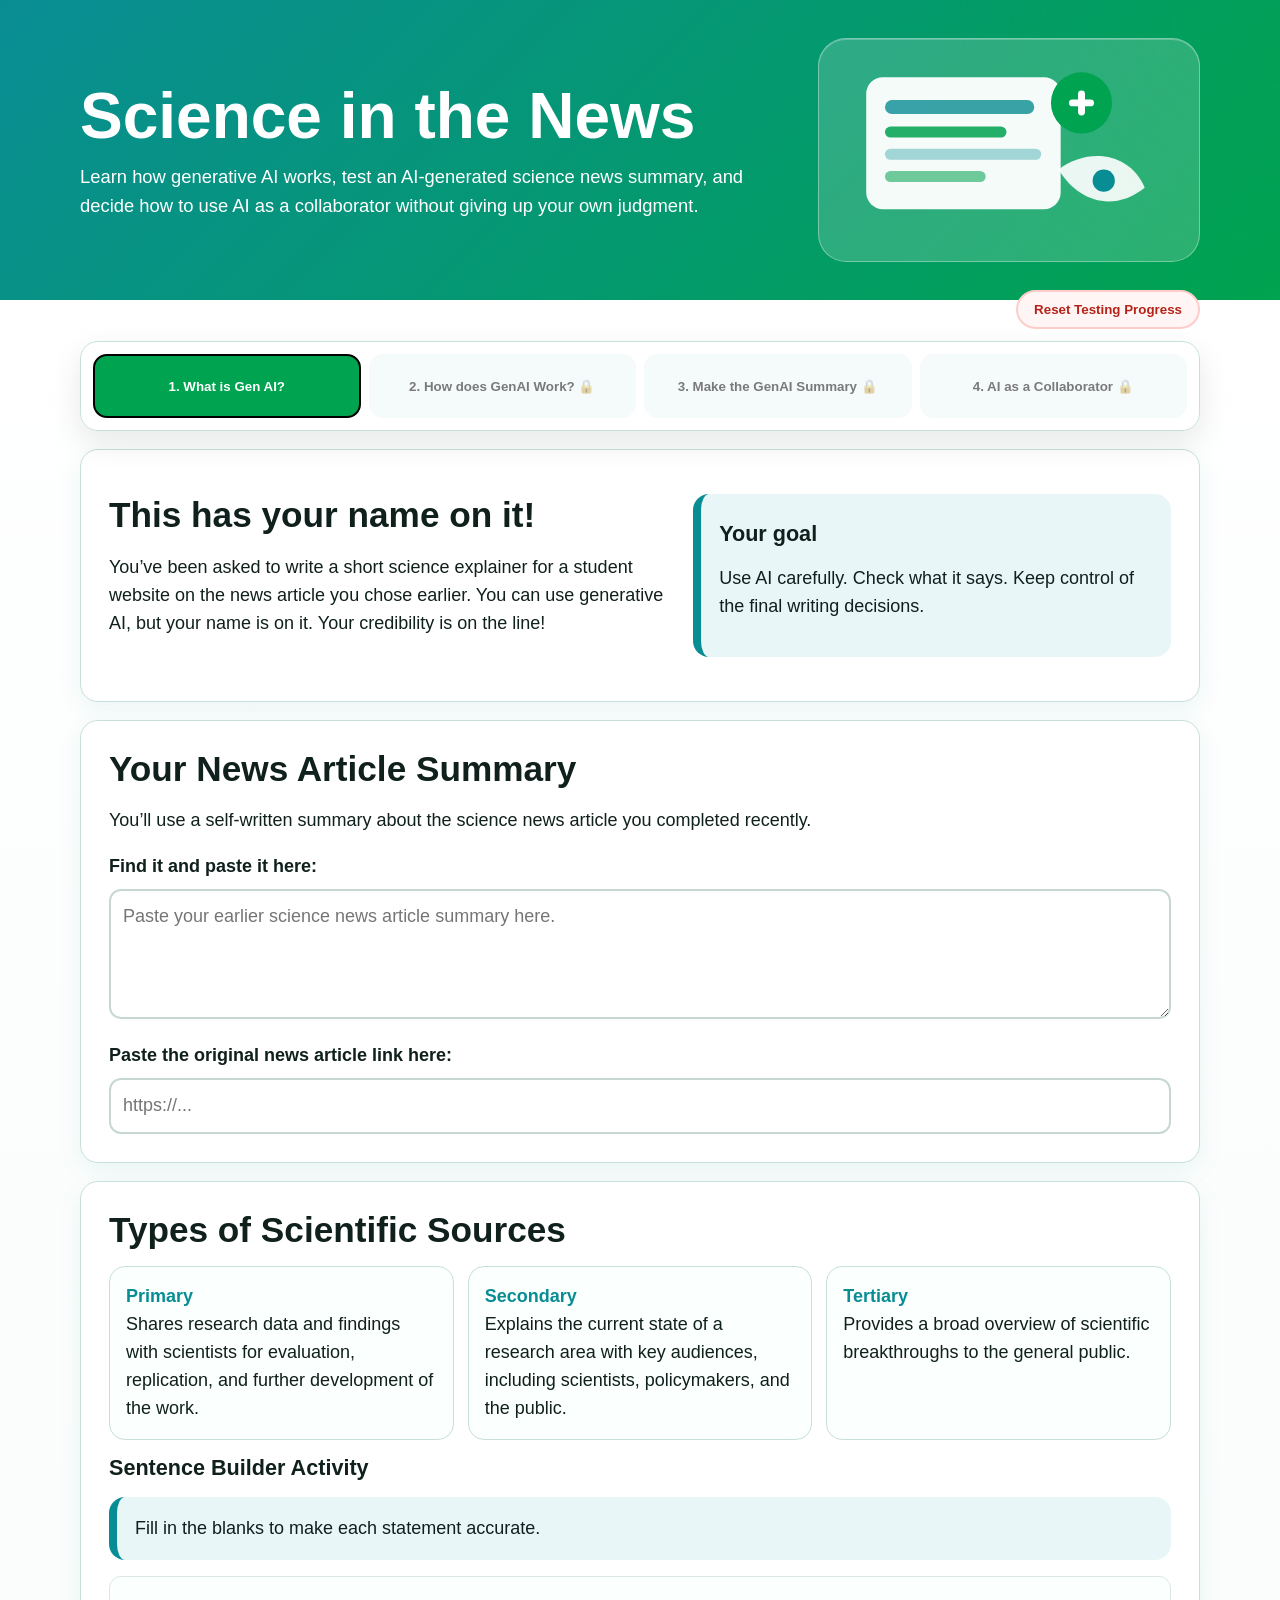
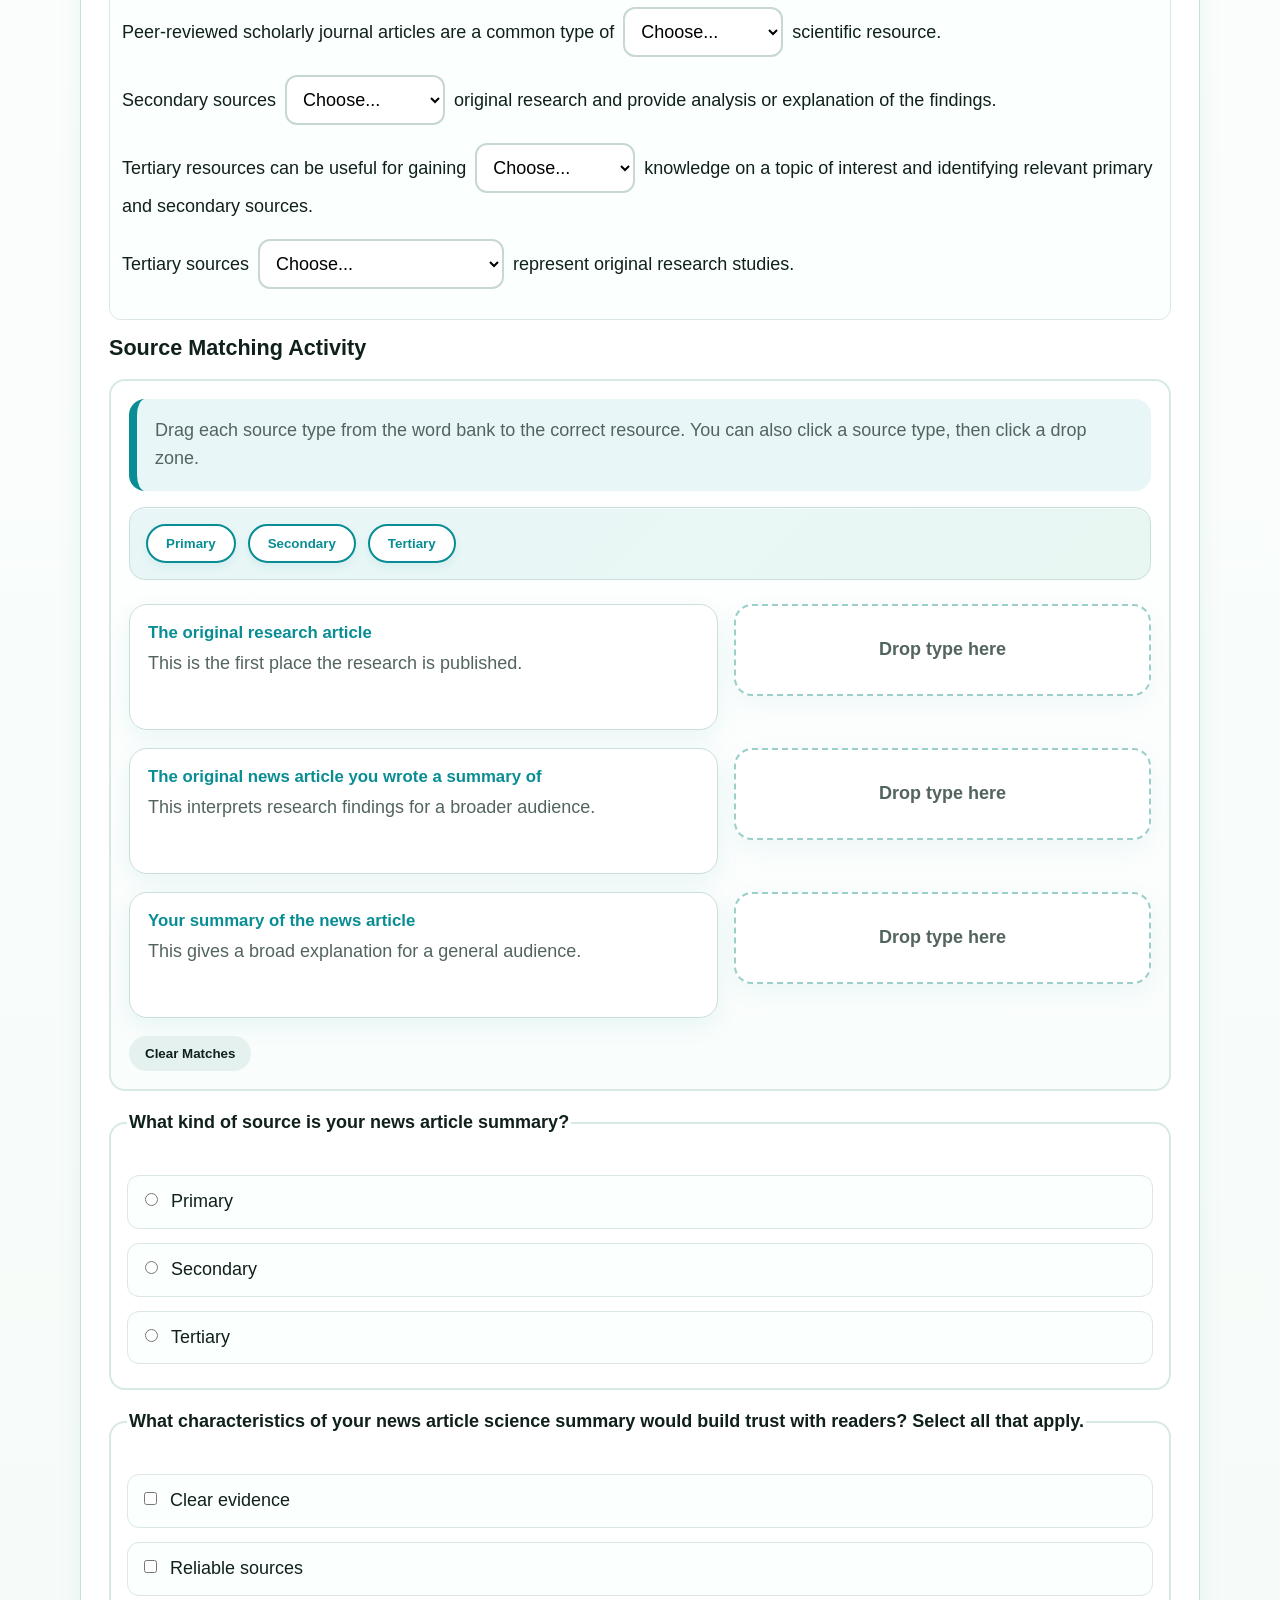
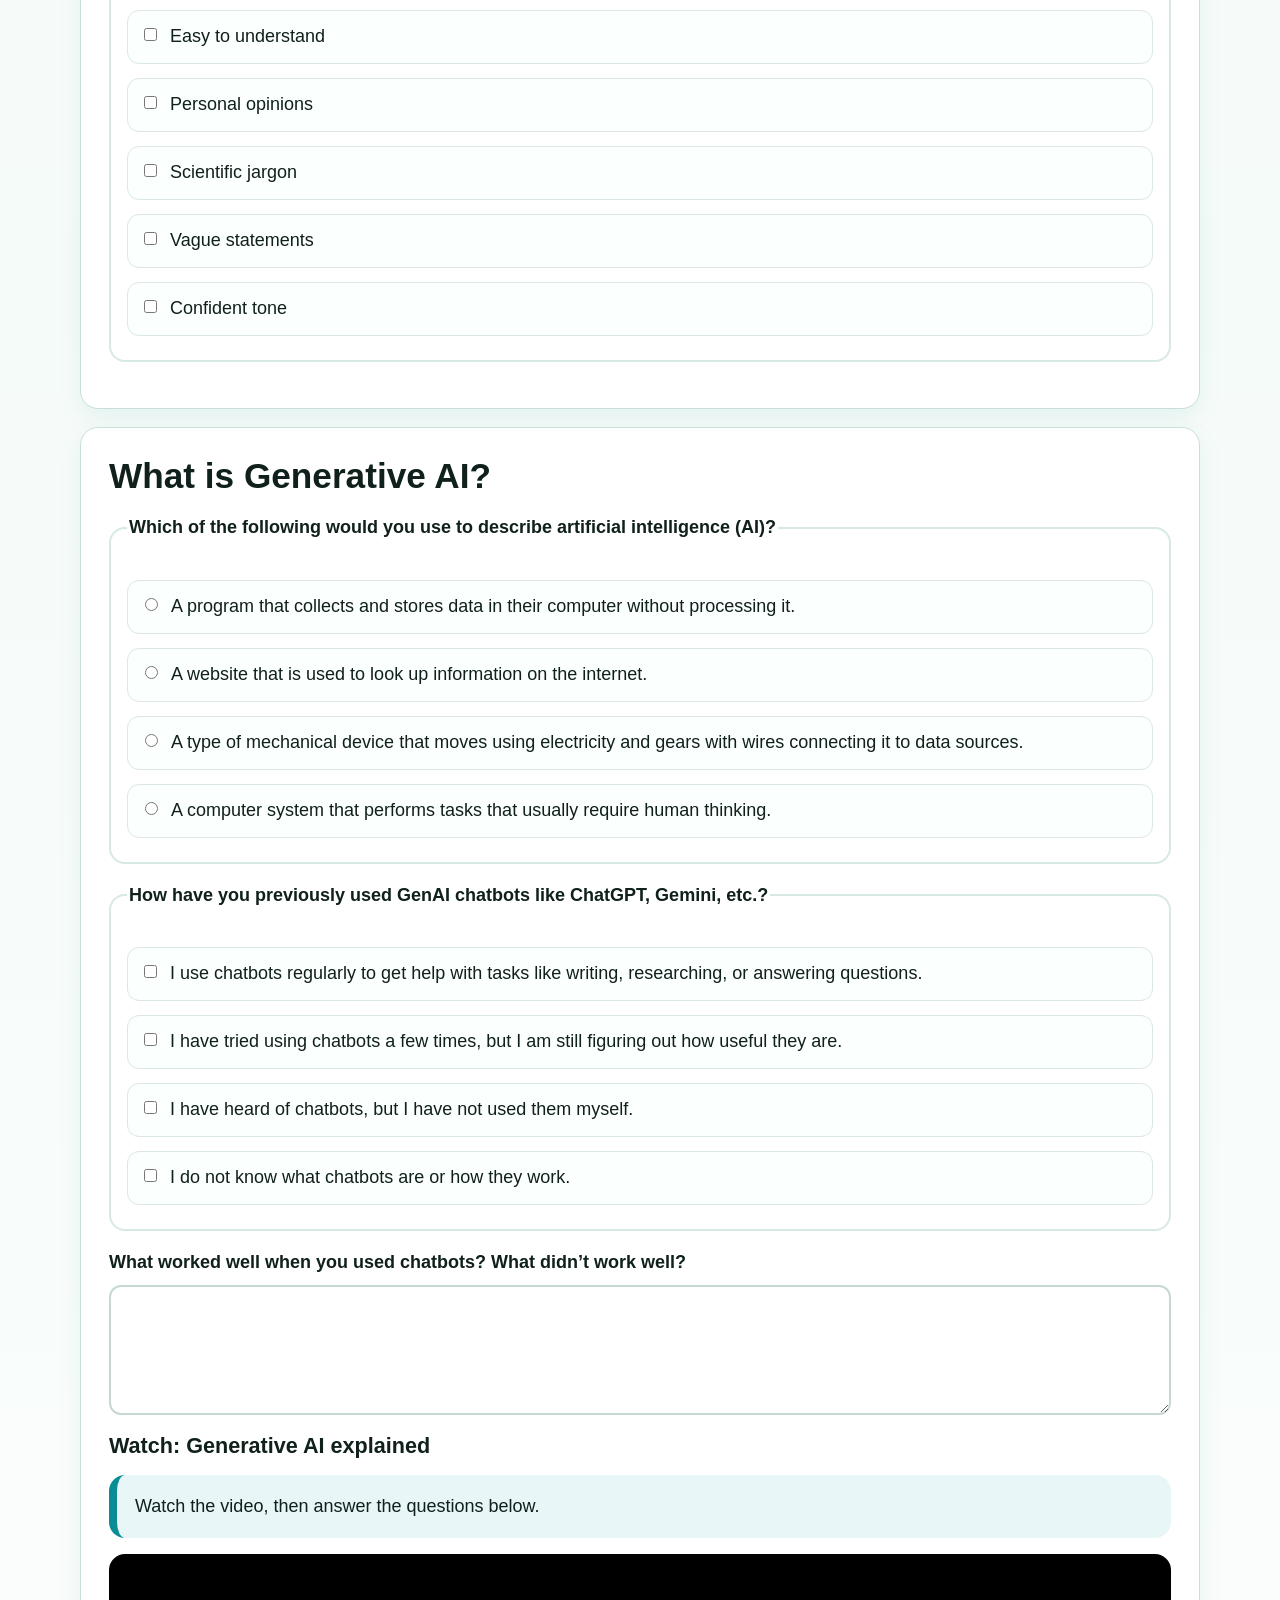
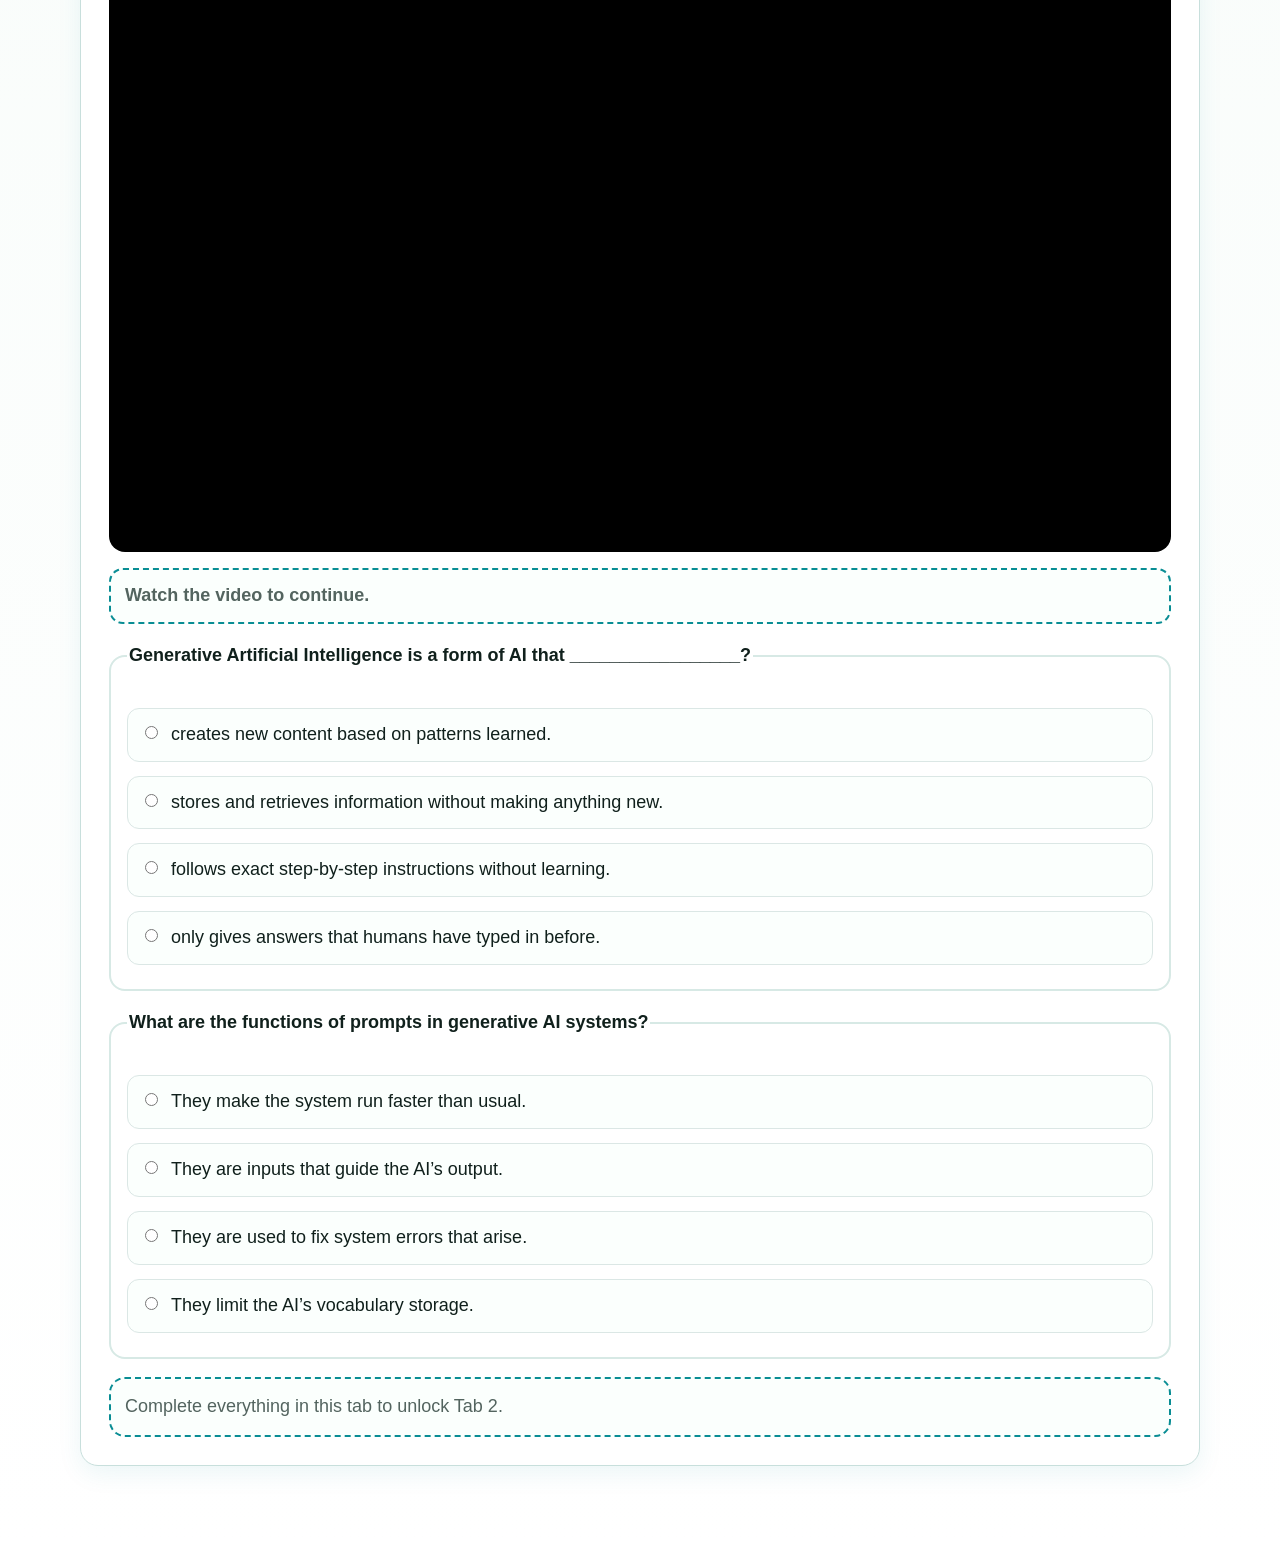
==== Science in the New Project/index.html @ 7a6dee2b "Add Science in the News lesson files Add a new interactive lesson “Science in the News” including in" ====
<!DOCTYPE html>
<html lang="en">

<head>
    <meta charset="UTF-8" />
    <meta name="viewport" content="width=device-width, initial-scale=1.0" />
    <meta name="author" content="Created by SonoranByte for ETX at ASU" />
    <meta name="description"
        content="Learn how generative AI works, test an AI-generated science news summary, and decide how to use AI as a collaborator without giving up your own judgment." />
    <link rel="stylesheet" href="styles.css" />
    <script src="script.js" defer></script>
    <title>Science in the News</title>
</head>

<body>
    <header class="hero">
        <div class="wrap hero-grid">
            <div>
                <h1>Science in the News</h1>
                <p>Learn how generative AI works, test an AI-generated science news summary, and decide how to use AI as
                    a collaborator without giving up your own judgment.</p>
            </div>
            <div class="hero-art" aria-hidden="true">
                <svg viewBox="0 0 520 320" role="img">
                    <rect x="55" y="55" width="280" height="190" rx="24" fill="white" opacity="0.95" />
                    <rect x="82" y="88" width="215" height="20" rx="10" fill="#098D94" opacity="0.8" />
                    <rect x="82" y="126" width="175" height="16" rx="8" fill="#00A34F" opacity="0.85" />
                    <rect x="82" y="158" width="225" height="16" rx="8" fill="#098D94" opacity="0.35" />
                    <rect x="82" y="190" width="145" height="16" rx="8" fill="#00A34F" opacity="0.55" />
                    <circle cx="365" cy="92" r="44" fill="#00A34F" />
                    <path d="M352 92 h26 M365 79 v26" stroke="white" stroke-width="10" stroke-linecap="round" />
                    <path d="M332 188 C375 155, 435 164, 456 214 C412 249, 361 236, 332 188Z" fill="white"
                        opacity="0.9" />
                    <circle cx="397" cy="204" r="16" fill="#098D94" />
                </svg>
            </div>
        </div>
    </header>

    <main class="wrap">
        <div class="testing-tools">
            <button type="button" class="testing-reset-button" id="resetTestingProgress">
                Reset Testing Progress
            </button>
        </div>
        <nav class="tabs" aria-label="Lesson tabs">
            <button class="tab-button active" data-tab-button="0">1. What is Gen AI?</button>
            <button class="tab-button locked" data-tab-button="1">2. How does GenAI Work?</button>
            <button class="tab-button locked" data-tab-button="2">3. Make the GenAI Summary</button>
            <button class="tab-button locked" data-tab-button="3">4. AI as a Collaborator</button>
        </nav>

        <form id="lessonForm">
            <div class="print-only">
                <h1>Science in the News: Student Responses</h1>
                <p>This printout includes the student’s completed responses and selected answers.</p>
            </div>

            <article class="tab-panel active" data-tab="0">
                <section class="card two-col">
                    <div>
                        <h2>This has your name on it!</h2>
                        <p>You’ve been asked to write a short science explainer for a student website on the news
                            article you chose earlier. You can use generative AI, but your name is on it. Your
                            credibility is on the line!</p>
                    </div>
                    <div class="callout teal">
                        <h3>Your goal</h3>
                        <p>Use AI carefully. Check what it says. Keep control of the final writing decisions.</p>
                    </div>
                </section>

                <section class="card">
                    <h2>Your News Article Summary</h2>
                    <p>You’ll use a self-written summary about the science news article you completed recently.</p>
                    <label for="studentSummary">Find it and paste it here:</label>
                    <textarea id="studentSummary" name="studentSummary" data-required
                        placeholder="Paste your earlier science news article summary here."></textarea>
                    <label for="articleLink">Paste the original news article link here:</label>
                    <input id="articleLink" name="articleLink" type="url" placeholder="https://..." data-required />
                </section>

                <section class="card">
                    <h2>Types of Scientific Sources</h2>
                    <div class="source-grid">
                        <div class="info-tile"><strong>Primary</strong><br />Shares research data and findings with
                            scientists for evaluation, replication, and further development of the work.</div>
                        <div class="info-tile"><strong>Secondary</strong><br />Explains the current state of a research
                            area with key audiences, including scientists, policymakers, and the public.</div>
                        <div class="info-tile"><strong>Tertiary</strong><br />Provides a broad overview of scientific
                            breakthroughs to the general public.</div>
                    </div>

                    <div class="sentence-builder" data-required-group="sentenceBuilder">
                        <h3>Sentence Builder Activity</h3>
                        <p class="callout teal">Fill in the blanks to make each statement accurate.</p>
                        <div class="sentences">
                            <p>Peer-reviewed scholarly journal articles are a common type of
                                <select class="inline-select" name="sourceSentence1" data-required>
                                    <option value="">Choose...</option>
                                    <option>primary</option>
                                    <option>secondary</option>
                                    <option>tertiary</option>
                                </select> scientific resource.
                            </p>
                            <p>Secondary sources
                                <select class="inline-select" name="sourceSentence2" data-required>
                                    <option value="">Choose...</option>
                                    <option>interpret</option>
                                    <option>replicate</option>
                                    <option>ignore</option>
                                </select> original research and provide analysis or explanation of the findings.
                            </p>
                            <p>Tertiary resources can be useful for gaining
                                <select class="inline-select" name="sourceSentence3" data-required>
                                    <option value="">Choose...</option>
                                    <option>detailed</option>
                                    <option>background</option>
                                    <option>experimental</option>
                                </select> knowledge on a topic of interest and identifying relevant primary and
                                secondary
                                sources.
                            </p>
                            <p>Tertiary sources
                                <select class="inline-select" name="sourceSentence4" data-required>
                                    <option value="">Choose...</option>
                                    <option>accurately</option>
                                    <option>do not always accurately</option>
                                </select> represent original research studies.
                            </p>
                        </div>
                    </div>

                    <div class="matching-activity">
                        <h3>Source Matching Activity</h3>
                        <fieldset class="drag-match-activity">
                            <p class="drag-instructions callout teal">
                                Drag each source type from the word bank to the correct resource. You can also click a
                                source type,
                                then click a drop zone.
                            </p>

                            <div class="word-bank" aria-label="Word bank">
                                <button type="button" class="drag-token" draggable="true"
                                    data-value="Primary">Primary</button>
                                <button type="button" class="drag-token" draggable="true"
                                    data-value="Secondary">Secondary</button>
                                <button type="button" class="drag-token" draggable="true"
                                    data-value="Tertiary">Tertiary</button>
                            </div>

                            <div class="drag-match-list">
                                <div class="drag-match-row">
                                    <div class="definition-card">
                                        <h4>The original research article</h4>
                                        <p>This is the first place the research is published.</p>
                                    </div>

                                    <div class="drop-zone-card">
                                        <div class="drop-zone" data-target="matchResearch" data-correct="Primary"
                                            tabindex="0"
                                            aria-label="Drop source type for the original research article">
                                            <span class="drop-zone-text">Drop type here</span>
                                            <input type="hidden" id="matchResearch" name="matchResearch"
                                                data-required />
                                        </div>
                                        <div class="match-feedback" aria-live="polite"></div>
                                    </div>
                                </div>

                                <div class="drag-match-row">
                                    <div class="definition-card">
                                        <h4>The original news article you wrote a summary of</h4>
                                        <p>This interprets research findings for a broader audience.</p>
                                    </div>

                                    <div class="drop-zone-card">
                                        <div class="drop-zone" data-target="matchNewsArticle" data-correct="Secondary"
                                            tabindex="0" aria-label="Drop source type for the original news article">
                                            <span class="drop-zone-text">Drop type here</span>
                                            <input type="hidden" id="matchNewsArticle" name="matchNewsArticle"
                                                data-required />
                                        </div>
                                        <div class="match-feedback" aria-live="polite"></div>
                                    </div>
                                </div>

                                <div class="drag-match-row">
                                    <div class="definition-card">
                                        <h4>Your summary of the news article</h4>
                                        <p>This gives a broad explanation for a general audience.</p>
                                    </div>

                                    <div class="drop-zone-card">
                                        <div class="drop-zone" data-target="matchStudentSummary" data-correct="Tertiary"
                                            tabindex="0" aria-label="Drop source type for your summary">
                                            <span class="drop-zone-text">Drop type here</span>
                                            <input type="hidden" id="matchStudentSummary" name="matchStudentSummary"
                                                data-required />
                                        </div>
                                        <div class="match-feedback" aria-live="polite"></div>
                                    </div>
                                </div>
                            </div>

                            <button type="button" class="secondary-button" id="clearSourceMatches">Clear
                                Matches</button>
                        </fieldset>
                    </div>

                    <fieldset data-required-group="summarySourceType">
                        <legend>What kind of source is your news article summary?</legend>
                        <label class="option"><input type="radio" name="summarySourceType" value="Primary" />
                            Primary</label>
                        <label class="option"><input type="radio" name="summarySourceType" value="Secondary" />
                            Secondary</label>
                        <label class="option"><input type="radio" name="summarySourceType" value="Tertiary" />
                            Tertiary</label>
                    </fieldset>

                    <fieldset data-required-group="credibilityTraits">
                        <legend>What characteristics of your news article science summary would build trust with
                            readers? Select all that apply.</legend>
                        <label class="option"><input type="checkbox" name="credibilityTraits" value="Clear evidence" />
                            Clear evidence</label>
                        <label class="option"><input type="checkbox" name="credibilityTraits"
                                value="Reliable sources" /> Reliable sources</label>
                        <label class="option"><input type="checkbox" name="credibilityTraits"
                                value="Easy to understand" /> Easy to understand</label>
                        <label class="option"><input type="checkbox" name="credibilityTraits"
                                value="Personal opinions" /> Personal opinions</label>
                        <label class="option"><input type="checkbox" name="credibilityTraits"
                                value="Scientific jargon" /> Scientific jargon</label>
                        <label class="option"><input type="checkbox" name="credibilityTraits"
                                value="Vague statements" /> Vague statements</label>
                        <label class="option"><input type="checkbox" name="credibilityTraits" value="Confident tone" />
                            Confident tone</label>
                    </fieldset>
                </section>

                <section class="card">
                    <h2>What is Generative AI?</h2>
                    <fieldset data-required-group="aiDefinition">
                        <legend>Which of the following would you use to describe artificial intelligence (AI)?</legend>
                        <label class="option"><input type="radio" name="aiDefinition" value="storage" /> A program that
                            collects and stores data in their computer without processing it.</label>
                        <label class="option"><input type="radio" name="aiDefinition" value="website" /> A website that
                            is used to look up information on the internet.</label>
                        <label class="option"><input type="radio" name="aiDefinition" value="machine" /> A type of
                            mechanical device that moves using electricity and gears with wires connecting it to data
                            sources.</label>
                        <label class="option"><input type="radio" name="aiDefinition" value="thinkingTasks" /> A
                            computer system that performs tasks that usually require human thinking.</label>
                    </fieldset>

                    <fieldset data-required-group="chatbotUse">
                        <legend>How have you previously used GenAI chatbots like ChatGPT, Gemini, etc.?</legend>
                        <label class="option"><input type="checkbox" name="chatbotUse" value="regularly" /> I use
                            chatbots regularly to get help with tasks like writing, researching, or answering
                            questions.</label>
                        <label class="option"><input type="checkbox" name="chatbotUse" value="tried" /> I have tried
                            using chatbots a few times, but I am still figuring out how useful they are.</label>
                        <label class="option"><input type="checkbox" name="chatbotUse" value="heard" /> I have heard of
                            chatbots, but I have not used them myself.</label>
                        <label class="option"><input type="checkbox" name="chatbotUse" value="unknown" /> I do not know
                            what chatbots are or how they work.</label>
                    </fieldset>

                    <label for="chatbotObservations">What worked well when you used chatbots? What didn’t work
                        well?</label>
                    <textarea id="chatbotObservations" name="chatbotObservations" data-required></textarea>

                    <h3>Watch: Generative AI explained</h3>
                    <p class="callout teal">Watch the video, then answer the questions below.</p>
                    <div class="video-embed">
                        <div id="genaiVideo"></div>
                    </div>

                    <div class="video-status" id="videoStatus">
                        Watch the video to continue.
                    </div>

                    <input type="hidden" id="watchedVideo" name="watchedVideo" data-required value="" />
                    <input type="hidden" id="videoTimerComplete" name="videoTimerComplete" data-required value="" />

                    <fieldset data-required-group="genaiDefinition">
                        <legend>Generative Artificial Intelligence is a form of AI that _________________?</legend>
                        <label class="option"><input type="radio" name="genaiDefinition" value="creates" /> creates new
                            content based on patterns learned.</label>
                        <label class="option"><input type="radio" name="genaiDefinition" value="stores" /> stores and
                            retrieves information without making anything new.</label>
                        <label class="option"><input type="radio" name="genaiDefinition" value="steps" /> follows exact
                            step-by-step instructions without learning.</label>
                        <label class="option"><input type="radio" name="genaiDefinition" value="typed" /> only gives
                            answers that humans have typed in before.</label>
                    </fieldset>

                    <fieldset data-required-group="promptFunction">
                        <legend>What are the functions of prompts in generative AI systems?</legend>
                        <label class="option"><input type="radio" name="promptFunction" value="faster" /> They make the
                            system run faster than usual.</label>
                        <label class="option"><input type="radio" name="promptFunction" value="guide" /> They are inputs
                            that guide the AI’s output.</label>
                        <label class="option"><input type="radio" name="promptFunction" value="errors" /> They are used
                            to fix system errors that arise.</label>
                        <label class="option"><input type="radio" name="promptFunction" value="vocab" /> They limit the
                            AI’s vocabulary storage.</label>
                    </fieldset>

                    <div class="completion-status" data-status="0">Complete everything in this tab to unlock Tab 2.
                    </div>
                </section>
            </article>

            <article class="tab-panel" data-tab="1">
                <section class="card">
                    <h2>Open your Chatbot</h2>
                    <p>When you wrote your news article summary, you made choices about words, tone, and meaning. AI
                        does something similar, but in a very different way. Let’s see how AI would build the first
                        sentence about your topic.</p>
                    <div class="callout teal"><strong>For the rest of this lesson, you’ll need your chatbot
                            open.</strong> Split your screen with this lesson and your chatbot.</div>

                    <div class="workspace-widget">
                        <h3>Choose Your AI Workspace</h3>
                        <p>Drag your chosen AI tile to the far right edge of your browser window, or open it in a new
                            tab and arrange your screen.</p>
                        <button class="toggle-button" type="button" data-toggle="helpPanel" aria-expanded="false">Show
                            me how</button>
                        <button class="toggle-button" type="button" data-toggle="keyboardPanel"
                            aria-expanded="false">Keyboard instructions</button>
                        <div class="toggle-panel" id="helpPanel">
                            <p>Watch this short demo. It loops automatically, and you can pause or scrub it with the
                                built-in controls.</p>
                            <div class="video-wrap">
                                <video id="howToVideo" controls loop muted playsinline preload="metadata">
                                    <source src="./assets/drag_example.mov" type="video/mp4" />
                                    Your browser does not support the video tag.
                                </video>
                            </div>
                            <p><small>Replace <code>drag example.mov</code> with your actual demo video
                                    filename.</small></p>
                        </div>
                        <div class="toggle-panel" id="keyboardPanel">
                            <ol>
                                <li>Press <kbd>Tab</kbd> until your chosen AI option is highlighted.</li>
                                <li>Press <kbd>Enter</kbd> to open it in a new tab.</li>
                                <li>Switch between tabs with <kbd>Ctrl</kbd> + <kbd>Tab</kbd> on Windows or
                                    <kbd>Control</kbd> + <kbd>Tab</kbd> on Mac.
                                </li>
                                <li>Use your browser or operating system split-screen controls to place the chatbot next
                                    to this lesson.</li>
                            </ol>
                        </div>
                        <div class="ai-grid">
                            <a href="https://gemini.google.com" target="_blank" rel="noopener noreferrer"
                                class="ai-tile">Google Gemini</a>
                            <a href="https://chatgpt.com" target="_blank" rel="noopener noreferrer"
                                class="ai-tile">ChatGPT</a>
                            <a href="https://claude.ai" target="_blank" rel="noopener noreferrer"
                                class="ai-tile">Claude</a>
                            <a href="https://copilot.microsoft.com/" target="_blank" rel="noopener noreferrer"
                                class="ai-tile">Copilot</a>
                            <a href="https://www.google.com/" target="_blank" rel="noopener noreferrer"
                                class="ai-tile">Other</a>
                        </div>
                    </div>
                    <label class="option"><input type="checkbox" name="openedChatbot" data-required-check /> I opened my
                        chatbot and arranged my workspace.</label>
                </section>

                <section class="card">
                    <h2>How Does it Write?</h2>
                    <p>To learn about how GenAI works, have a conversation with it.</p>
                    <div class="prompt-box" id="promptHowItWrites">I’m learning how AI chatbots generate sentences. I
                        already wrote a summary about this science news article: [link to article]

                        Here's the first sentence of my summary: [the first sentence of your summary]

                        I do NOT want help improving my sentence. Instead, I want to understand how YOU generate
                        sentences. Ask me short, interactive questions one at a time that help me figure out:
                        - how I wrote my sentence
                        - how you would write the sentence (spend the most time here!)
                        - how your process is different from mine

                        Keep the focus on how GenAI works. Do not rewrite my sentence unless I ask. End by writing your
                        own one-sentence summary so I can compare. This should be about a 10 minute conversation.</div>
                    <button type="button" class="copy-button" id="copyHowItWritesPrompt" data-copy="promptHowItWrites">
                        Copy prompt
                    </button>
                    <div class="activity-timer-card">
                        <p>
                            Copy the prompt above using the Copy Prompt button above and paste it into your chatbot and
                            begin
                            the conversation. Continue the conversation until the timer is complete.
                        </p>
                    </div>
                    <div class="activity-timer-status" id="chatTimerStatus" aria-live="polite">
                        Timer has not started yet.
                    </div>

                    <input type="hidden" id="chatConversationDone" name="chatConversationDone" data-required value="" />
                </section>

                <section class="card">
                    <h2>Compare the Sentences</h2>
                    <label for="aiSentence">What is the sentence AI came up with?</label>
                    <textarea id="aiSentence" name="aiSentence" class="short-textarea" data-required></textarea>
                    <label for="studentFirstSentence">What is your first full sentence from your earlier news article
                        summary?</label>
                    <textarea id="studentFirstSentence" name="studentFirstSentence" class="short-textarea"
                        data-required></textarea>

                    <fieldset data-required-group="sentenceDirection">
                        <legend>Compare the sentences. What direction did the AI sentence take in relation to your
                            sentence? Select all that apply.</legend>
                        <label class="option"><input type="checkbox" name="sentenceDirection" value="more accurate" />
                            Became more accurate</label>
                        <label class="option"><input type="checkbox" name="sentenceDirection" value="simplified" />
                            Became simplified</label>
                        <label class="option"><input type="checkbox" name="sentenceDirection" value="exaggerated" />
                            Became exaggerated</label>
                        <label class="option"><input type="checkbox" name="sentenceDirection" value="unclear" /> Became
                            unclear</label>
                    </fieldset>

                    <fieldset data-required-group="wholeArticlePrediction">
                        <legend>If AI builds one sentence this way, what do you think happens when it summarizes an
                            entire article? Select all that apply.</legend>
                        <label class="option"><input type="checkbox" name="wholeArticlePrediction"
                                value="Mostly accurate" /> Mostly accurate</label>
                        <label class="option"><input type="checkbox" name="wholeArticlePrediction"
                                value="Sometimes misleading" /> Sometimes misleading</label>
                        <label class="option"><input type="checkbox" name="wholeArticlePrediction"
                                value="Completely reliable" /> Completely reliable</label>
                        <label class="option"><input type="checkbox" name="wholeArticlePrediction"
                                value="Completely inaccurate" /> Completely inaccurate</label>
                        <label class="option"><input type="checkbox" name="wholeArticlePrediction"
                                value="Mostly unreliable" /> Mostly unreliable</label>
                    </fieldset>

                    <div class="callout">Now that you are more familiar with how GenAI works, let’s use it to write a
                        summary of a science news article.</div>
                    <div class="completion-status" data-status="1">Complete everything in this tab to unlock Tab 3.
                    </div>
                </section>
            </article>

            <article class="tab-panel" data-tab="2">
                <section class="card">
                    <h2>AI Writes the Summary</h2>
                    <p>Copy the prompt below and replace the bracketed text with the information for the original news
                        article.</p>
                    <div class="prompt-box" id="promptAISummary">In my science class, I am exploring the different types
                        of scientific sources of information. Summarize this “[copy and paste the link of the original
                        news article]” news article. The text should be aimed at the general public. In the reference
                        section, include at least five (5) resources with links, from a mixture of tertiary and other
                        scientific sources, such as primary research and review articles. The article should be
                        summarized in 350 words or fewer. Do not include identifying information about the source type
                        in the body of the text.</div>
                    <button type="button" class="copy-button" data-copy="promptAISummary">Copy prompt</button>
                    <label for="aiSummary">Paste the summary GenAI created below:</label>
                    <textarea id="aiSummary" name="aiSummary" class="large-textarea" data-required></textarea>
                </section>

                <section class="card">
                    <h2>Analyze the Chatbot Summary</h2>
                    <div class="callout teal">
                        <p><strong>Use lateral reading</strong> to check the references in the chatbot-generated summary
                            article to verify whether they exist.</p>
                        <ol>
                            <li>Open each link. Copy the title and search for it in Google or Google Scholar.</li>
                            <li>Confirm the source: Does the link lead to a real, relevant page? What information does
                                it provide?</li>
                            <li>Evaluate credibility: Who is the author? Do they have expertise? Any clear bias or
                                conflicts of interest?</li>
                            <li>Check sourcing: Is the original primary source included?</li>
                        </ol>
                    </div>
                    <label for="lateralNotes">Take notes on what you discovered for each link.</label>
                    <textarea id="lateralNotes" name="lateralNotes" class="large-textarea" data-required></textarea>

                    <h3>Grade the AI Summary</h3>
                    <div class="rubric-wrap">
                        <table class="rubric" aria-label="AI summary grading rubric">
                            <thead>
                                <tr>
                                    <th>Criteria</th>
                                    <th>4 - Excellent</th>
                                    <th>3 - Good</th>
                                    <th>2 - Some Issues</th>
                                    <th>1 - Needs Work</th>
                                </tr>
                            </thead>
                            <tbody>
                                <tr>
                                    <td class="criteria">Covers the main ideas</td>
                                    <td><label><input type="radio" name="rubric1" value="4" />All big ideas are included
                                            and clear.</label></td>
                                    <td><label><input type="radio" name="rubric1" value="3" />Most big ideas are
                                            there.</label></td>
                                    <td><label><input type="radio" name="rubric1" value="2" />Only a few ideas are
                                            included.</label></td>
                                    <td><label><input type="radio" name="rubric1" value="1" />Misses most big
                                            ideas.</label></td>
                                </tr>
                                <tr>
                                    <td class="criteria">Clear and easy to read</td>
                                    <td><label><input type="radio" name="rubric2" value="4" />Well written and easy to
                                            understand.</label></td>
                                    <td><label><input type="radio" name="rubric2" value="3" />Mostly clear, some awkward
                                            parts.</label></td>
                                    <td><label><input type="radio" name="rubric2" value="2" />Some parts are confusing
                                            or vague.</label></td>
                                    <td><label><input type="radio" name="rubric2" value="1" />Hard to follow or
                                            unclear.</label></td>
                                </tr>
                                <tr>
                                    <td class="criteria">Missing information</td>
                                    <td><label><input type="radio" name="rubric3" value="4" />No important information
                                            is left out.</label></td>
                                    <td><label><input type="radio" name="rubric3" value="3" />One thing is
                                            missing.</label></td>
                                    <td><label><input type="radio" name="rubric3" value="2" />Some important stuff is
                                            left out or off.</label></td>
                                    <td><label><input type="radio" name="rubric3" value="1" />Major info is
                                            missing.</label></td>
                                </tr>
                                <tr>
                                    <td class="criteria">Use of evidence</td>
                                    <td><label><input type="radio" name="rubric4" value="4" />Mentions studies, data, or
                                            experts.</label></td>
                                    <td><label><input type="radio" name="rubric4" value="3" />Mentions some evidence of
                                            studies/data.</label></td>
                                    <td><label><input type="radio" name="rubric4" value="2" />Vague or weak reference to
                                            studies/data.</label></td>
                                    <td><label><input type="radio" name="rubric4" value="1" />No evidence of
                                            studies/data included.</label></td>
                                </tr>
                                <tr>
                                    <td class="criteria">Source Credibility</td>
                                    <td><label><input type="radio" name="rubric5" value="4" />Uses reliable sources and
                                            cites the original news article.</label></td>
                                    <td><label><input type="radio" name="rubric5" value="3" />Sources are reliable, but
                                            do not include the original news article.</label></td>
                                    <td><label><input type="radio" name="rubric5" value="2" />At least two sources are
                                            not reliable.</label></td>
                                    <td><label><input type="radio" name="rubric5" value="1" />All sources are
                                            questionable or unknown.</label></td>
                                </tr>
                            </tbody>
                        </table>
                    </div>
                    <div class="score-box">
                        <div class="score-card">Total score: <span id="rubricScore">0</span> / 20</div>
                        <div class="score-card">Overall: <span id="rubricOverall">Not complete yet</span></div>
                    </div>

                    <h3>Improve one AI sentence</h3>
                    <p>Remember, you are the editor and your name will be on it. Think about how the GenAI summary could
                        be improved.</p>
                    <label for="weakAISentence">Pick a sentence that you think could be improved. Paste that original AI
                        sentence:</label>
                    <textarea id="weakAISentence" name="weakAISentence" class="short-textarea" data-required></textarea>
                    <fieldset data-required-group="sentenceWeakness">
                        <legend>Why could it be improved? Select all that apply.</legend>
                        <label class="option"><input type="checkbox" name="sentenceWeakness"
                                value="Misses most big ideas" /> Misses most big ideas.</label>
                        <label class="option"><input type="checkbox" name="sentenceWeakness"
                                value="Hard to follow or unclear" /> Hard to follow or unclear.</label>
                        <label class="option"><input type="checkbox" name="sentenceWeakness"
                                value="Major info is missing" /> Major info is missing.</label>
                        <label class="option"><input type="checkbox" name="sentenceWeakness" value="No evidence" /> No
                            evidence of studies/data included.</label>
                        <label class="option"><input type="checkbox" name="sentenceWeakness"
                                value="Questionable sources" /> All sources are questionable or unknown.</label>
                    </fieldset>
                    <div class="prompt-box" id="promptReviseSentence">Revise this sentence: [Paste the GenAI sentence
                        that could be improved]

                        The issue is: [What is wrong or weak? Be specific: unclear wording, missing detail, too complex,
                        slightly inaccurate, etc.]

                        Improve it by: [What should change? e.g., simplify wording, make it more accurate, add key
                        detail, remove exaggeration, etc.]

                        Keep the meaning accurate to the original article.</div>
                    <button type="button" class="copy-button" data-copy="promptReviseSentence">Copy prompt</button>
                    <label for="newAISentence">Paste the new AI sentence:</label>
                    <textarea id="newAISentence" name="newAISentence" class="short-textarea" data-required></textarea>
                    <div class="completion-status" data-status="2">Complete everything in this tab to unlock Tab 4.
                    </div>
                </section>
            </article>

            <article class="tab-panel" data-tab="3">
                <section class="card">
                    <h2>A Powerful Tool</h2>
                    <p>One of the most powerful uses of AI is as a tool to help you grow your skills. Instead of copying
                        what it writes, you can use it to test your ideas, get feedback, and refine your thinking.</p>
                    <p>In this activity, you’ll use AI to improve your own summary by making it clearer, more accurate,
                        and more effective.</p>
                </section>

                <section class="card">
                    <h2>Revising Your News Article Summary</h2>
                    <p>Paste this into your chatbot.</p>
                    <div class="prompt-box" id="promptImproveOwnSummary">Here is my summary of the science news article
                        mentioned earlier: [Paste your summary]

                        Do NOT rewrite this for me. Instead, ask me 2–3 questions that will help me improve it.</div>
                    <button type="button" class="copy-button" data-copy="promptImproveOwnSummary">Copy prompt</button>
                    <div class="callout">Notice GenAI isn’t here to replace your thinking. It’s there to push it
                        further. If it gives you a full rewrite, don’t use it. Bring it back to questions.</div>
                    <label for="aiSuggestions">Copy and paste the suggestions or questions the chatbot gave you.</label>
                    <textarea id="aiSuggestions" name="aiSuggestions" data-required></textarea>
                    <label for="updatedSummary">Now update your summary with these suggestions in mind.</label>
                    <textarea id="updatedSummary" name="updatedSummary" class="large-textarea" data-required></textarea>
                </section>

                <section class="card">
                    <h2>Final Thoughts</h2>
                    <p>If you want to close the split screen, feel free to do so. Now that you’ve worked with AI, it’s
                        time to reflect.</p>
                    <p>Think about how the AI supported your writing and where you had to rely on your own judgment.</p>

                    <fieldset data-required-group="noticedSummaries">
                        <legend>What did you notice about AI-generated summaries? Select all that apply.</legend>
                        <label class="option"><input type="checkbox" name="noticedSummaries" value="always accurate" />
                            AI summaries are always accurate</label>
                        <label class="option"><input type="checkbox" name="noticedSummaries" value="sound correct" /> AI
                            summaries can sound correct even when they are slightly wrong</label>
                        <label class="option"><input type="checkbox" name="noticedSummaries" value="simplify" /> AI
                            summaries can simplify complex ideas</label>
                        <label class="option"><input type="checkbox" name="noticedSummaries"
                                value="leave out details" /> AI summaries may leave out important details</label>
                        <label class="option"><input type="checkbox" name="noticedSummaries" value="always trusted" />
                            AI summaries should always be trusted without checking</label>
                    </fieldset>

                    <fieldset data-required-group="feedbackChanged">
                        <legend>When you gave feedback to the AI, what changed? Select all that apply.</legend>
                        <label class="option"><input type="checkbox" name="feedbackChanged" value="clearer" /> The
                            summary became clearer</label>
                        <label class="option"><input type="checkbox" name="feedbackChanged" value="accurate" /> The
                            summary became more accurate</label>
                        <label class="option"><input type="checkbox" name="feedbackChanged" value="directions" /> The
                            summary followed your directions more closely</label>
                        <label class="option"><input type="checkbox" name="feedbackChanged" value="ignored" /> The AI
                            ignored your input</label>
                        <label class="option"><input type="checkbox" name="feedbackChanged" value="perfect" /> The
                            summary automatically became perfect</label>
                    </fieldset>

                    <fieldset data-required-group="feedbackTells">
                        <legend>What does giving feedback to a chatbot tell you about how AI works? Select all that
                            apply.</legend>
                        <label class="option"><input type="checkbox" name="feedbackTells" value="clear instructions" />
                            AI improves when given clear instructions</label>
                        <label class="option"><input type="checkbox" name="feedbackTells"
                                value="perfect understanding" /> AI understands the article perfectly on its own</label>
                        <label class="option"><input type="checkbox" name="feedbackTells" value="guided" /> AI responds
                            to how you guide it</label>
                        <label class="option"><input type="checkbox" name="feedbackTells" value="no human" /> AI does
                            not need human input</label>
                        <label class="option"><input type="checkbox" name="feedbackTells" value="different results" />
                            AI can produce different results from the same task</label>
                    </fieldset>

                    <h3>Advantages and Disadvantages of AI</h3>
                    <p>Sort each item as an advantage or disadvantage.</p>
                    <div class="advantages-grid">
                        <div class="info-tile"><strong>Accessibility</strong><select name="sort_accessibility"
                                data-required>
                                <option value="">Choose...</option>
                                <option>Advantage</option>
                                <option>Disadvantage</option>
                            </select></div>
                        <div class="info-tile"><strong>Simplify complex topics</strong><select name="sort_simplify"
                                data-required>
                                <option value="">Choose...</option>
                                <option>Advantage</option>
                                <option>Disadvantage</option>
                            </select></div>
                        <div class="info-tile"><strong>Quick exchange</strong><select name="sort_quick" data-required>
                                <option value="">Choose...</option>
                                <option>Advantage</option>
                                <option>Disadvantage</option>
                            </select></div>
                        <div class="info-tile"><strong>Clear communication</strong><select name="sort_clear"
                                data-required>
                                <option value="">Choose...</option>
                                <option>Advantage</option>
                                <option>Disadvantage</option>
                            </select></div>
                        <div class="info-tile"><strong>Enhanced creativity</strong><select name="sort_creativity"
                                data-required>
                                <option value="">Choose...</option>
                                <option>Advantage</option>
                                <option>Disadvantage</option>
                            </select></div>
                        <div class="info-tile"><strong>Various communication formats</strong><select name="sort_formats"
                                data-required>
                                <option value="">Choose...</option>
                                <option>Advantage</option>
                                <option>Disadvantage</option>
                            </select></div>
                        <div class="info-tile"><strong>Inaccurate information / hallucinations</strong><select
                                name="sort_hallucinations" data-required>
                                <option value="">Choose...</option>
                                <option>Advantage</option>
                                <option>Disadvantage</option>
                            </select></div>
                        <div class="info-tile"><strong>Biased outputs</strong><select name="sort_bias" data-required>
                                <option value="">Choose...</option>
                                <option>Advantage</option>
                                <option>Disadvantage</option>
                            </select></div>
                        <div class="info-tile"><strong>Unclear sources</strong><select name="sort_sources"
                                data-required>
                                <option value="">Choose...</option>
                                <option>Advantage</option>
                                <option>Disadvantage</option>
                            </select></div>
                        <div class="info-tile"><strong>Copyright concerns</strong><select name="sort_copyright"
                                data-required>
                                <option value="">Choose...</option>
                                <option>Advantage</option>
                                <option>Disadvantage</option>
                            </select></div>
                        <div class="info-tile"><strong>Spread of misinformation</strong><select
                                name="sort_misinformation" data-required>
                                <option value="">Choose...</option>
                                <option>Advantage</option>
                                <option>Disadvantage</option>
                            </select></div>
                        <div class="info-tile"><strong>Overreliance on AI</strong><select name="sort_overreliance"
                                data-required>
                                <option value="">Choose...</option>
                                <option>Advantage</option>
                                <option>Disadvantage</option>
                            </select></div>
                        <div class="info-tile"><strong>Loss of summarizing skills</strong><select name="sort_skills"
                                data-required>
                                <option value="">Choose...</option>
                                <option>Advantage</option>
                                <option>Disadvantage</option>
                            </select></div>
                    </div>

                    <fieldset data-required-group="studentRole">
                        <legend>When you used AI to improve your own summary, what should be your role? Select all that
                            apply.</legend>
                        <label class="option"><input type="checkbox" name="studentRole" value="final decisions" /> I
                            make the final decisions about what to change</label>
                        <label class="option"><input type="checkbox" name="studentRole" value="copy" /> I copy what the
                            AI wrote without thinking</label>
                        <label class="option"><input type="checkbox" name="studentRole" value="rethink" /> I use AI
                            feedback to rethink my ideas</label>
                        <label class="option"><input type="checkbox" name="studentRole" value="check" /> I check whether
                            the suggestions were accurate</label>
                        <label class="option"><input type="checkbox" name="studentRole" value="all work" /> I let the AI
                            do all the work</label>
                    </fieldset>

                    <fieldset data-required-group="aiToolStatement">
                        <legend>Which statement best describes AI as a tool?</legend>
                        <label class="option"><input type="radio" name="aiToolStatement" value="do work" /> AI should do
                            the hard work so I don’t have to think</label>
                        <label class="option"><input type="radio" name="aiToolStatement" value="always accurate" /> AI
                            is always accurate, so I can trust it completely</label>
                        <label class="option"><input type="radio" name="aiToolStatement" value="helps thinking" /> AI is
                            a tool that helps me improve my thinking and writing</label>
                        <label class="option"><input type="radio" name="aiToolStatement" value="replaces" /> AI replaces
                            the need to understand the topic</label>
                    </fieldset>

                    <fieldset data-required-group="strongUses">
                        <legend>Which of the following are strong ways to use AI for writing? Select all that apply.
                        </legend>
                        <label class="option"><input type="checkbox" name="strongUses" value="feedback" /> Asking for
                            feedback on your ideas</label>
                        <label class="option"><input type="checkbox" name="strongUses" value="copy paste" /> Copying and
                            pasting the AI’s response as your final answer</label>
                        <label class="option"><input type="checkbox" name="strongUses" value="explain" /> Asking the AI
                            to explain confusing parts</label>
                        <label class="option"><input type="checkbox" name="strongUses" value="revising" /> Revising your
                            work based on AI suggestions</label>
                        <label class="option"><input type="checkbox" name="strongUses" value="replace thinking" />
                            Letting AI replace your thinking</label>
                    </fieldset>
                </section>

                <section class="card footer-actions">
                    <h2>You stayed in control.</h2>
                    <p>Throughout this activity, you guided AI, evaluated its accuracy, and used it to strengthen your
                        own thinking and writing. AI can be a helpful tool, but it works best when you stay in control.
                        Because it builds sentences based on patterns and probabilities, it can sound confident while
                        still missing details or making small mistakes. That’s why it’s important to read AI-generated
                        summaries critically, checking for accuracy, clarity, and completeness.</p>
                    <p>The real strength of AI isn’t just how powerful it is, but how you use it. When used well, AI can
                        help sharpen your ideas, not replace them.</p>
                    <button class="print-button" type="button" onclick="window.print()">Print to PDF</button>
                    <div class="completion-status" data-status="3">Complete everything in this tab, then print or save
                        your work.</div>
                </section>
            </article>
        </form>
    </main>
</body>

</html>
---- Science in the New Project/styles.css ----
:root {
    --green: #00A34F;
    --teal: #098D94;
    --white: #FFFFFF;
    --black: #000000;
    --bg: #f5fbf8;
    --soft: #e9f7f3;
    --soft-teal: #e8f6f7;
    --border: #c8dfdc;
    --text: #10201c;
    --muted: #53645f;
    --danger: #b42318;
    --warning: #b54708;
    --shadow: 0 12px 30px rgba(0, 0, 0, 0.09);
    --radius: 18px;
}

* {
    box-sizing: border-box;
}

body {
    margin: 0;
    font-family: Arial, Helvetica, sans-serif;
    font-size: 18px;
    background: linear-gradient(180deg, #ffffff 0%, var(--bg) 55%, #ffffff 100%);
    color: var(--text);
    line-height: 1.55;
}

header.hero {
    background: radial-gradient(circle at top right, rgba(0, 163, 79, 0.2), transparent 28%),
        linear-gradient(135deg, var(--teal), var(--green));
    color: var(--white);
    padding: 38px 20px;
}

.wrap {
    width: min(1120px, calc(100% - 32px));
    margin: 0 auto;
}

.hero-grid {
    display: grid;
    grid-template-columns: 1.3fr 0.7fr;
    gap: 28px;
    align-items: center;
}

h1,
h2,
h3,
h4 {
    line-height: 1.15;
}

h1 {
    font-size: clamp(2.2rem, 5vw, 4.3rem);
    margin: 0 0 10px;
}

h2 {
    font-size: clamp(1.6rem, 3vw, 2.2rem);
    margin: 0 0 14px;
}

h3 {
    font-size: 1.35rem;
    margin: 10px 0 10px;
}

h4 {
    font-size: 1.1rem;
    margin: 0 0 8px;
}

.hero p {
    font-size: 1.15rem;
    max-width: 780px;
    margin: 0;
}

.hero-art {
    min-height: 220px;
    border-radius: 28px;
    background: rgba(255, 255, 255, 0.17);
    border: 1px solid rgba(255, 255, 255, 0.35);
    display: grid;
    place-items: center;
    overflow: hidden;
    box-shadow: inset 0 1px 0 rgba(255, 255, 255, .25);
}

.hero-art svg {
    width: 95%;
    height: auto;
}

main.wrap {
    margin-top: -22px;
    padding-bottom: 60px;
}

.tabs {
    position: sticky;
    top: 0;
    z-index: 10;
    display: grid;
    grid-template-columns: repeat(4, 1fr);
    gap: 8px;
    background: rgba(255, 255, 255, 0.95);
    backdrop-filter: blur(12px);
    padding: 12px;
    border-radius: var(--radius);
    box-shadow: var(--shadow);
    border: 1px solid var(--border);
    margin-bottom: 18px;
}

.tab-button {
    border: 2px solid transparent;
    background: var(--soft-teal);
    color: var(--black);
    padding: 14px 12px;
    border-radius: 14px;
    font-weight: 800;
    cursor: pointer;
    min-height: 64px;
}

.tab-button.active {
    background: var(--green);
    color: var(--white);
    border-color: var(--black);
}

.tab-button.locked {
    opacity: 0.52;
    cursor: not-allowed;
    filter: grayscale(0.4);
}

.tab-button.locked::after {
    content: " 🔒";
}

.tab-panel {
    display: none;
}

.tab-panel.active {
    display: block;
}

section.card,
.card {
    background: var(--white);
    border: 1px solid var(--border);
    border-radius: var(--radius);
    padding: clamp(18px, 3vw, 28px);
    margin: 18px 0;
    box-shadow: 0 8px 24px rgba(9, 141, 148, 0.08);
}

.callout {
    background: var(--soft);
    border-left: 8px solid var(--green);
    border-radius: 16px;
    padding: 18px;
    margin: 16px 0;
}

.callout.teal {
    background: var(--soft-teal);
    border-left-color: var(--teal);
}

.two-col {
    display: grid;
    grid-template-columns: 1fr 0.85fr;
    gap: 22px;
    align-items: center;
}

label,
legend {
    font-weight: 800;
    display: block;
    margin: 14px 0 8px;
}

input[type="text"],
input[type="url"],
textarea,
select {
    width: 100%;
    border: 2px solid #c7d8d4;
    border-radius: 12px;
    padding: 12px;
    font: inherit;
    background: #fff;
}

textarea {
    min-height: 130px;
    resize: vertical;
}

.short-textarea {
    min-height: 78px;
}

.large-textarea {
    min-height: 210px;
}

fieldset {
    border: 2px solid #d7e9e5;
    border-radius: 16px;
    padding: 16px;
    margin: 18px 0;
}

.options {
    display: grid;
    gap: 10px;
    margin-top: 8px;
}

.option {
    display: flex;
    gap: 10px;
    align-items: flex-start;
    padding: 12px;
    border: 1px solid #dbe7e5;
    border-radius: 12px;
    background: #fbfffd;
    font-weight: 500;
}

.option input {
    margin-top: 5px;
}

.source-grid,
.match-grid,
.advantages-grid,
.ai-grid {
    display: grid;
    grid-template-columns: repeat(auto-fit, minmax(230px, 1fr));
    gap: 14px;
    margin: 16px 0;
}

.info-tile {
    padding: 16px;
    border-radius: 16px;
    border: 1px solid var(--border);
    background: #fbfffd;
}

.info-tile strong {
    color: var(--teal);
}

.sentence-builder {
    margin-top: 16px;
    margin-bottom: 16px;
}

.sentence-builder .sentences {
    padding: 12px;
    border-radius: 12px;
    background: #fbfffd;
    border: 1px solid #dbe7e5;
}

.drag-match-activity {
    border: 2px solid #d7e9e5;
    border-radius: 16px;
    padding: 18px;
    margin: 18px 0;
    background: linear-gradient(180deg, #ffffff 0%, #f9fdfc 100%);
}

.drag-instructions {
    margin: 0 0 14px;
    color: var(--muted);
}

.word-bank {
    display: flex;
    flex-wrap: wrap;
    gap: 12px;
    margin: 16px 0 24px;
    padding: 16px;
    border-radius: 16px;
    border: 1px solid var(--border);
    background: linear-gradient(135deg, var(--soft-teal), var(--soft));
    box-shadow: inset 0 1px 0 rgba(255, 255, 255, 0.65);
}

.drag-token {
    border: 2px solid var(--teal);
    background: var(--white);
    color: var(--teal);
    border-radius: 999px;
    padding: 10px 18px;
    font-weight: 800;
    cursor: grab;
    transition: transform 0.15s ease, background 0.2s ease, color 0.2s ease, border-color 0.2s ease;
    box-shadow: 0 4px 10px rgba(9, 141, 148, 0.08);
}

.drag-token:hover,
.drag-token:focus {
    background: var(--teal);
    color: var(--white);
    outline: none;
    transform: translateY(-1px);
}

.drag-token.selected {
    background: var(--green);
    color: var(--white);
    border-color: var(--green);
}

.drag-match-list {
    display: grid;
    gap: 18px;
}

.drag-match-row {
    display: grid;
    grid-template-columns: 1.2fr 0.85fr;
    gap: 16px;
    align-items: stretch;
}

.definition-card {
    background: var(--white);
    border: 1px solid var(--border);
    border-radius: 18px;
    padding: 18px;
    box-shadow: 0 8px 24px rgba(9, 141, 148, 0.08);
}

.definition-card h4 {
    margin: 0 0 8px;
    color: var(--teal);
    font-size: 1.05rem;
}

.definition-card p {
    margin: 0;
    color: var(--muted);
}

.drop-zone-card {
    display: flex;
    flex-direction: column;
    gap: 10px;
}

.drop-zone {
    min-height: 92px;
    border: 2px dashed #9bcfc9;
    border-radius: 18px;
    background: #ffffff;
    display: flex;
    align-items: center;
    justify-content: center;
    text-align: center;
    padding: 16px;
    font-weight: 800;
    color: var(--muted);
    transition: border-color 0.2s ease, background 0.2s ease, transform 0.15s ease;
    cursor: pointer;
    box-shadow: 0 8px 24px rgba(9, 141, 148, 0.06);
}

.drop-zone:hover,
.drop-zone:focus {
    outline: none;
    border-color: var(--teal);
    background: #f9ffff;
}

.drop-zone.over {
    border-color: var(--green);
    background: #effaf3;
    transform: scale(1.01);
}

.drop-zone.filled {
    border-style: solid;
    border-color: var(--teal);
    color: var(--text);
    background: linear-gradient(180deg, #ffffff 0%, #f5fbf8 100%);
}

.drop-zone.correct {
    border-color: var(--green);
    background: #effaf3;
}

.drop-zone.incorrect {
    border-color: #d92d20;
    background: #fff5f5;
}

.match-feedback {
    min-height: 24px;
    font-weight: 800;
    padding-left: 4px;
}

.match-feedback.correct {
    color: var(--green);
}

.match-feedback.incorrect {
    color: #b42318;
}

.secondary-button {
    border: 0;
    border-radius: 999px;
    padding: 10px 16px;
    font-weight: 800;
    cursor: pointer;
    margin-top: 18px;
    background: #e5f1ef;
    color: var(--text);
    transition: background 0.2s ease;
}

.secondary-button:hover {
    background: #d5e8e5;
}

.inline-select {
    width: auto;
    min-width: 160px;
    margin: 0 4px;
}

.match-row {
    display: grid;
    grid-template-columns: 160px 1fr;
    gap: 12px;
    align-items: center;
    padding: 12px;
    border-radius: 14px;
    background: #fbfffd;
    border: 1px solid #dbe7e5;
}

.prompt-box {
    background: #0b1f1d;
    color: #ffffff;
    border-radius: 16px;
    padding: 18px;
    white-space: pre-wrap;
    font-family: Georgia, 'Times New Roman', serif;
    border-left: 8px solid var(--green);
}

.copy-button,
.primary-button,
.print-button {
    border: 0;
    border-radius: 999px;
    padding: 11px 16px;
    font-weight: 900;
    cursor: pointer;
    margin: 10px 8px 6px 0;
}

.copy-button,
.primary-button {
    background: var(--teal);
    color: #fff;
}

.copy-button:hover,
.primary-button:hover {
    background: #076f75;
}

.print-button {
    background: var(--green);
    color: #fff;
    font-size: 1rem;
}

.video-embed {
    position: relative;
    padding-bottom: 56.25%;
    height: 0;
    overflow: hidden;
    border-radius: 16px;
    background: #000;
    margin: 16px 0;
}

.video-embed iframe {
    position: absolute;
    inset: 0;
    width: 100%;
    height: 100%;
    border: 0;
}

.workspace-widget {
    background: #f4f4f9;
    padding: 20px;
    border-radius: 16px;
    border: 1px solid #d9e2e1;
}

.toggle-button {
    display: inline-flex;
    align-items: center;
    gap: 8px;
    margin: 10px 8px 0 0;
    padding: 10px 14px;
    border: none;
    border-radius: 999px;
    background: var(--teal);
    color: #fff;
    font-weight: 800;
    cursor: pointer;
}

.toggle-panel {
    display: none;
    margin-top: 14px;
    padding: 14px;
    background: #f8fbff;
    border: 1px solid #d8e8f6;
    border-radius: 12px;
}

.toggle-panel.open {
    display: block;
}

.video-wrap {
    max-width: 560px;
    background: #000;
    border-radius: 12px;
    overflow: hidden;
}

video {
    display: block;
    width: 100%;
    height: auto;
    background: #000;
}

.video-status {
    margin: 12px 0;
    padding: 12px 14px;
    border-radius: 14px;
    border: 2px dashed var(--teal);
    background: #fbfffd;
    color: var(--muted);
    font-weight: 800;
}

.video-status.complete {
    border-color: var(--green);
    background: #effaf3;
    color: #0f5132;
}

kbd {
    background: #eee;
    border: 1px solid #bbb;
    padding: 2px 5px;
    border-radius: 4px;
    font-weight: 800;
}

.ai-tile {
    display: block;
    text-align: center;
    padding: 18px;
    background: var(--teal);
    color: white;
    text-decoration: none;
    border-radius: 14px;
    font-weight: 900;
    border: 2px dashed rgba(255, 255, 255, 0.55);
    cursor: grab;
}

.activity-timer-card {
    margin: 18px 0;
    padding: 18px;
    border-radius: 18px;
    border: 1px solid var(--border);
    background: linear-gradient(135deg, var(--soft-teal), var(--soft));
}

.activity-timer-card p {
    margin-top: 0;
}

.activity-timer-status {
    margin-top: 12px;
    padding: 12px 14px;
    border-radius: 14px;
    border: 2px dashed var(--teal);
    background: #fbfffd;
    color: var(--muted);
    font-weight: 800;
}

.activity-timer-status.complete {
    border-color: var(--green);
    background: #effaf3;
    color: #0f5132;
}

.rubric-wrap {
    overflow-x: auto;
}

table.rubric {
    width: 100%;
    min-width: 980px;
    border-collapse: collapse;
    background: #fff;
}

.rubric th,
.rubric td {
    border: 1.5px solid #111;
    padding: 12px;
    vertical-align: middle;
    text-align: left;
}

.rubric th {
    background: #f7faf9;
    font-size: 1.05rem;
}

.rubric .criteria {
    font-weight: 900;
    width: 170px;
}

.rubric label {
    margin: 0;
    font-weight: 500;
    cursor: pointer;
}

.rubric input {
    margin-right: 8px;
}

.score-box {
    display: grid;
    grid-template-columns: repeat(auto-fit, minmax(200px, 1fr));
    gap: 12px;
    margin-top: 16px;
}

.score-card {
    padding: 16px;
    border-radius: 16px;
    background: var(--soft-teal);
    border: 2px solid var(--teal);
    font-weight: 900;
}

.completion-status {
    border: 2px dashed var(--teal);
    border-radius: 16px;
    padding: 14px;
    background: #fbfffd;
    margin-top: 16px;
    color: var(--muted);
}

.completion-status.complete {
    color: #0f5132;
    border-color: var(--green);
    background: #effaf3;
}

.footer-actions {
    text-align: center;
    padding: 24px;
    border-radius: var(--radius);
    background: linear-gradient(135deg, var(--soft), var(--soft-teal));
    border: 1px solid var(--border);
}

.print-only {
    display: none;
}

/* replace ALL .testing css below with this when finished testing 

.testing-tools {
    display: none;  
}
    
*/
.testing-tools {
    display: flex;
    justify-content: flex-end;
    margin: 12px 0;
}

.testing-reset-button {
    border: 0;
    border-radius: 999px;
    padding: 10px 16px;
    font-weight: 800;
    cursor: pointer;
    background: #fff5f5;
    color: #b42318;
    border: 2px solid #fecdca;
}

.testing-reset-button:hover {
    background: #fee4e2;
}

@media (max-width: 820px) {

    .hero-grid,
    .two-col {
        grid-template-columns: 1fr;
    }

    .tabs {
        grid-template-columns: 1fr;
        position: static;
    }

    .match-row {
        grid-template-columns: 1fr;
    }
}

@media print {
    body {
        background: #fff;
        color: #000;
    }

    header.hero,
    .tabs,
    .copy-button,
    .primary-button,
    .print-button,
    .toggle-button,
    .video-embed,
    .hero-art {
        display: none !important;
    }

    main.wrap {
        margin: 0;
        width: 100%;
    }

    .tab-panel {
        display: block !important;
        page-break-before: always;
    }

    .tab-panel:first-of-type {
        page-break-before: auto;
    }

    section.card,
    .card {
        box-shadow: none;
        border: 1px solid #000;
    }

    textarea,
    input[type="text"],
    input[type="url"] {
        border: 1px solid #000;
        min-height: 80px;
    }

    .print-only {
        display: block;
    }

    a::after {
        content: "";
    }
}
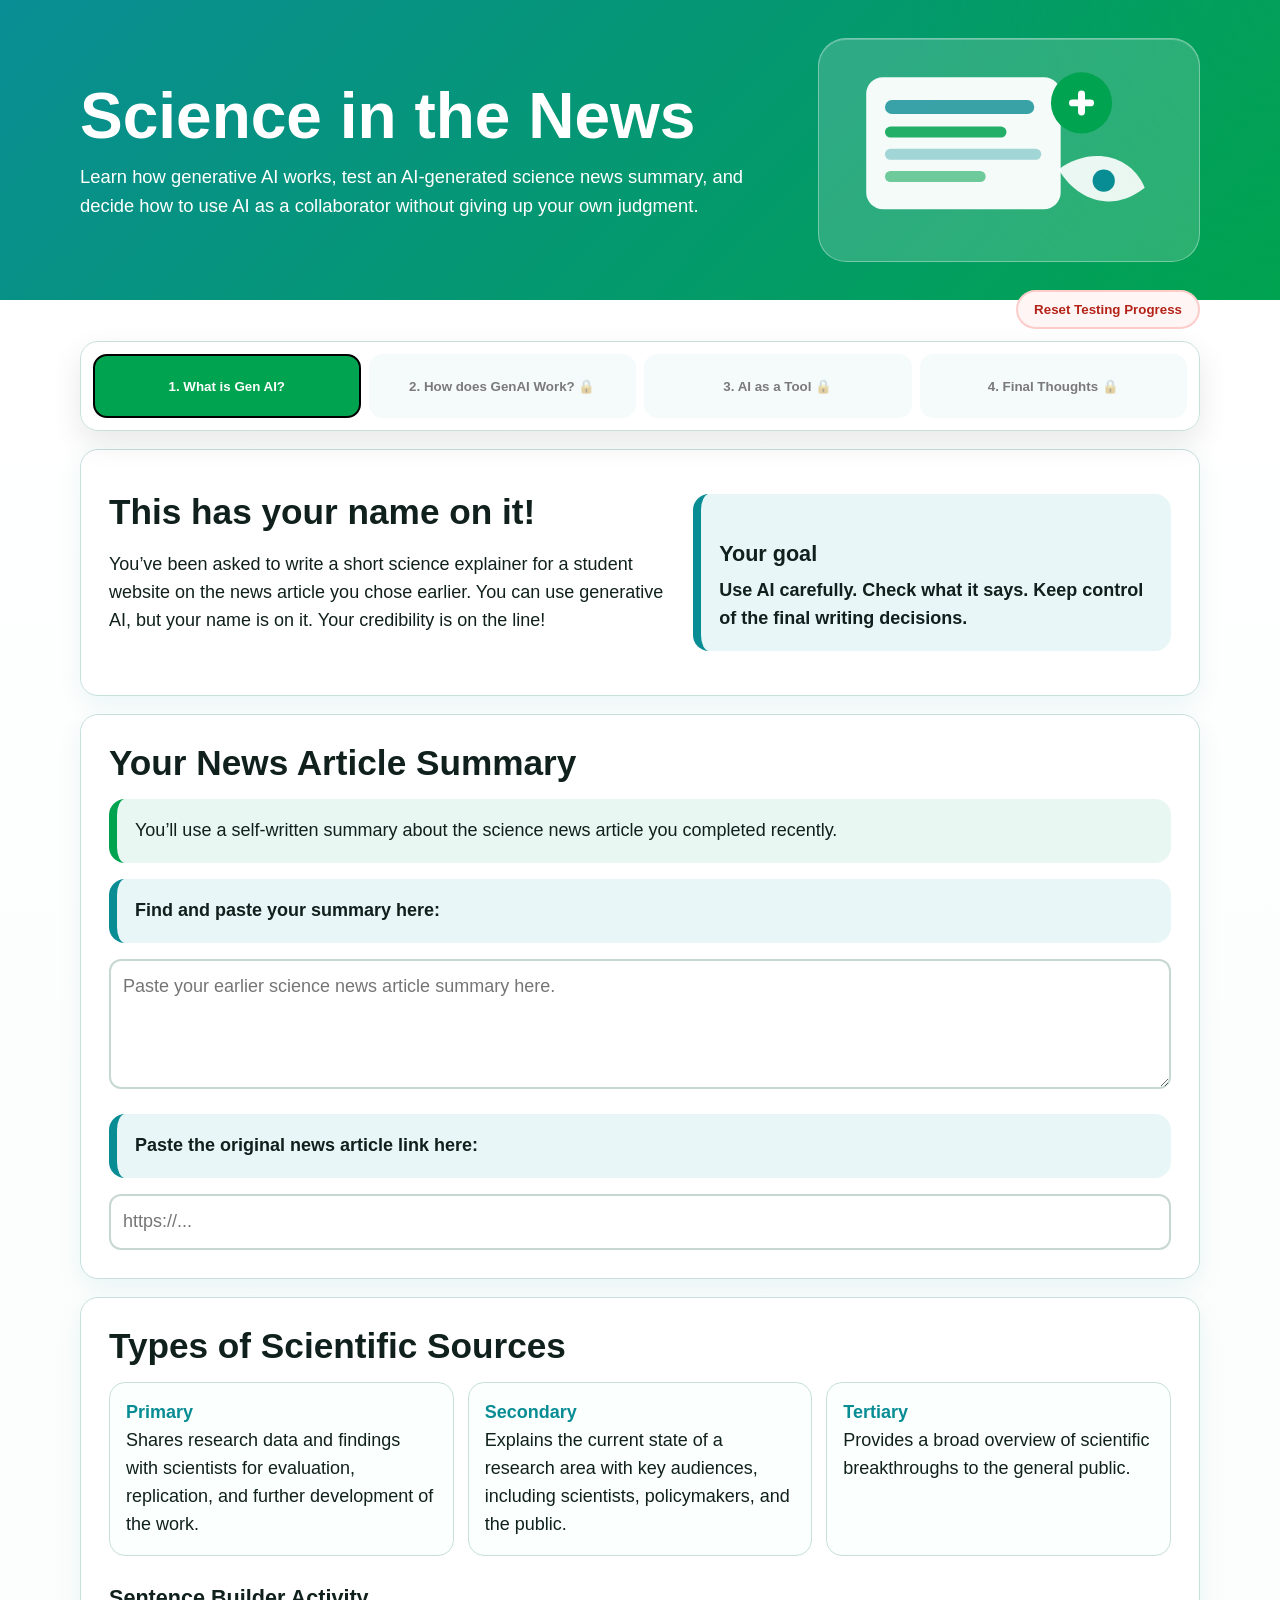
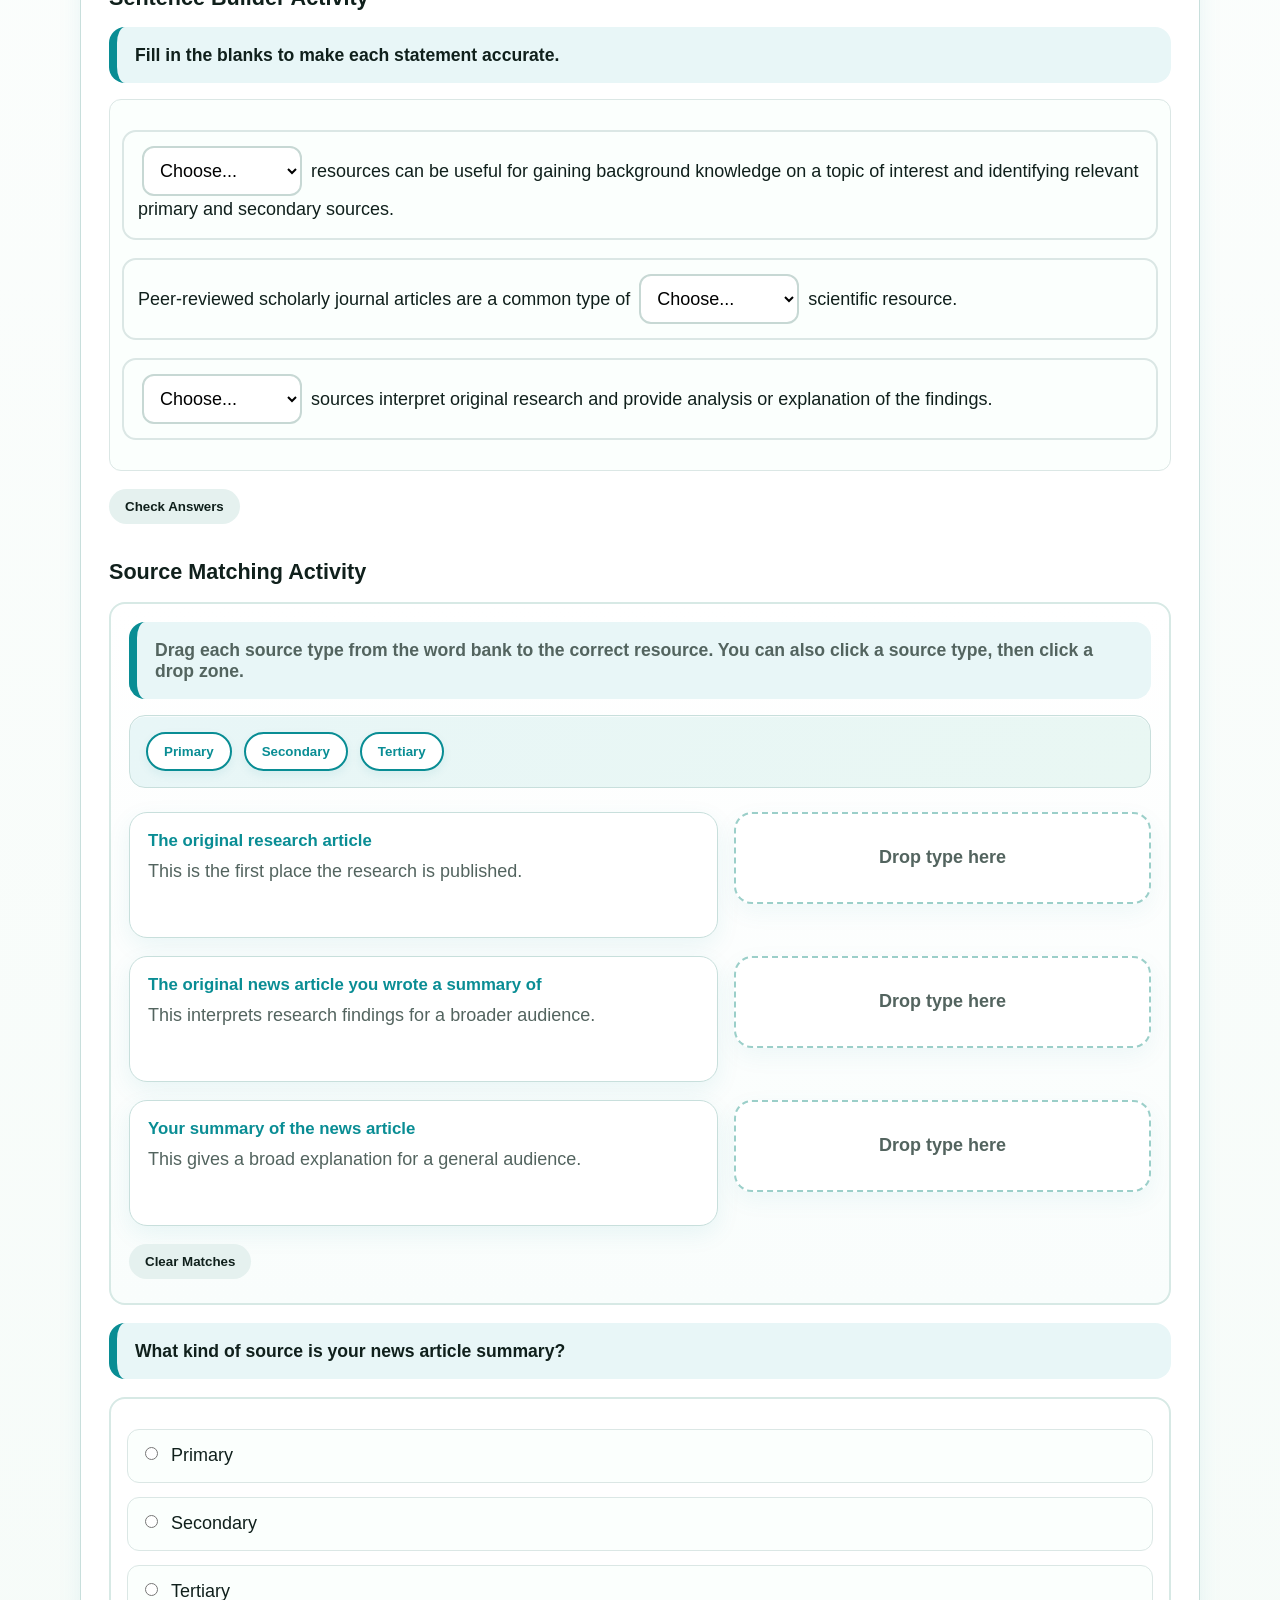
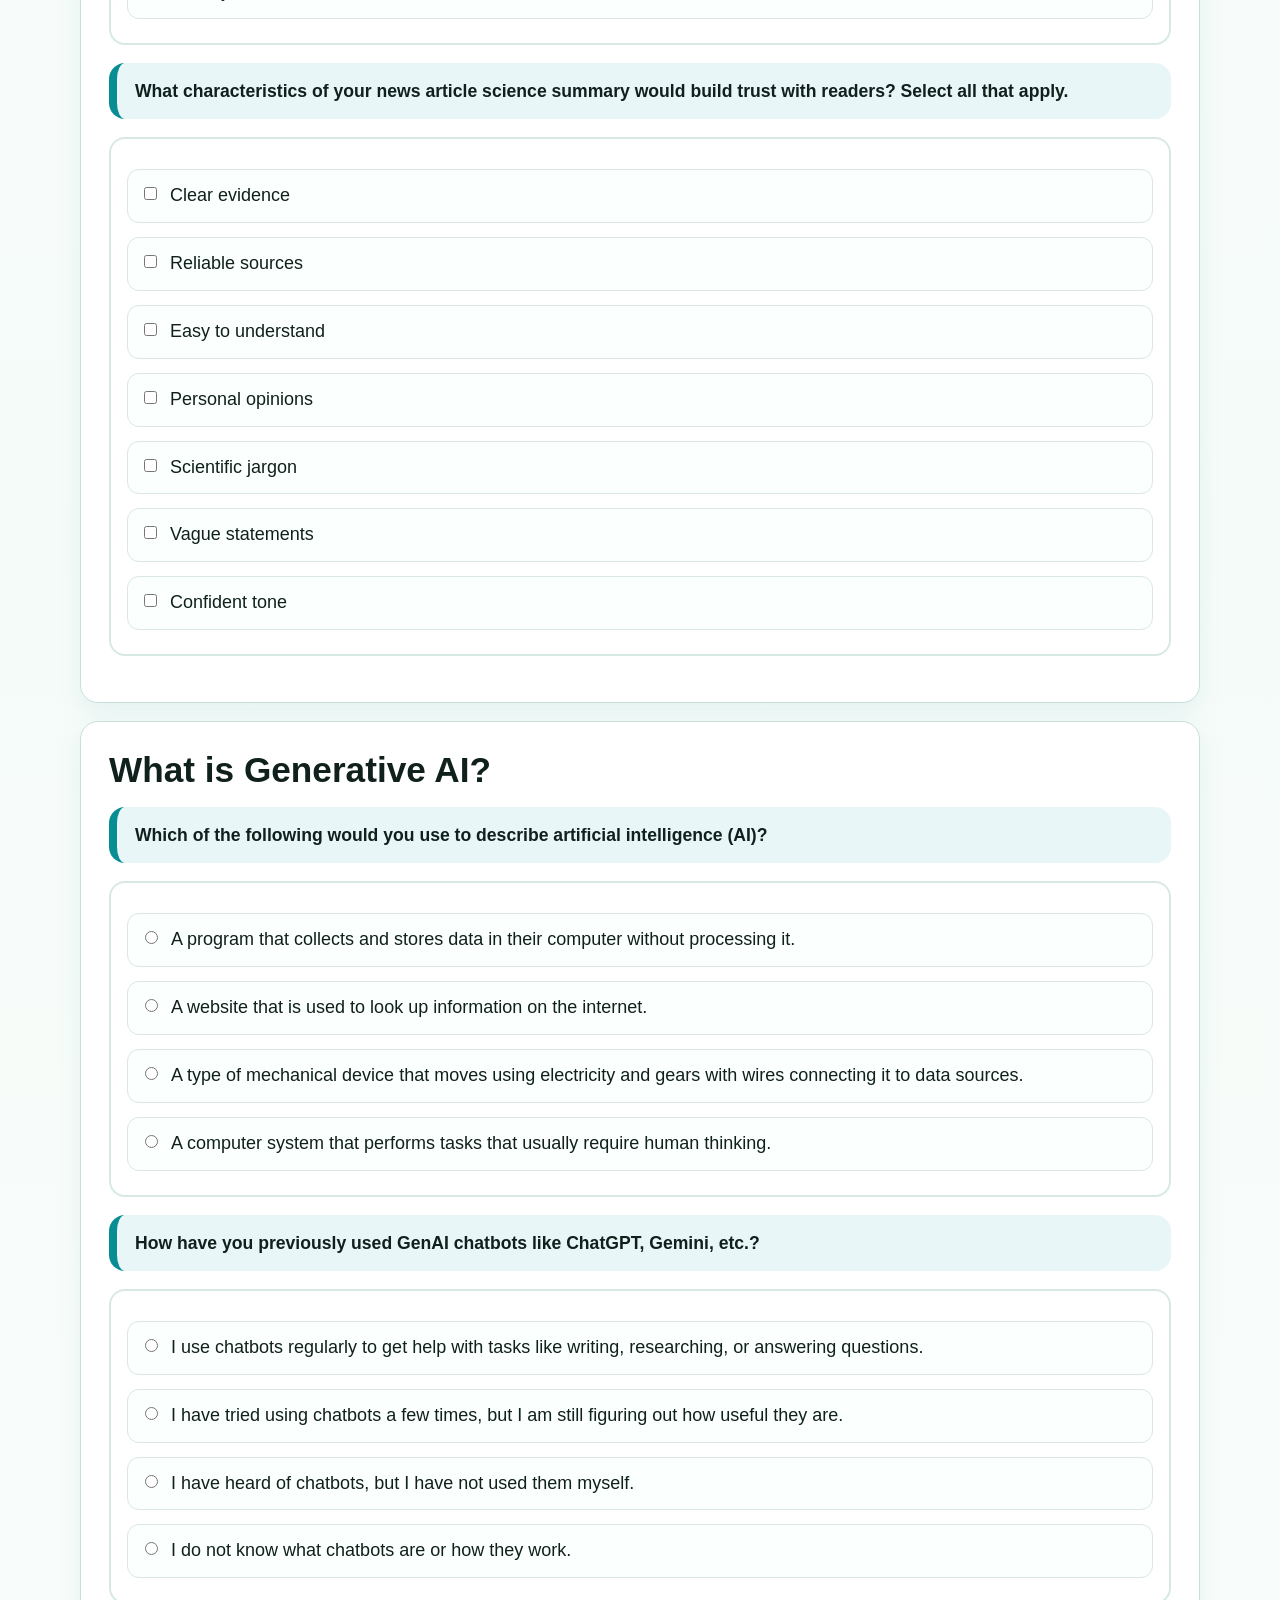
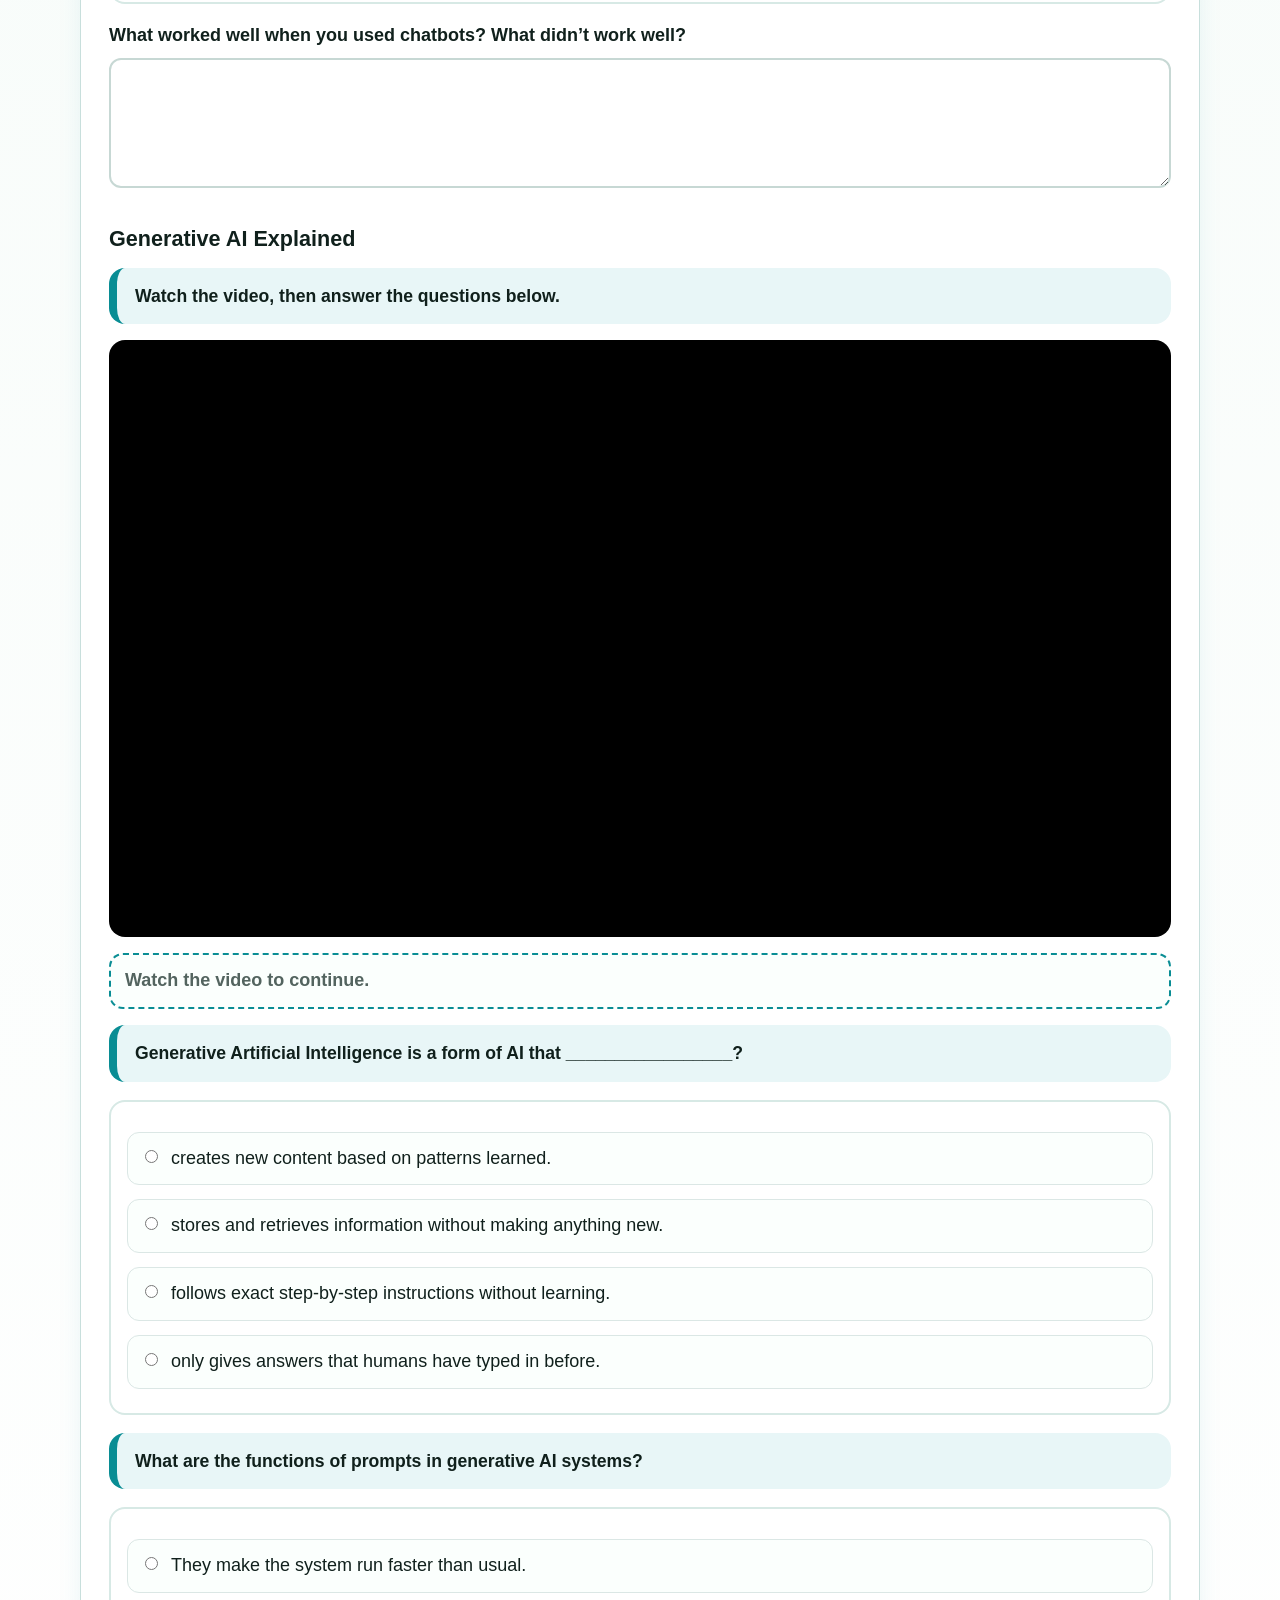
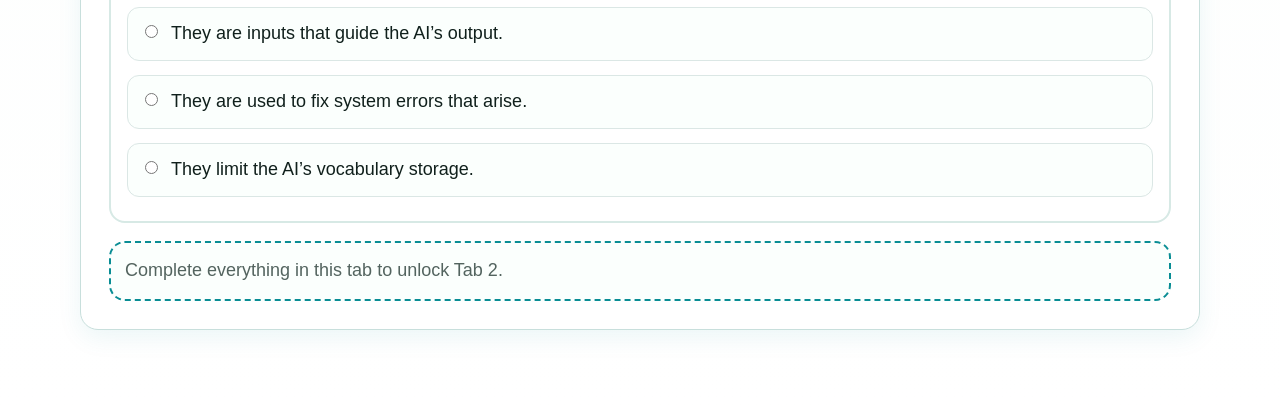
==== commit 5c7f8d25: "Revamp lesson HTML: content, layout, and tools Restructure and expand the lesson HTML with content, " ====
--- a/Science in the New Project/index.html
+++ b/Science in the New Project/index.html
@@ -2,24 +2,35 @@
 <html lang="en">
 
 <head>
+    <!-- ======================================================
+        Basic Page Setup
+        ===================================================== -->
     <meta charset="UTF-8" />
     <meta name="viewport" content="width=device-width, initial-scale=1.0" />
     <meta name="author" content="Created by SonoranByte for ETX at ASU" />
     <meta name="description"
         content="Learn how generative AI works, test an AI-generated science news summary, and decide how to use AI as a collaborator without giving up your own judgment." />
+
     <link rel="stylesheet" href="styles.css" />
     <script src="script.js" defer></script>
+
     <title>Science in the News</title>
 </head>
 
 <body>
+    <!-- ======================================================
+        Hero Header
+        ====================================================== -->
     <header class="hero">
         <div class="wrap hero-grid">
             <div>
                 <h1>Science in the News</h1>
-                <p>Learn how generative AI works, test an AI-generated science news summary, and decide how to use AI as
-                    a collaborator without giving up your own judgment.</p>
+                <p>
+                    Learn how generative AI works, test an AI-generated science news summary,
+                    and decide how to use AI as a collaborator without giving up your own judgment.
+                </p>
             </div>
+
             <div class="hero-art" aria-hidden="true">
                 <svg viewBox="0 0 520 320" role="img">
                     <rect x="55" y="55" width="280" height="190" rx="24" fill="white" opacity="0.95" />
@@ -38,16 +49,32 @@
     </header>
 
     <main class="wrap">
+        <!-- ======================================================
+            Testing Tool
+            Remove or hide before launch.
+            ====================================================== -->
         <div class="testing-tools">
             <button type="button" class="testing-reset-button" id="resetTestingProgress">
                 Reset Testing Progress
             </button>
         </div>
+
+        <!-- ======================================================
+            Locked Lesson Tabs
+            ====================================================== -->
         <nav class="tabs" aria-label="Lesson tabs">
-            <button class="tab-button active" data-tab-button="0">1. What is Gen AI?</button>
-            <button class="tab-button locked" data-tab-button="1">2. How does GenAI Work?</button>
-            <button class="tab-button locked" data-tab-button="2">3. Make the GenAI Summary</button>
-            <button class="tab-button locked" data-tab-button="3">4. AI as a Collaborator</button>
+            <button type="button" class="tab-button active" data-tab-button="0">
+                1. What is Gen AI?
+            </button>
+            <button type="button" class="tab-button locked" data-tab-button="1">
+                2. How does GenAI Work?
+            </button>
+            <button type="button" class="tab-button locked" data-tab-button="2">
+                3. AI as a Tool
+            </button>
+            <button type="button" class="tab-button locked" data-tab-button="3">
+                4. Final Thoughts
+            </button>
         </nav>
 
         <form id="lessonForm">
@@ -56,97 +83,158 @@
                 <p>This printout includes the student’s completed responses and selected answers.</p>
             </div>
 
+            <!-- ==================================================
+                TAB 1: What is Gen AI?
+                ================================================== -->
             <article class="tab-panel active" data-tab="0">
+                <!-- Introduction -->
                 <section class="card two-col">
                     <div>
                         <h2>This has your name on it!</h2>
-                        <p>You’ve been asked to write a short science explainer for a student website on the news
-                            article you chose earlier. You can use generative AI, but your name is on it. Your
-                            credibility is on the line!</p>
-                    </div>
+                        <p>
+                            You’ve been asked to write a short science explainer for a student website
+                            on the news article you chose earlier. You can use generative AI, but your
+                            name is on it. Your credibility is on the line!
+                        </p>
+                    </div>
+
                     <div class="callout teal">
                         <h3>Your goal</h3>
                         <p>Use AI carefully. Check what it says. Keep control of the final writing decisions.</p>
                     </div>
                 </section>
 
+                <!-- Student Article Summary -->
                 <section class="card">
                     <h2>Your News Article Summary</h2>
-                    <p>You’ll use a self-written summary about the science news article you completed recently.</p>
-                    <label for="studentSummary">Find it and paste it here:</label>
+
+                    <p class="callout">
+                        You’ll use a self-written summary about the science news article you completed recently.
+                    </p>
+
+                    <label for="studentSummary" class="callout teal">
+                        Find and paste your summary here:
+                    </label>
                     <textarea id="studentSummary" name="studentSummary" data-required
                         placeholder="Paste your earlier science news article summary here."></textarea>
-                    <label for="articleLink">Paste the original news article link here:</label>
+
+                    <label for="articleLink" class="callout teal">
+                        Paste the original news article link here:
+                    </label>
                     <input id="articleLink" name="articleLink" type="url" placeholder="https://..." data-required />
                 </section>
 
+                <!-- Source Types -->
                 <section class="card">
                     <h2>Types of Scientific Sources</h2>
+
                     <div class="source-grid">
-                        <div class="info-tile"><strong>Primary</strong><br />Shares research data and findings with
-                            scientists for evaluation, replication, and further development of the work.</div>
-                        <div class="info-tile"><strong>Secondary</strong><br />Explains the current state of a research
-                            area with key audiences, including scientists, policymakers, and the public.</div>
-                        <div class="info-tile"><strong>Tertiary</strong><br />Provides a broad overview of scientific
-                            breakthroughs to the general public.</div>
-                    </div>
-
+                        <div class="info-tile">
+                            <strong>Primary</strong><br />
+                            Shares research data and findings with scientists for evaluation, replication,
+                            and further development of the work.
+                        </div>
+
+                        <div class="info-tile">
+                            <strong>Secondary</strong><br />
+                            Explains the current state of a research area with key audiences, including
+                            scientists, policymakers, and the public.
+                        </div>
+
+                        <div class="info-tile">
+                            <strong>Tertiary</strong><br />
+                            Provides a broad overview of scientific breakthroughs to the general public.
+                        </div>
+                    </div>
+
+                    <!-- Sentence Builder Activity -->
                     <div class="sentence-builder" data-required-group="sentenceBuilder">
                         <h3>Sentence Builder Activity</h3>
-                        <p class="callout teal">Fill in the blanks to make each statement accurate.</p>
+                        <h4 class="callout teal">Fill in the blanks to make each statement accurate.</h4>
+
                         <div class="sentences">
-                            <p>Peer-reviewed scholarly journal articles are a common type of
-                                <select class="inline-select" name="sourceSentence1" data-required>
+                            <p class="sentence-item">
+                                <select class="inline-select sentence-select" name="sourceSentence1" data-required>
                                     <option value="">Choose...</option>
-                                    <option>primary</option>
-                                    <option>secondary</option>
-                                    <option>tertiary</option>
-                                </select> scientific resource.
+                                    <option value="Primary"
+                                        data-feedback="Primary sources usually present original research, data, or findings. This sentence is asking about resources that give broad background knowledge.">
+                                        Primary
+                                    </option>
+                                    <option value="Secondary"
+                                        data-feedback="Secondary sources explain or analyze original research. They can be helpful, but this sentence is specifically describing broad background resources.">
+                                        Secondary
+                                    </option>
+                                    <option value="Tertiary" data-correct="true">
+                                        Tertiary
+                                    </option>
+                                </select>
+                                resources can be useful for gaining background knowledge on a topic of interest and
+                                identifying relevant primary and secondary sources.
                             </p>
-                            <p>Secondary sources
-                                <select class="inline-select" name="sourceSentence2" data-required>
+
+                            <p class="sentence-item">
+                                Peer-reviewed scholarly journal articles are a common type of
+                                <select class="inline-select sentence-select" name="sourceSentence2" data-required>
                                     <option value="">Choose...</option>
-                                    <option>interpret</option>
-                                    <option>replicate</option>
-                                    <option>ignore</option>
-                                </select> original research and provide analysis or explanation of the findings.
+                                    <option value="primary" data-correct="true">
+                                        primary
+                                    </option>
+                                    <option value="secondary"
+                                        data-feedback="Secondary sources interpret, explain, or analyze original research. Peer-reviewed scholarly journal articles often report the original study itself.">
+                                        secondary
+                                    </option>
+                                    <option value="tertiary"
+                                        data-feedback="Tertiary sources provide broad overviews or background information. Peer-reviewed scholarly journal articles are usually more detailed and original than tertiary sources.">
+                                        tertiary
+                                    </option>
+                                </select>
+                                scientific resource.
                             </p>
-                            <p>Tertiary resources can be useful for gaining
-                                <select class="inline-select" name="sourceSentence3" data-required>
+
+                            <p class="sentence-item">
+                                <select class="inline-select sentence-select" name="sourceSentence3" data-required>
                                     <option value="">Choose...</option>
-                                    <option>detailed</option>
-                                    <option>background</option>
-                                    <option>experimental</option>
-                                </select> knowledge on a topic of interest and identifying relevant primary and
-                                secondary
-                                sources.
+                                    <option value="Primary"
+                                        data-feedback="Primary sources present original research. This sentence is describing sources that interpret original research, not sources that first report it.">
+                                        Primary
+                                    </option>
+                                    <option value="Secondary" data-correct="true">
+                                        Secondary
+                                    </option>
+                                    <option value="Tertiary"
+                                        data-feedback="Tertiary sources provide broad background summaries. This sentence is about sources that analyze or explain original research, which is different.">
+                                        Tertiary
+                                    </option>
+                                </select>
+                                sources interpret original research and provide analysis or explanation of the findings.
                             </p>
-                            <p>Tertiary sources
-                                <select class="inline-select" name="sourceSentence4" data-required>
-                                    <option value="">Choose...</option>
-                                    <option>accurately</option>
-                                    <option>do not always accurately</option>
-                                </select> represent original research studies.
-                            </p>
-                        </div>
-                    </div>
-
+                        </div>
+
+                        <button type="button" class="secondary-button" id="checkSentenceBuilder">
+                            Check Answers
+                        </button>
+                    </div>
+
+                    <!-- Source Matching Activity -->
                     <div class="matching-activity">
                         <h3>Source Matching Activity</h3>
+
                         <fieldset class="drag-match-activity">
-                            <p class="drag-instructions callout teal">
-                                Drag each source type from the word bank to the correct resource. You can also click a
-                                source type,
-                                then click a drop zone.
-                            </p>
+                            <h4 class="drag-instructions callout teal">
+                                Drag each source type from the word bank to the correct resource.
+                                You can also click a source type, then click a drop zone.
+                            </h4>
 
                             <div class="word-bank" aria-label="Word bank">
-                                <button type="button" class="drag-token" draggable="true"
-                                    data-value="Primary">Primary</button>
-                                <button type="button" class="drag-token" draggable="true"
-                                    data-value="Secondary">Secondary</button>
-                                <button type="button" class="drag-token" draggable="true"
-                                    data-value="Tertiary">Tertiary</button>
+                                <button type="button" class="drag-token" draggable="true" data-value="Primary">
+                                    Primary
+                                </button>
+                                <button type="button" class="drag-token" draggable="true" data-value="Secondary">
+                                    Secondary
+                                </button>
+                                <button type="button" class="drag-token" draggable="true" data-value="Tertiary">
+                                    Tertiary
+                                </button>
                             </div>
 
                             <div class="drag-match-list">
@@ -203,75 +291,126 @@
                                 </div>
                             </div>
 
-                            <button type="button" class="secondary-button" id="clearSourceMatches">Clear
-                                Matches</button>
+                            <button type="button" class="secondary-button" id="clearSourceMatches">
+                                Clear Matches
+                            </button>
                         </fieldset>
                     </div>
 
+                    <!-- Summary Source Type -->
+                    <h4 class="callout teal">What kind of source is your news article summary?</h4>
                     <fieldset data-required-group="summarySourceType">
-                        <legend>What kind of source is your news article summary?</legend>
-                        <label class="option"><input type="radio" name="summarySourceType" value="Primary" />
-                            Primary</label>
-                        <label class="option"><input type="radio" name="summarySourceType" value="Secondary" />
-                            Secondary</label>
-                        <label class="option"><input type="radio" name="summarySourceType" value="Tertiary" />
-                            Tertiary</label>
+                        <label class="option">
+                            <input type="radio" name="summarySourceType" value="Primary" />
+                            Primary
+                        </label>
+                        <label class="option">
+                            <input type="radio" name="summarySourceType" value="Secondary" />
+                            Secondary
+                        </label>
+                        <label class="option">
+                            <input type="radio" name="summarySourceType" value="Tertiary" />
+                            Tertiary
+                        </label>
                     </fieldset>
 
+                    <!-- Credibility Traits -->
+                    <h4 class="callout teal">
+                        What characteristics of your news article science summary would build trust with readers?
+                        Select all that apply.
+                    </h4>
                     <fieldset data-required-group="credibilityTraits">
-                        <legend>What characteristics of your news article science summary would build trust with
-                            readers? Select all that apply.</legend>
-                        <label class="option"><input type="checkbox" name="credibilityTraits" value="Clear evidence" />
-                            Clear evidence</label>
-                        <label class="option"><input type="checkbox" name="credibilityTraits"
-                                value="Reliable sources" /> Reliable sources</label>
-                        <label class="option"><input type="checkbox" name="credibilityTraits"
-                                value="Easy to understand" /> Easy to understand</label>
-                        <label class="option"><input type="checkbox" name="credibilityTraits"
-                                value="Personal opinions" /> Personal opinions</label>
-                        <label class="option"><input type="checkbox" name="credibilityTraits"
-                                value="Scientific jargon" /> Scientific jargon</label>
-                        <label class="option"><input type="checkbox" name="credibilityTraits"
-                                value="Vague statements" /> Vague statements</label>
-                        <label class="option"><input type="checkbox" name="credibilityTraits" value="Confident tone" />
-                            Confident tone</label>
+                        <label class="option">
+                            <input type="checkbox" name="credibilityTraits" value="Clear evidence" />
+                            Clear evidence
+                        </label>
+                        <label class="option">
+                            <input type="checkbox" name="credibilityTraits" value="Reliable sources" />
+                            Reliable sources
+                        </label>
+                        <label class="option">
+                            <input type="checkbox" name="credibilityTraits" value="Easy to understand" />
+                            Easy to understand
+                        </label>
+                        <label class="option">
+                            <input type="checkbox" name="credibilityTraits" value="Personal opinions" />
+                            Personal opinions
+                        </label>
+                        <label class="option">
+                            <input type="checkbox" name="credibilityTraits" value="Scientific jargon" />
+                            Scientific jargon
+                        </label>
+                        <label class="option">
+                            <input type="checkbox" name="credibilityTraits" value="Vague statements" />
+                            Vague statements
+                        </label>
+                        <label class="option">
+                            <input type="checkbox" name="credibilityTraits" value="Confident tone" />
+                            Confident tone
+                        </label>
                     </fieldset>
                 </section>
 
+                <!-- What is Generative AI? -->
                 <section class="card">
                     <h2>What is Generative AI?</h2>
+
+                    <h4 class="callout teal">
+                        Which of the following would you use to describe artificial intelligence (AI)?
+                    </h4>
                     <fieldset data-required-group="aiDefinition">
-                        <legend>Which of the following would you use to describe artificial intelligence (AI)?</legend>
-                        <label class="option"><input type="radio" name="aiDefinition" value="storage" /> A program that
-                            collects and stores data in their computer without processing it.</label>
-                        <label class="option"><input type="radio" name="aiDefinition" value="website" /> A website that
-                            is used to look up information on the internet.</label>
-                        <label class="option"><input type="radio" name="aiDefinition" value="machine" /> A type of
-                            mechanical device that moves using electricity and gears with wires connecting it to data
-                            sources.</label>
-                        <label class="option"><input type="radio" name="aiDefinition" value="thinkingTasks" /> A
-                            computer system that performs tasks that usually require human thinking.</label>
+                        <label class="option">
+                            <input type="radio" name="aiDefinition" value="storage" />
+                            A program that collects and stores data in their computer without processing it.
+                        </label>
+                        <label class="option">
+                            <input type="radio" name="aiDefinition" value="website" />
+                            A website that is used to look up information on the internet.
+                        </label>
+                        <label class="option">
+                            <input type="radio" name="aiDefinition" value="machine" />
+                            A type of mechanical device that moves using electricity and gears with wires connecting it
+                            to data sources.
+                        </label>
+                        <label class="option">
+                            <input type="radio" name="aiDefinition" value="thinkingTasks" />
+                            A computer system that performs tasks that usually require human thinking.
+                        </label>
                     </fieldset>
 
+                    <h4 class="callout teal">
+                        How have you previously used GenAI chatbots like ChatGPT, Gemini, etc.?
+                    </h4>
                     <fieldset data-required-group="chatbotUse">
-                        <legend>How have you previously used GenAI chatbots like ChatGPT, Gemini, etc.?</legend>
-                        <label class="option"><input type="checkbox" name="chatbotUse" value="regularly" /> I use
-                            chatbots regularly to get help with tasks like writing, researching, or answering
-                            questions.</label>
-                        <label class="option"><input type="checkbox" name="chatbotUse" value="tried" /> I have tried
-                            using chatbots a few times, but I am still figuring out how useful they are.</label>
-                        <label class="option"><input type="checkbox" name="chatbotUse" value="heard" /> I have heard of
-                            chatbots, but I have not used them myself.</label>
-                        <label class="option"><input type="checkbox" name="chatbotUse" value="unknown" /> I do not know
-                            what chatbots are or how they work.</label>
+                        <label class="option">
+                            <input type="radio" name="chatbotUse" value="regularly" />
+                            I use chatbots regularly to get help with tasks like writing, researching, or answering
+                            questions.
+                        </label>
+                        <label class="option">
+                            <input type="radio" name="chatbotUse" value="tried" />
+                            I have tried using chatbots a few times, but I am still figuring out how useful they are.
+                        </label>
+                        <label class="option">
+                            <input type="radio" name="chatbotUse" value="heard" />
+                            I have heard of chatbots, but I have not used them myself.
+                        </label>
+                        <label class="option">
+                            <input type="radio" name="chatbotUse" value="unknown" />
+                            I do not know what chatbots are or how they work.
+                        </label>
                     </fieldset>
 
-                    <label for="chatbotObservations">What worked well when you used chatbots? What didn’t work
-                        well?</label>
-                    <textarea id="chatbotObservations" name="chatbotObservations" data-required></textarea>
-
-                    <h3>Watch: Generative AI explained</h3>
-                    <p class="callout teal">Watch the video, then answer the questions below.</p>
+                    <div id="chatbotExperienceFollowup">
+                        <label for="chatbotObservations">
+                            What worked well when you used chatbots? What didn’t work well?
+                        </label>
+                        <textarea id="chatbotObservations" name="chatbotObservations" data-required></textarea>
+                    </div>
+
+                    <h3>Generative AI Explained</h3>
+                    <h4 class="callout teal">Watch the video, then answer the questions below.</h4>
+
                     <div class="video-embed">
                         <div id="genaiVideo"></div>
                     </div>
@@ -283,75 +422,120 @@
                     <input type="hidden" id="watchedVideo" name="watchedVideo" data-required value="" />
                     <input type="hidden" id="videoTimerComplete" name="videoTimerComplete" data-required value="" />
 
+                    <h4 class="callout teal">
+                        Generative Artificial Intelligence is a form of AI that _________________?
+                    </h4>
                     <fieldset data-required-group="genaiDefinition">
-                        <legend>Generative Artificial Intelligence is a form of AI that _________________?</legend>
-                        <label class="option"><input type="radio" name="genaiDefinition" value="creates" /> creates new
-                            content based on patterns learned.</label>
-                        <label class="option"><input type="radio" name="genaiDefinition" value="stores" /> stores and
-                            retrieves information without making anything new.</label>
-                        <label class="option"><input type="radio" name="genaiDefinition" value="steps" /> follows exact
-                            step-by-step instructions without learning.</label>
-                        <label class="option"><input type="radio" name="genaiDefinition" value="typed" /> only gives
-                            answers that humans have typed in before.</label>
+                        <label class="option">
+                            <input type="radio" name="genaiDefinition" value="creates" />
+                            creates new content based on patterns learned.
+                        </label>
+                        <label class="option">
+                            <input type="radio" name="genaiDefinition" value="stores" />
+                            stores and retrieves information without making anything new.
+                        </label>
+                        <label class="option">
+                            <input type="radio" name="genaiDefinition" value="steps" />
+                            follows exact step-by-step instructions without learning.
+                        </label>
+                        <label class="option">
+                            <input type="radio" name="genaiDefinition" value="typed" />
+                            only gives answers that humans have typed in before.
+                        </label>
                     </fieldset>
 
+                    <h4 class="callout teal">
+                        What are the functions of prompts in generative AI systems?
+                    </h4>
                     <fieldset data-required-group="promptFunction">
-                        <legend>What are the functions of prompts in generative AI systems?</legend>
-                        <label class="option"><input type="radio" name="promptFunction" value="faster" /> They make the
-                            system run faster than usual.</label>
-                        <label class="option"><input type="radio" name="promptFunction" value="guide" /> They are inputs
-                            that guide the AI’s output.</label>
-                        <label class="option"><input type="radio" name="promptFunction" value="errors" /> They are used
-                            to fix system errors that arise.</label>
-                        <label class="option"><input type="radio" name="promptFunction" value="vocab" /> They limit the
-                            AI’s vocabulary storage.</label>
+                        <label class="option">
+                            <input type="radio" name="promptFunction" value="faster" />
+                            They make the system run faster than usual.
+                        </label>
+                        <label class="option">
+                            <input type="radio" name="promptFunction" value="guide" />
+                            They are inputs that guide the AI’s output.
+                        </label>
+                        <label class="option">
+                            <input type="radio" name="promptFunction" value="errors" />
+                            They are used to fix system errors that arise.
+                        </label>
+                        <label class="option">
+                            <input type="radio" name="promptFunction" value="vocab" />
+                            They limit the AI’s vocabulary storage.
+                        </label>
                     </fieldset>
 
-                    <div class="completion-status" data-status="0">Complete everything in this tab to unlock Tab 2.
+                    <div class="completion-status" data-status="0">
+                        Complete everything in this tab to unlock Tab 2.
                     </div>
                 </section>
             </article>
 
+            <!-- ==================================================
+                TAB 2: How does GenAI Work?
+                ================================================== -->
             <article class="tab-panel" data-tab="1">
+                <!-- Open Chatbot -->
                 <section class="card">
                     <h2>Open your Chatbot</h2>
-                    <p>When you wrote your news article summary, you made choices about words, tone, and meaning. AI
-                        does something similar, but in a very different way. Let’s see how AI would build the first
-                        sentence about your topic.</p>
-                    <div class="callout teal"><strong>For the rest of this lesson, you’ll need your chatbot
-                            open.</strong> Split your screen with this lesson and your chatbot.</div>
+                    <p>
+                        When you wrote your news article summary, you made choices about words, tone, and meaning.
+                        AI does something similar, but in a very different way. Let’s see how AI would generate a
+                        summary of the news article you selected.
+                    </p>
+
+                    <div class="callout teal">
+                        <strong>For the rest of this lesson, you’ll need your chatbot open.</strong>
+                        Split your screen with this lesson and your chatbot.
+                    </div>
 
                     <div class="workspace-widget">
                         <h3>Choose Your AI Workspace</h3>
-                        <p>Drag your chosen AI tile to the far right edge of your browser window, or open it in a new
-                            tab and arrange your screen.</p>
-                        <button class="toggle-button" type="button" data-toggle="helpPanel" aria-expanded="false">Show
-                            me how</button>
-                        <button class="toggle-button" type="button" data-toggle="keyboardPanel"
-                            aria-expanded="false">Keyboard instructions</button>
+                        <p>
+                            Drag your chosen AI tile to the far right edge of your browser window,
+                            or open it in a new tab and arrange your screen.
+                        </p>
+
+                        <button class="toggle-button" type="button" data-toggle="helpPanel" aria-expanded="false">
+                            Show me how
+                        </button>
+                        <button class="toggle-button" type="button" data-toggle="keyboardPanel" aria-expanded="false">
+                            Keyboard instructions
+                        </button>
+
                         <div class="toggle-panel" id="helpPanel">
-                            <p>Watch this short demo. It loops automatically, and you can pause or scrub it with the
-                                built-in controls.</p>
+                            <p>
+                                Watch this short demo. It loops automatically, and you can pause or scrub it with the
+                                built-in controls.
+                            </p>
                             <div class="video-wrap">
                                 <video id="howToVideo" controls loop muted playsinline preload="metadata">
                                     <source src="./assets/drag_example.mov" type="video/mp4" />
                                     Your browser does not support the video tag.
                                 </video>
                             </div>
-                            <p><small>Replace <code>drag example.mov</code> with your actual demo video
-                                    filename.</small></p>
-                        </div>
+                            <p>
+                                <small>Replace <code>drag_example.mov</code> with your actual demo video
+                                    filename.</small>
+                            </p>
+                        </div>
+
                         <div class="toggle-panel" id="keyboardPanel">
                             <ol>
                                 <li>Press <kbd>Tab</kbd> until your chosen AI option is highlighted.</li>
                                 <li>Press <kbd>Enter</kbd> to open it in a new tab.</li>
-                                <li>Switch between tabs with <kbd>Ctrl</kbd> + <kbd>Tab</kbd> on Windows or
+                                <li>
+                                    Switch between tabs with <kbd>Ctrl</kbd> + <kbd>Tab</kbd> on Windows or
                                     <kbd>Control</kbd> + <kbd>Tab</kbd> on Mac.
                                 </li>
-                                <li>Use your browser or operating system split-screen controls to place the chatbot next
-                                    to this lesson.</li>
+                                <li>
+                                    Use your browser or operating system split-screen controls to place the chatbot next
+                                    to this lesson.
+                                </li>
                             </ol>
                         </div>
+
                         <div class="ai-grid">
                             <a href="https://gemini.google.com" target="_blank" rel="noopener noreferrer"
                                 class="ai-tile">Google Gemini</a>
@@ -365,444 +549,925 @@
                                 class="ai-tile">Other</a>
                         </div>
                     </div>
-                    <label class="option"><input type="checkbox" name="openedChatbot" data-required-check /> I opened my
-                        chatbot and arranged my workspace.</label>
+
+                    <label class="option">
+                        <input type="checkbox" name="openedChatbot" data-required-check />
+                        I opened my chatbot and arranged my workspace.
+                    </label>
                 </section>
 
+                <!-- Student-Written Prompt -->
                 <section class="card">
-                    <h2>How Does it Write?</h2>
-                    <p>To learn about how GenAI works, have a conversation with it.</p>
-                    <div class="prompt-box" id="promptHowItWrites">I’m learning how AI chatbots generate sentences. I
-                        already wrote a summary about this science news article: [link to article]
-
-                        Here's the first sentence of my summary: [the first sentence of your summary]
-
-                        I do NOT want help improving my sentence. Instead, I want to understand how YOU generate
-                        sentences. Ask me short, interactive questions one at a time that help me figure out:
-                        - how I wrote my sentence
-                        - how you would write the sentence (spend the most time here!)
-                        - how your process is different from mine
-
-                        Keep the focus on how GenAI works. Do not rewrite my sentence unless I ask. End by writing your
-                        own one-sentence summary so I can compare. This should be about a 10 minute conversation.</div>
-                    <button type="button" class="copy-button" id="copyHowItWritesPrompt" data-copy="promptHowItWrites">
+                    <h2>Request the AI Summary</h2>
+
+                    <p>
+                        Use AI to generate a summary of your original science news article. Instead of copying a prompt,
+                        you’ll write your own. Keep in mind that the quality of the AI’s response depends on how clearly
+                        you communicate your expectations in your prompt.
+                    </p>
+
+                    <div class="callout">
+                        <h3>Here are the goals your prompt should achieve:</h3>
+                        <ul>
+                            <li>Include the link to your original science news article.</li>
+                            <li>Focus on the right content and audience.</li>
+                            <li>Produce a clear and concise summary, 350 words or fewer.</li>
+                            <li>Support the summary with credible scientific resources and their associated links.</li>
+                        </ul>
+                    </div>
+
+                    <div class="callout">
+                        <h3>AI follows your instructions. Before you submit your prompt, check:</h3>
+                        <ul>
+                            <li>Is it clear and specific?</li>
+                            <li>Did I communicate what matters most?</li>
+                            <li>Will it produce the kind of summary I want?</li>
+                        </ul>
+                    </div>
+
+                    <label for="studentAISummaryPrompt" class="callout teal">
+                        Now, write a prompt and ask the AI to summarize your assigned news article.
+                    </label>
+                    <textarea id="studentAISummaryPrompt" name="studentAISummaryPrompt" class="large-textarea"
+                        data-required
+                        placeholder="Write your prompt here. Include the article link, audience, word limit, and request for credible scientific resources with links."></textarea>
+                    <label for="aiSummaryDraft" class="callout teal">
+                        Paste the summary the AI generated here.
+                    </label>
+
+                    <textarea id="aiSummaryDraft" name="aiSummaryDraft" class="large-textarea" data-required
+                        placeholder="Paste the AI-generated summary here."></textarea>
+                </section>
+
+                <!-- How Does AI Write -->
+                <section class="card">
+                    <h2>How Does AI Write?</h2>
+
+                    <p>
+                        How did GenAI come up with that summary? Ask it! Have a conversation with a chatbot
+                        to explore how GenAI generates sentences.
+                    </p>
+
+                    <div class="callout">
+                        <h3>Here are the goals you should work toward in your conversation:</h3>
+                        <ul>
+                            <li>
+                                Focus on how AI generates sentences, paragraphs, and other content
+                                <strong>not improving your writing — that will come later!</strong>
+                            </li>
+                            <li>
+                                Push the chatbot to explain how it chooses words and builds responses step-by-step.
+                            </li>
+                            <li>
+                                Explore how patterns and probabilities influence what the AI writes and why outputs can
+                                vary.
+                            </li>
+                        </ul>
+                    </div>
+
+                    <label for="aiWritingConversationPrompt" class="callout teal">
+                        Now, write a prompt that clearly starts the conversation.
+                    </label>
+
+                    <textarea id="aiWritingConversationPrompt" name="aiWritingConversationPrompt" class="large-textarea"
+                        data-required
+                        placeholder="Write a prompt that asks the chatbot to explain how it generated the summary, how it chooses words, and how patterns or probabilities shape its response."></textarea>
+
+                    <label for="aiWritingConversationNotes" class="callout teal">
+                        Chat for about 10 minutes to explore how it generates sentences and summaries.
+                        Ask for clarification, examples, or analogies as needed. Record notes from the conversation
+                        below.
+                    </label>
+
+                    <textarea id="aiWritingConversationNotes" name="aiWritingConversationNotes" class="large-textarea"
+                        data-required
+                        placeholder="Paste or summarize notes from your conversation with the AI here."></textarea>
+                </section>
+
+                <!-- Compare Summaries -->
+                <section class="card">
+                    <h2>Compare the Summaries</h2>
+
+                    <label for="studentSummaryComparison" class="callout teal">
+                        Here’s the summary you wrote:
+                    </label>
+                    <textarea id="studentSummaryComparison" name="studentSummaryComparison" class="large-textarea"
+                        data-required readonly
+                        placeholder="This will auto-populate from your summary in Tab 1."></textarea>
+
+                    <label for="aiSummaryComparison" class="callout teal">
+                        Here’s the summary AI wrote:
+                    </label>
+                    <textarea id="aiSummaryComparison" name="aiSummaryComparison" class="large-textarea" data-required
+                        readonly placeholder="This will auto-populate from the AI summary you pasted above."></textarea>
+
+                    <p class="callout teal">
+                        Compare the summaries. What direction did the AI summary take in relation to your summary?
+                        Select all that apply.
+                    </p>
+
+                    <fieldset data-required-group="summaryDirection">
+                        <label class="option">
+                            <input type="checkbox" name="summaryDirection" value="more accurate" />
+                            Became more accurate
+                        </label>
+                        <label class="option">
+                            <input type="checkbox" name="summaryDirection" value="simplified" />
+                            Became simplified
+                        </label>
+                        <label class="option">
+                            <input type="checkbox" name="summaryDirection" value="exaggerated" />
+                            Became exaggerated
+                        </label>
+                        <label class="option">
+                            <input type="checkbox" name="summaryDirection" value="unclear" />
+                            Became unclear
+                        </label>
+                        <label class="option">
+                            <input type="checkbox" name="summaryDirection" value="none" />
+                            None of the above
+                        </label>
+                    </fieldset>
+
+                    <h4 class="callout teal">
+                        Based on how AI generates summaries, which statements are true about the summaries? Select all
+                        that apply.
+                    </h4>
+
+                    <fieldset data-required-group="summaryDirection">
+                        <label class="option">
+                            <input type="checkbox" name="summaryDirection" value="more accurate" />
+                            They are often accurate but may contain errors.
+                        </label>
+                        <label class="option">
+                            <input type="checkbox" name="summaryDirection" value="simplified" />
+                            They may omit important details or simplify complex ideas.
+                        </label>
+                        <label class="option">
+                            <input type="checkbox" name="summaryDirection" value="exaggerated" />
+                            They are completely reliable and free of mistakes
+                        </label>
+                        <label class="option">
+                            <input type="checkbox" name="summaryDirection" value="unclear" />
+                            They are completely inaccurate and not useful.
+                        </label>
+                        <label class="option">
+                            <input type="checkbox" name="summaryDirection" value="none" />
+                            They depend on the prompt and how the AI was used.
+                        </label>
+                    </fieldset>
+
+                    <!-- Analyze the Chatbot Summary -->
+                    <section class="card">
+                        <h2>Analyze the Chatbot Summary</h2>
+
+                        <p class="callout">
+                            GenAI output is not 100% accurate. As the editor, make sure it's credible!
+                            Use lateral reading to check the references in the chatbot-generated summary article
+                            to verify whether they exist.
+                        </p>
+
+                        <div class="callout teal">
+                            <h3>For each link in the article:</h3>
+
+                            <h4>Open the link</h4>
+                            <ul>
+                                <li>Copy the title and search for it using Google or Google Scholar.</li>
+                            </ul>
+
+                            <h4>Confirm the source</h4>
+                            <ul>
+                                <li>Does the link lead to a real, relevant page?</li>
+                                <li>What information does it provide?</li>
+                            </ul>
+
+                            <h4>Evaluate credibility</h4>
+                            <ul>
+                                <li>Who is the author? Do they have expertise?</li>
+                                <li>Are there any clear biases or conflicts of interest?</li>
+                                <li>Do other credible sources say the same thing?</li>
+                            </ul>
+
+                            <h4>Check sourcing</h4>
+                            <ul>
+                                <li>Is the original primary source included?</li>
+                            </ul>
+                        </div>
+
+                        <label for="lateralNotes" class="callout teal">
+                            Take notes on what you discovered for each link and record them below.
+                            This will take a while. Dive deep!
+                        </label>
+
+                        <textarea id="lateralNotes" name="lateralNotes" class="large-textarea" data-required
+                            placeholder="Record your notes for each link here. Include whether each source exists, what it says, who created it, and whether it seems credible."></textarea>
+
+                        <!-- Rubric -->
+                        <h4 class="callout teal">
+                            Use the rubric (scoring guide) to score the GenAI summary.
+                            Select the most appropriate score for each row.
+                        </h4>
+
+                        <div class="rubric-wrap">
+                            <table class="rubric" aria-label="AI summary grading rubric">
+                                <thead>
+                                    <tr>
+                                        <th>Criteria</th>
+                                        <th>4 - Excellent</th>
+                                        <th>3 - Good</th>
+                                        <th>2 - Some Issues</th>
+                                        <th>0 - Needs Work</th>
+                                    </tr>
+                                </thead>
+                                <tbody>
+                                    <tr>
+                                        <td class="criteria">Covers the main ideas</td>
+                                        <td class="rubric-choice">
+                                            <label>
+                                                <input type="radio" name="rubric1" value="4" />
+                                                <span>All big ideas are included and clear.</span>
+                                            </label>
+                                        </td>
+                                        <td class="rubric-choice">
+                                            <label>
+                                                <input type="radio" name="rubric1" value="3" />
+                                                <span>Most big ideas are there.</span>
+                                            </label>
+                                        </td>
+                                        <td class="rubric-choice">
+                                            <label>
+                                                <input type="radio" name="rubric1" value="2" />
+                                                <span>Only a few ideas are included.</span>
+                                            </label>
+                                        </td>
+                                        <td class="rubric-choice">
+                                            <label>
+                                                <input type="radio" name="rubric1" value="0" />
+                                                <span>Misses most big ideas.</span>
+                                            </label>
+                                        </td>
+                                    </tr>
+
+                                    <tr>
+                                        <td class="criteria">Clear and easy to read</td>
+                                        <td class="rubric-choice">
+                                            <label>
+                                                <input type="radio" name="rubric2" value="4" />
+                                                <span>Well written and easy to understand.</span>
+                                            </label>
+                                        </td>
+                                        <td class="rubric-choice">
+                                            <label>
+                                                <input type="radio" name="rubric2" value="3" />
+                                                <span>Mostly clear, some confusing parts.</span>
+                                            </label>
+                                        </td>
+                                        <td class="rubric-choice">
+                                            <label>
+                                                <input type="radio" name="rubric2" value="2" />
+                                                <span>Some parts are confusing or vague.</span>
+                                            </label>
+                                        </td>
+                                        <td class="rubric-choice">
+                                            <label>
+                                                <input type="radio" name="rubric2" value="0" />
+                                                <span>Hard to follow or unclear.</span>
+                                            </label>
+                                        </td>
+                                    </tr>
+
+                                    <tr>
+                                        <td class="criteria">Missing information</td>
+                                        <td class="rubric-choice">
+                                            <label>
+                                                <input type="radio" name="rubric3" value="4" />
+                                                <span>No important information is left out.</span>
+                                            </label>
+                                        </td>
+                                        <td class="rubric-choice">
+                                            <label>
+                                                <input type="radio" name="rubric3" value="3" />
+                                                <span>One thing is missing.</span>
+                                            </label>
+                                        </td>
+                                        <td class="rubric-choice">
+                                            <label>
+                                                <input type="radio" name="rubric3" value="2" />
+                                                <span>Some important stuff is left out or off.</span>
+                                            </label>
+                                        </td>
+                                        <td class="rubric-choice">
+                                            <label>
+                                                <input type="radio" name="rubric3" value="0" />
+                                                <span>Major info is missing.</span>
+                                            </label>
+                                        </td>
+                                    </tr>
+
+                                    <tr>
+                                        <td class="criteria">Use of evidence</td>
+                                        <td class="rubric-choice">
+                                            <label>
+                                                <input type="radio" name="rubric4" value="4" />
+                                                <span>Mentions studies, data, or experts.</span>
+                                            </label>
+                                        </td>
+                                        <td class="rubric-choice">
+                                            <label>
+                                                <input type="radio" name="rubric4" value="3" />
+                                                <span>Mentions some evidence of studies/data.</span>
+                                            </label>
+                                        </td>
+                                        <td class="rubric-choice">
+                                            <label>
+                                                <input type="radio" name="rubric4" value="2" />
+                                                <span>Vague or weak reference to studies/data.</span>
+                                            </label>
+                                        </td>
+                                        <td class="rubric-choice">
+                                            <label>
+                                                <input type="radio" name="rubric4" value="0" />
+                                                <span>No evidence of studies/data included.</span>
+                                            </label>
+                                        </td>
+                                    </tr>
+
+                                    <tr>
+                                        <td class="criteria">Source Credibility</td>
+                                        <td class="rubric-choice">
+                                            <label>
+                                                <input type="radio" name="rubric5" value="4" />
+                                                <span>Uses reliable sources and cites the original news article.</span>
+                                            </label>
+                                        </td>
+                                        <td class="rubric-choice">
+                                            <label>
+                                                <input type="radio" name="rubric5" value="3" />
+                                                <span>Sources are reliable, but do not include the original news
+                                                    article.</span>
+                                            </label>
+                                        </td>
+                                        <td class="rubric-choice">
+                                            <label>
+                                                <input type="radio" name="rubric5" value="2" />
+                                                <span>At least two sources are not reliable.</span>
+                                            </label>
+                                        </td>
+                                        <td class="rubric-choice">
+                                            <label>
+                                                <input type="radio" name="rubric5" value="0" />
+                                                <span>All sources are questionable or unknown.</span>
+                                            </label>
+                                        </td>
+                                    </tr>
+                                </tbody>
+                            </table>
+                        </div>
+
+                        <div class="score-box">
+                            <div class="score-card">
+                                Total score: <span id="rubricScore">0</span> / 20
+                            </div>
+                        </div>
+
+                        <h4 class="callout teal">
+                            How did the chatbot do overall?
+                        </h4>
+
+                        <fieldset data-required-group="aiSummaryOverallRating">
+                            <label class="option">
+                                <input type="radio" name="aiSummaryOverallRating" value="nailed it" />
+                                Nailed it (17-20 points)
+                            </label>
+
+                            <label class="option">
+                                <input type="radio" name="aiSummaryOverallRating" value="pretty good" />
+                                Pretty good (13-16 points)
+                            </label>
+
+                            <label class="option">
+                                <input type="radio" name="aiSummaryOverallRating" value="needs improvement" />
+                                Needs improvement (9-12 points)
+                            </label>
+
+                            <label class="option">
+                                <input type="radio" name="aiSummaryOverallRating" value="not credible" />
+                                Not credible (0-8 points)
+                            </label>
+                        </fieldset>
+
+                        <div class="callout">
+                            <p>
+                                Remember, you are the editor and your name will be on the science explainer!
+                                Now think about how the GenAI summary could be improved.
+                            </p>
+                        </div>
+
+                        <h4 class="callout teal">
+                            Why could it be improved? Select all that apply.
+                        </h4>
+
+                        <fieldset data-required-group="sentenceWeakness">
+                            <label class="option">
+                                <input type="checkbox" name="sentenceWeakness" value="misses big ideas" />
+                                Misses big ideas.
+                            </label>
+
+                            <label class="option">
+                                <input type="checkbox" name="sentenceWeakness" value="hard to follow or unclear" />
+                                Hard to follow or unclear.
+                            </label>
+
+                            <label class="option">
+                                <input type="checkbox" name="sentenceWeakness" value="information is missing" />
+                                Information is missing.
+                            </label>
+
+                            <label class="option">
+                                <input type="checkbox" name="sentenceWeakness" value="missing evidence" />
+                                Missing evidence of studies or data.
+                            </label>
+
+                            <label class="option">
+                                <input type="checkbox" name="sentenceWeakness" value="questionable sources" />
+                                Sources are questionable or unknown.
+                            </label>
+                        </fieldset>
+
+                        <div class="callout">
+                            <p>
+                                GenAI is only as helpful as the person using it. You can guide it to refine and improve
+                                a summary, but you need to give clear direction.
+                            </p>
+                            <p>
+                                As the editor, guide the chatbot to improve its summary.
+                            </p>
+                        </div>
+
+                        <div class="callout teal">
+                            <h3>Here are the goals you should work toward:</h3>
+                            <ul>
+                                <li>Identify what is weak or unclear in the summary.</li>
+                                <li>Give specific, actionable direction for how to improve it.</li>
+                                <li>Keep the revised version accurate to the original article.</li>
+                            </ul>
+                        </div>
+
+                        <label for="revisionPrompt" class="callout teal">
+                            Now, write a prompt that asks the chatbot to revise its summary.
+                        </label>
+
+                        <textarea id="revisionPrompt" name="revisionPrompt" class="large-textarea" data-required
+                            placeholder="Write a prompt that tells the chatbot what is weak or unclear, how to improve it, and to stay accurate to the original article."></textarea>
+
+                        <label for="revisedAISummary" class="callout teal">
+                            Continue guiding the chatbot with follow-up prompts until you are satisfied with the result.
+                            Copy and paste the revised summary here:
+                        </label>
+
+                        <textarea id="revisedAISummary" name="revisedAISummary" class="large-textarea" data-required
+                            placeholder="Paste the revised AI summary here."></textarea>
+
+                        <div class="callout teal">
+                            <h3>Onto Step 3!</h3>
+
+                            <p>
+                                You’ve seen that AI doesn’t automatically get things right. It needs clear direction.
+                            </p>
+
+                            <p>
+                                Now, you’ll apply that idea to your own writing by using the AI as a tool to support
+                                your thinking, not replace it.
+                            </p>
+                        </div>
+
+                        <div class="completion-status" data-status="1">
+                            Complete everything in this tab to unlock Tab 3.
+                        </div>
+                    </section>
+            </article>
+
+            <!-- ==================================================
+     TAB 3: AI as a Tool
+     ================================================== -->
+            <article class="tab-panel" data-tab="2">
+                <section class="card">
+                    <h2>A Powerful Tool</h2>
+
+                    <p>
+                        One of the most powerful uses of AI is as a tool to help you grow your skills.
+                        Instead of copying what it writes, you can use it to test your ideas, get feedback,
+                        and refine your thinking.
+                    </p>
+
+                    <p>
+                        Now you’ll use AI to improve your own summary by making it clearer, more accurate,
+                        and more effective.
+                    </p>
+
+                    <p class="callout">
+                        The goal is not to have it rewrite your work, but to push your thinking further.
+                    </p>
+                </section>
+
+                <section class="card">
+                    <h2>Revising Your News Article Summary</h2>
+
+                    <p>
+                        Have another conversation with the chatbot to improve the summary <strong>you</strong> wrote.
+                    </p>
+
+                    <div class="callout teal">
+                        <h3>Here are the goals you should work toward:</h3>
+                        <ul>
+                            <li>Use the chatbot to ask questions that help you improve your writing.</li>
+                            <li>Stay in control of your ideas and revisions.</li>
+                            <li>Focus on strengthening clarity, accuracy, and completeness.</li>
+                        </ul>
+                    </div>
+
+                    <label for="studentRevisionPrompt" class="callout teal">
+                        Now, write a prompt that shares your summary and asks the chatbot to guide you with questions,
+                        not a rewrite.
+                    </label>
+
+                    <div class="callout">
+                        <p>
+                            If the chatbot starts rewriting your summary, redirect it. Keep the focus on questions
+                            that help you think and revise.
+                        </p>
+                    </div>
+
+                    <textarea id="studentRevisionPrompt" name="studentRevisionPrompt" class="large-textarea"
+                        data-required placeholder="Write your new prompt here."></textarea>
+
+                    <label for="chatbotSuggestions" class="callout teal">
+                        What were some suggestions the chatbot gave you?
+                    </label>
+
+                    <textarea id="chatbotSuggestions" name="chatbotSuggestions" class="large-textarea" data-required
+                        placeholder="Paste or summarize the chatbot’s suggestions here."></textarea>
+
+                    <label for="originalSummaryForRevision" class="callout teal">
+                        Now update your summary with these suggestions in mind! Here’s your summary as you first
+                        submitted it.
+                    </label>
+
+                    <textarea id="originalSummaryForRevision" name="originalSummaryForRevision" class="large-textarea"
+                        data-required readonly
+                        placeholder="This will auto-populate from your original summary in Tab 1."></textarea>
+
+                    <label for="updatedSummary" class="callout teal">
+                        Write your revised version here:
+                    </label>
+
+                    <textarea id="updatedSummary" name="updatedSummary" class="large-textarea" data-required
+                        placeholder="Write your revised summary here."></textarea>
+                </section>
+                <section class="card footer-actions">
+                    <h2>Onto Step 4!</h2>
+
+                    <p>
+                        Nice work. In this tab, you used AI as a thinking partner instead of letting it take over.
+                        You asked for guidance, considered the chatbot’s suggestions, and revised your own summary
+                        while staying in control of your ideas.
+                    </p>
+
+                    <p class="callout">
+                        In the final step, you’ll reflect on what AI can do well, where it can fall short,
+                        and how you can use it responsibly as a writing tool.
+                    </p>
+
+                    <div class="completion-status" data-status="2">
+                        Complete everything in this tab to unlock Tab 4.
+                    </div>
+                </section>
+            </article>
+
+            <!-- ==================================================
+                TAB 4: Final Thoughts
+                ================================================== -->
+            <article class="tab-panel" data-tab="3">
+                <!-- Introduction -->
+                <section class="card">
+                    <h2>A Powerful Tool</h2>
+                    <p>
+                        One of the most powerful uses of AI is as a tool to help you grow your skills.
+                        Instead of copying what it writes, you can use it to test your ideas, get feedback,
+                        and refine your thinking.
+                    </p>
+                    <p>
+                        In this activity, you’ll use AI to improve your own summary by making it clearer,
+                        more accurate, and more effective.
+                    </p>
+                </section>
+
+                <!-- Revising Summary -->
+                <section class="card">
+                    <h2>Revising Your News Article Summary</h2>
+
+                    <h4 class="callout teal">Copy and paste the prompt below into your chatbot.</h4>
+
+                    <div class="prompt-box" id="promptImproveOwnSummary">
+                        Here is my summary of the science news article mentioned earlier: [Paste your summary]
+
+                        Do NOT rewrite this for me. Instead, ask me 2–3 questions that will help me improve it.
+                    </div>
+
+                    <button type="button" class="copy-button" data-copy="promptImproveOwnSummary">
                         Copy prompt
                     </button>
-                    <div class="activity-timer-card">
-                        <p>
-                            Copy the prompt above using the Copy Prompt button above and paste it into your chatbot and
-                            begin
-                            the conversation. Continue the conversation until the timer is complete.
-                        </p>
-                    </div>
-                    <div class="activity-timer-status" id="chatTimerStatus" aria-live="polite">
-                        Timer has not started yet.
-                    </div>
-
-                    <input type="hidden" id="chatConversationDone" name="chatConversationDone" data-required value="" />
-                </section>
-
-                <section class="card">
-                    <h2>Compare the Sentences</h2>
-                    <label for="aiSentence">What is the sentence AI came up with?</label>
-                    <textarea id="aiSentence" name="aiSentence" class="short-textarea" data-required></textarea>
-                    <label for="studentFirstSentence">What is your first full sentence from your earlier news article
-                        summary?</label>
-                    <textarea id="studentFirstSentence" name="studentFirstSentence" class="short-textarea"
-                        data-required></textarea>
-
-                    <fieldset data-required-group="sentenceDirection">
-                        <legend>Compare the sentences. What direction did the AI sentence take in relation to your
-                            sentence? Select all that apply.</legend>
-                        <label class="option"><input type="checkbox" name="sentenceDirection" value="more accurate" />
-                            Became more accurate</label>
-                        <label class="option"><input type="checkbox" name="sentenceDirection" value="simplified" />
-                            Became simplified</label>
-                        <label class="option"><input type="checkbox" name="sentenceDirection" value="exaggerated" />
-                            Became exaggerated</label>
-                        <label class="option"><input type="checkbox" name="sentenceDirection" value="unclear" /> Became
-                            unclear</label>
-                    </fieldset>
-
-                    <fieldset data-required-group="wholeArticlePrediction">
-                        <legend>If AI builds one sentence this way, what do you think happens when it summarizes an
-                            entire article? Select all that apply.</legend>
-                        <label class="option"><input type="checkbox" name="wholeArticlePrediction"
-                                value="Mostly accurate" /> Mostly accurate</label>
-                        <label class="option"><input type="checkbox" name="wholeArticlePrediction"
-                                value="Sometimes misleading" /> Sometimes misleading</label>
-                        <label class="option"><input type="checkbox" name="wholeArticlePrediction"
-                                value="Completely reliable" /> Completely reliable</label>
-                        <label class="option"><input type="checkbox" name="wholeArticlePrediction"
-                                value="Completely inaccurate" /> Completely inaccurate</label>
-                        <label class="option"><input type="checkbox" name="wholeArticlePrediction"
-                                value="Mostly unreliable" /> Mostly unreliable</label>
-                    </fieldset>
-
-                    <div class="callout">Now that you are more familiar with how GenAI works, let’s use it to write a
-                        summary of a science news article.</div>
-                    <div class="completion-status" data-status="1">Complete everything in this tab to unlock Tab 3.
-                    </div>
-                </section>
-            </article>
-
-            <article class="tab-panel" data-tab="2">
-                <section class="card">
-                    <h2>AI Writes the Summary</h2>
-                    <p>Copy the prompt below and replace the bracketed text with the information for the original news
-                        article.</p>
-                    <div class="prompt-box" id="promptAISummary">In my science class, I am exploring the different types
-                        of scientific sources of information. Summarize this “[copy and paste the link of the original
-                        news article]” news article. The text should be aimed at the general public. In the reference
-                        section, include at least five (5) resources with links, from a mixture of tertiary and other
-                        scientific sources, such as primary research and review articles. The article should be
-                        summarized in 350 words or fewer. Do not include identifying information about the source type
-                        in the body of the text.</div>
-                    <button type="button" class="copy-button" data-copy="promptAISummary">Copy prompt</button>
-                    <label for="aiSummary">Paste the summary GenAI created below:</label>
-                    <textarea id="aiSummary" name="aiSummary" class="large-textarea" data-required></textarea>
-                </section>
-
-                <section class="card">
-                    <h2>Analyze the Chatbot Summary</h2>
-                    <div class="callout teal">
-                        <p><strong>Use lateral reading</strong> to check the references in the chatbot-generated summary
-                            article to verify whether they exist.</p>
-                        <ol>
-                            <li>Open each link. Copy the title and search for it in Google or Google Scholar.</li>
-                            <li>Confirm the source: Does the link lead to a real, relevant page? What information does
-                                it provide?</li>
-                            <li>Evaluate credibility: Who is the author? Do they have expertise? Any clear bias or
-                                conflicts of interest?</li>
-                            <li>Check sourcing: Is the original primary source included?</li>
-                        </ol>
-                    </div>
-                    <label for="lateralNotes">Take notes on what you discovered for each link.</label>
-                    <textarea id="lateralNotes" name="lateralNotes" class="large-textarea" data-required></textarea>
-
-                    <h3>Grade the AI Summary</h3>
-                    <div class="rubric-wrap">
-                        <table class="rubric" aria-label="AI summary grading rubric">
-                            <thead>
-                                <tr>
-                                    <th>Criteria</th>
-                                    <th>4 - Excellent</th>
-                                    <th>3 - Good</th>
-                                    <th>2 - Some Issues</th>
-                                    <th>1 - Needs Work</th>
-                                </tr>
-                            </thead>
-                            <tbody>
-                                <tr>
-                                    <td class="criteria">Covers the main ideas</td>
-                                    <td><label><input type="radio" name="rubric1" value="4" />All big ideas are included
-                                            and clear.</label></td>
-                                    <td><label><input type="radio" name="rubric1" value="3" />Most big ideas are
-                                            there.</label></td>
-                                    <td><label><input type="radio" name="rubric1" value="2" />Only a few ideas are
-                                            included.</label></td>
-                                    <td><label><input type="radio" name="rubric1" value="1" />Misses most big
-                                            ideas.</label></td>
-                                </tr>
-                                <tr>
-                                    <td class="criteria">Clear and easy to read</td>
-                                    <td><label><input type="radio" name="rubric2" value="4" />Well written and easy to
-                                            understand.</label></td>
-                                    <td><label><input type="radio" name="rubric2" value="3" />Mostly clear, some awkward
-                                            parts.</label></td>
-                                    <td><label><input type="radio" name="rubric2" value="2" />Some parts are confusing
-                                            or vague.</label></td>
-                                    <td><label><input type="radio" name="rubric2" value="1" />Hard to follow or
-                                            unclear.</label></td>
-                                </tr>
-                                <tr>
-                                    <td class="criteria">Missing information</td>
-                                    <td><label><input type="radio" name="rubric3" value="4" />No important information
-                                            is left out.</label></td>
-                                    <td><label><input type="radio" name="rubric3" value="3" />One thing is
-                                            missing.</label></td>
-                                    <td><label><input type="radio" name="rubric3" value="2" />Some important stuff is
-                                            left out or off.</label></td>
-                                    <td><label><input type="radio" name="rubric3" value="1" />Major info is
-                                            missing.</label></td>
-                                </tr>
-                                <tr>
-                                    <td class="criteria">Use of evidence</td>
-                                    <td><label><input type="radio" name="rubric4" value="4" />Mentions studies, data, or
-                                            experts.</label></td>
-                                    <td><label><input type="radio" name="rubric4" value="3" />Mentions some evidence of
-                                            studies/data.</label></td>
-                                    <td><label><input type="radio" name="rubric4" value="2" />Vague or weak reference to
-                                            studies/data.</label></td>
-                                    <td><label><input type="radio" name="rubric4" value="1" />No evidence of
-                                            studies/data included.</label></td>
-                                </tr>
-                                <tr>
-                                    <td class="criteria">Source Credibility</td>
-                                    <td><label><input type="radio" name="rubric5" value="4" />Uses reliable sources and
-                                            cites the original news article.</label></td>
-                                    <td><label><input type="radio" name="rubric5" value="3" />Sources are reliable, but
-                                            do not include the original news article.</label></td>
-                                    <td><label><input type="radio" name="rubric5" value="2" />At least two sources are
-                                            not reliable.</label></td>
-                                    <td><label><input type="radio" name="rubric5" value="1" />All sources are
-                                            questionable or unknown.</label></td>
-                                </tr>
-                            </tbody>
-                        </table>
-                    </div>
-                    <div class="score-box">
-                        <div class="score-card">Total score: <span id="rubricScore">0</span> / 20</div>
-                        <div class="score-card">Overall: <span id="rubricOverall">Not complete yet</span></div>
-                    </div>
-
-                    <h3>Improve one AI sentence</h3>
-                    <p>Remember, you are the editor and your name will be on it. Think about how the GenAI summary could
-                        be improved.</p>
-                    <label for="weakAISentence">Pick a sentence that you think could be improved. Paste that original AI
-                        sentence:</label>
-                    <textarea id="weakAISentence" name="weakAISentence" class="short-textarea" data-required></textarea>
-                    <fieldset data-required-group="sentenceWeakness">
-                        <legend>Why could it be improved? Select all that apply.</legend>
-                        <label class="option"><input type="checkbox" name="sentenceWeakness"
-                                value="Misses most big ideas" /> Misses most big ideas.</label>
-                        <label class="option"><input type="checkbox" name="sentenceWeakness"
-                                value="Hard to follow or unclear" /> Hard to follow or unclear.</label>
-                        <label class="option"><input type="checkbox" name="sentenceWeakness"
-                                value="Major info is missing" /> Major info is missing.</label>
-                        <label class="option"><input type="checkbox" name="sentenceWeakness" value="No evidence" /> No
-                            evidence of studies/data included.</label>
-                        <label class="option"><input type="checkbox" name="sentenceWeakness"
-                                value="Questionable sources" /> All sources are questionable or unknown.</label>
-                    </fieldset>
-                    <div class="prompt-box" id="promptReviseSentence">Revise this sentence: [Paste the GenAI sentence
-                        that could be improved]
-
-                        The issue is: [What is wrong or weak? Be specific: unclear wording, missing detail, too complex,
-                        slightly inaccurate, etc.]
-
-                        Improve it by: [What should change? e.g., simplify wording, make it more accurate, add key
-                        detail, remove exaggeration, etc.]
-
-                        Keep the meaning accurate to the original article.</div>
-                    <button type="button" class="copy-button" data-copy="promptReviseSentence">Copy prompt</button>
-                    <label for="newAISentence">Paste the new AI sentence:</label>
-                    <textarea id="newAISentence" name="newAISentence" class="short-textarea" data-required></textarea>
-                    <div class="completion-status" data-status="2">Complete everything in this tab to unlock Tab 4.
-                    </div>
-                </section>
-            </article>
-
-            <article class="tab-panel" data-tab="3">
-                <section class="card">
-                    <h2>A Powerful Tool</h2>
-                    <p>One of the most powerful uses of AI is as a tool to help you grow your skills. Instead of copying
-                        what it writes, you can use it to test your ideas, get feedback, and refine your thinking.</p>
-                    <p>In this activity, you’ll use AI to improve your own summary by making it clearer, more accurate,
-                        and more effective.</p>
-                </section>
-
-                <section class="card">
-                    <h2>Revising Your News Article Summary</h2>
-                    <p>Paste this into your chatbot.</p>
-                    <div class="prompt-box" id="promptImproveOwnSummary">Here is my summary of the science news article
-                        mentioned earlier: [Paste your summary]
-
-                        Do NOT rewrite this for me. Instead, ask me 2–3 questions that will help me improve it.</div>
-                    <button type="button" class="copy-button" data-copy="promptImproveOwnSummary">Copy prompt</button>
-                    <div class="callout">Notice GenAI isn’t here to replace your thinking. It’s there to push it
-                        further. If it gives you a full rewrite, don’t use it. Bring it back to questions.</div>
-                    <label for="aiSuggestions">Copy and paste the suggestions or questions the chatbot gave you.</label>
+
+                    <div class="callout">
+                        Notice GenAI isn’t here to replace your thinking. It’s there to push it further.
+                        If it gives you a full rewrite, don’t use it. Bring it back to questions.
+                    </div>
+
+                    <label for="aiSuggestions" class="callout teal">
+                        Copy and paste the suggestions or questions the chatbot gave you here:
+                    </label>
                     <textarea id="aiSuggestions" name="aiSuggestions" data-required></textarea>
-                    <label for="updatedSummary">Now update your summary with these suggestions in mind.</label>
+
+                    <label for="updatedSummary" class="callout teal">
+                        Now update your summary with these suggestions in mind:
+                    </label>
                     <textarea id="updatedSummary" name="updatedSummary" class="large-textarea" data-required></textarea>
                 </section>
 
+                <!-- Final Thoughts -->
                 <section class="card">
                     <h2>Final Thoughts</h2>
-                    <p>If you want to close the split screen, feel free to do so. Now that you’ve worked with AI, it’s
-                        time to reflect.</p>
-                    <p>Think about how the AI supported your writing and where you had to rely on your own judgment.</p>
-
+
+                    <p class="callout">
+                        If you want to close the split screen, feel free to do so. Now that you’ve worked with AI,
+                        it’s time to reflect.<br />
+                        Think about how the AI supported your writing and where you had to rely on your own judgment.
+                    </p>
+
+                    <h4 class="callout teal">
+                        What did you notice about AI-generated summaries? Select all that apply.
+                    </h4>
                     <fieldset data-required-group="noticedSummaries">
-                        <legend>What did you notice about AI-generated summaries? Select all that apply.</legend>
-                        <label class="option"><input type="checkbox" name="noticedSummaries" value="always accurate" />
-                            AI summaries are always accurate</label>
-                        <label class="option"><input type="checkbox" name="noticedSummaries" value="sound correct" /> AI
-                            summaries can sound correct even when they are slightly wrong</label>
-                        <label class="option"><input type="checkbox" name="noticedSummaries" value="simplify" /> AI
-                            summaries can simplify complex ideas</label>
-                        <label class="option"><input type="checkbox" name="noticedSummaries"
-                                value="leave out details" /> AI summaries may leave out important details</label>
-                        <label class="option"><input type="checkbox" name="noticedSummaries" value="always trusted" />
-                            AI summaries should always be trusted without checking</label>
+                        <label class="option">
+                            <input type="checkbox" name="noticedSummaries" value="always accurate" />
+                            AI summaries are always accurate
+                        </label>
+                        <label class="option">
+                            <input type="checkbox" name="noticedSummaries" value="sound correct" />
+                            AI summaries can sound correct even when they are slightly wrong
+                        </label>
+                        <label class="option">
+                            <input type="checkbox" name="noticedSummaries" value="simplify" />
+                            AI summaries can simplify complex ideas
+                        </label>
+                        <label class="option">
+                            <input type="checkbox" name="noticedSummaries" value="leave out details" />
+                            AI summaries may leave out important details
+                        </label>
+                        <label class="option">
+                            <input type="checkbox" name="noticedSummaries" value="always trusted" />
+                            AI summaries should always be trusted without checking
+                        </label>
                     </fieldset>
 
+                    <h4 class="callout teal">
+                        When you gave feedback to the AI, what changed? Select all that apply.
+                    </h4>
                     <fieldset data-required-group="feedbackChanged">
-                        <legend>When you gave feedback to the AI, what changed? Select all that apply.</legend>
-                        <label class="option"><input type="checkbox" name="feedbackChanged" value="clearer" /> The
-                            summary became clearer</label>
-                        <label class="option"><input type="checkbox" name="feedbackChanged" value="accurate" /> The
-                            summary became more accurate</label>
-                        <label class="option"><input type="checkbox" name="feedbackChanged" value="directions" /> The
-                            summary followed your directions more closely</label>
-                        <label class="option"><input type="checkbox" name="feedbackChanged" value="ignored" /> The AI
-                            ignored your input</label>
-                        <label class="option"><input type="checkbox" name="feedbackChanged" value="perfect" /> The
-                            summary automatically became perfect</label>
+                        <label class="option">
+                            <input type="checkbox" name="feedbackChanged" value="clearer" />
+                            The summary became clearer
+                        </label>
+                        <label class="option">
+                            <input type="checkbox" name="feedbackChanged" value="accurate" />
+                            The summary became more accurate
+                        </label>
+                        <label class="option">
+                            <input type="checkbox" name="feedbackChanged" value="directions" />
+                            The summary followed your directions more closely
+                        </label>
+                        <label class="option">
+                            <input type="checkbox" name="feedbackChanged" value="ignored" />
+                            The AI ignored your input
+                        </label>
+                        <label class="option">
+                            <input type="checkbox" name="feedbackChanged" value="perfect" />
+                            The summary automatically became perfect
+                        </label>
                     </fieldset>
 
+                    <h4 class="callout teal">
+                        What does giving feedback to a chatbot tell you about how AI works? Select all that apply.
+                    </h4>
                     <fieldset data-required-group="feedbackTells">
-                        <legend>What does giving feedback to a chatbot tell you about how AI works? Select all that
-                            apply.</legend>
-                        <label class="option"><input type="checkbox" name="feedbackTells" value="clear instructions" />
-                            AI improves when given clear instructions</label>
-                        <label class="option"><input type="checkbox" name="feedbackTells"
-                                value="perfect understanding" /> AI understands the article perfectly on its own</label>
-                        <label class="option"><input type="checkbox" name="feedbackTells" value="guided" /> AI responds
-                            to how you guide it</label>
-                        <label class="option"><input type="checkbox" name="feedbackTells" value="no human" /> AI does
-                            not need human input</label>
-                        <label class="option"><input type="checkbox" name="feedbackTells" value="different results" />
-                            AI can produce different results from the same task</label>
+                        <label class="option">
+                            <input type="checkbox" name="feedbackTells" value="clear instructions" />
+                            AI improves when given clear instructions
+                        </label>
+                        <label class="option">
+                            <input type="checkbox" name="feedbackTells" value="perfect understanding" />
+                            AI understands the article perfectly on its own
+                        </label>
+                        <label class="option">
+                            <input type="checkbox" name="feedbackTells" value="guided" />
+                            AI responds to how you guide it
+                        </label>
+                        <label class="option">
+                            <input type="checkbox" name="feedbackTells" value="no human" />
+                            AI does not need human input
+                        </label>
+                        <label class="option">
+                            <input type="checkbox" name="feedbackTells" value="different results" />
+                            AI can produce different results from the same task
+                        </label>
                     </fieldset>
 
+                    <!-- Advantages and Disadvantages Sort -->
                     <h3>Advantages and Disadvantages of AI</h3>
-                    <p>Sort each item as an advantage or disadvantage.</p>
-                    <div class="advantages-grid">
-                        <div class="info-tile"><strong>Accessibility</strong><select name="sort_accessibility"
-                                data-required>
-                                <option value="">Choose...</option>
-                                <option>Advantage</option>
-                                <option>Disadvantage</option>
-                            </select></div>
-                        <div class="info-tile"><strong>Simplify complex topics</strong><select name="sort_simplify"
-                                data-required>
-                                <option value="">Choose...</option>
-                                <option>Advantage</option>
-                                <option>Disadvantage</option>
-                            </select></div>
-                        <div class="info-tile"><strong>Quick exchange</strong><select name="sort_quick" data-required>
-                                <option value="">Choose...</option>
-                                <option>Advantage</option>
-                                <option>Disadvantage</option>
-                            </select></div>
-                        <div class="info-tile"><strong>Clear communication</strong><select name="sort_clear"
-                                data-required>
-                                <option value="">Choose...</option>
-                                <option>Advantage</option>
-                                <option>Disadvantage</option>
-                            </select></div>
-                        <div class="info-tile"><strong>Enhanced creativity</strong><select name="sort_creativity"
-                                data-required>
-                                <option value="">Choose...</option>
-                                <option>Advantage</option>
-                                <option>Disadvantage</option>
-                            </select></div>
-                        <div class="info-tile"><strong>Various communication formats</strong><select name="sort_formats"
-                                data-required>
-                                <option value="">Choose...</option>
-                                <option>Advantage</option>
-                                <option>Disadvantage</option>
-                            </select></div>
-                        <div class="info-tile"><strong>Inaccurate information / hallucinations</strong><select
-                                name="sort_hallucinations" data-required>
-                                <option value="">Choose...</option>
-                                <option>Advantage</option>
-                                <option>Disadvantage</option>
-                            </select></div>
-                        <div class="info-tile"><strong>Biased outputs</strong><select name="sort_bias" data-required>
-                                <option value="">Choose...</option>
-                                <option>Advantage</option>
-                                <option>Disadvantage</option>
-                            </select></div>
-                        <div class="info-tile"><strong>Unclear sources</strong><select name="sort_sources"
-                                data-required>
-                                <option value="">Choose...</option>
-                                <option>Advantage</option>
-                                <option>Disadvantage</option>
-                            </select></div>
-                        <div class="info-tile"><strong>Copyright concerns</strong><select name="sort_copyright"
-                                data-required>
-                                <option value="">Choose...</option>
-                                <option>Advantage</option>
-                                <option>Disadvantage</option>
-                            </select></div>
-                        <div class="info-tile"><strong>Spread of misinformation</strong><select
-                                name="sort_misinformation" data-required>
-                                <option value="">Choose...</option>
-                                <option>Advantage</option>
-                                <option>Disadvantage</option>
-                            </select></div>
-                        <div class="info-tile"><strong>Overreliance on AI</strong><select name="sort_overreliance"
-                                data-required>
-                                <option value="">Choose...</option>
-                                <option>Advantage</option>
-                                <option>Disadvantage</option>
-                            </select></div>
-                        <div class="info-tile"><strong>Loss of summarizing skills</strong><select name="sort_skills"
-                                data-required>
-                                <option value="">Choose...</option>
-                                <option>Advantage</option>
-                                <option>Disadvantage</option>
-                            </select></div>
-                    </div>
-
+
+                    <div class="category-sort-activity" id="aiProsConsActivity">
+                        <h4 class="drag-instructions callout teal">
+                            Sort each item into the correct category. Drag an item into a box,
+                            or click an item and then click a box.
+                        </h4>
+
+                        <div class="word-bank category-word-bank"
+                            aria-label="AI advantages and disadvantages word bank">
+                            <button type="button" class="category-token" draggable="true" data-value="Accessibility"
+                                data-correct="Advantage">
+                                Accessibility
+                            </button>
+                            <button type="button" class="category-token" draggable="true"
+                                data-value="Simplify complex topics" data-correct="Advantage">
+                                Simplify complex topics
+                            </button>
+                            <button type="button" class="category-token" draggable="true" data-value="Quick exchange"
+                                data-correct="Advantage">
+                                Quick exchange
+                            </button>
+                            <button type="button" class="category-token" draggable="true"
+                                data-value="Clear communication" data-correct="Advantage">
+                                Clear communication
+                            </button>
+                            <button type="button" class="category-token" draggable="true"
+                                data-value="Enhanced creativity" data-correct="Advantage">
+                                Enhanced creativity
+                            </button>
+                            <button type="button" class="category-token" draggable="true"
+                                data-value="Various communication formats" data-correct="Advantage">
+                                Various communication formats
+                            </button>
+                            <button type="button" class="category-token" draggable="true"
+                                data-value="Inaccurate information / hallucinations" data-correct="Disadvantage">
+                                Inaccurate information / hallucinations
+                            </button>
+                            <button type="button" class="category-token" draggable="true" data-value="Biased outputs"
+                                data-correct="Disadvantage">
+                                Biased outputs
+                            </button>
+                            <button type="button" class="category-token" draggable="true" data-value="Unclear sources"
+                                data-correct="Disadvantage">
+                                Unclear sources
+                            </button>
+                            <button type="button" class="category-token" draggable="true"
+                                data-value="Copyright concerns" data-correct="Disadvantage">
+                                Copyright concerns
+                            </button>
+                            <button type="button" class="category-token" draggable="true"
+                                data-value="Spread of misinformation" data-correct="Disadvantage">
+                                Spread of misinformation
+                            </button>
+                            <button type="button" class="category-token" draggable="true"
+                                data-value="Overreliance on AI" data-correct="Disadvantage">
+                                Overreliance on AI
+                            </button>
+                            <button type="button" class="category-token" draggable="true"
+                                data-value="Loss of summarizing skills" data-correct="Disadvantage">
+                                Loss of summarizing skills
+                            </button>
+                        </div>
+
+                        <div class="category-drop-grid">
+                            <div class="category-drop-card">
+                                <h4>Advantages</h4>
+                                <div class="category-drop-zone" data-category="Advantage" tabindex="0"
+                                    aria-label="Drop advantages here">
+                                    <span class="empty-category-text">Drop advantages here</span>
+                                </div>
+                            </div>
+
+                            <div class="category-drop-card">
+                                <h4>Disadvantages</h4>
+                                <div class="category-drop-zone" data-category="Disadvantage" tabindex="0"
+                                    aria-label="Drop disadvantages here">
+                                    <span class="empty-category-text">Drop disadvantages here</span>
+                                </div>
+                            </div>
+                        </div>
+
+                        <input type="hidden" id="aiProsConsComplete" name="aiProsConsComplete" data-required value="" />
+
+                        <button type="button" class="secondary-button" id="clearProsConsSort">
+                            Clear Sort
+                        </button>
+                    </div>
+
+                    <h4 class="callout teal">
+                        When you used AI to improve your own summary, what should be your role?
+                        Select all that apply.
+                    </h4>
                     <fieldset data-required-group="studentRole">
-                        <legend>When you used AI to improve your own summary, what should be your role? Select all that
-                            apply.</legend>
-                        <label class="option"><input type="checkbox" name="studentRole" value="final decisions" /> I
-                            make the final decisions about what to change</label>
-                        <label class="option"><input type="checkbox" name="studentRole" value="copy" /> I copy what the
-                            AI wrote without thinking</label>
-                        <label class="option"><input type="checkbox" name="studentRole" value="rethink" /> I use AI
-                            feedback to rethink my ideas</label>
-                        <label class="option"><input type="checkbox" name="studentRole" value="check" /> I check whether
-                            the suggestions were accurate</label>
-                        <label class="option"><input type="checkbox" name="studentRole" value="all work" /> I let the AI
-                            do all the work</label>
+                        <label class="option">
+                            <input type="checkbox" name="studentRole" value="final decisions" />
+                            I make the final decisions about what to change
+                        </label>
+                        <label class="option">
+                            <input type="checkbox" name="studentRole" value="copy" />
+                            I copy what the AI wrote without thinking
+                        </label>
+                        <label class="option">
+                            <input type="checkbox" name="studentRole" value="rethink" />
+                            I use AI feedback to rethink my ideas
+                        </label>
+                        <label class="option">
+                            <input type="checkbox" name="studentRole" value="check" />
+                            I check whether the suggestions were accurate
+                        </label>
+                        <label class="option">
+                            <input type="checkbox" name="studentRole" value="all work" />
+                            I let the AI do all the work
+                        </label>
                     </fieldset>
 
+                    <h4 class="callout teal">Which statement best describes AI as a tool?</h4>
                     <fieldset data-required-group="aiToolStatement">
-                        <legend>Which statement best describes AI as a tool?</legend>
-                        <label class="option"><input type="radio" name="aiToolStatement" value="do work" /> AI should do
-                            the hard work so I don’t have to think</label>
-                        <label class="option"><input type="radio" name="aiToolStatement" value="always accurate" /> AI
-                            is always accurate, so I can trust it completely</label>
-                        <label class="option"><input type="radio" name="aiToolStatement" value="helps thinking" /> AI is
-                            a tool that helps me improve my thinking and writing</label>
-                        <label class="option"><input type="radio" name="aiToolStatement" value="replaces" /> AI replaces
-                            the need to understand the topic</label>
+                        <label class="option">
+                            <input type="radio" name="aiToolStatement" value="do work" />
+                            AI should do the hard work so I don’t have to think
+                        </label>
+                        <label class="option">
+                            <input type="radio" name="aiToolStatement" value="always accurate" />
+                            AI is always accurate, so I can trust it completely
+                        </label>
+                        <label class="option">
+                            <input type="radio" name="aiToolStatement" value="helps thinking" />
+                            AI is a tool that helps me improve my thinking and writing
+                        </label>
+                        <label class="option">
+                            <input type="radio" name="aiToolStatement" value="replaces" />
+                            AI replaces the need to understand the topic
+                        </label>
                     </fieldset>
 
+                    <h4 class="callout teal">
+                        Which of the following are strong ways to use AI for writing? Select all that apply.
+                    </h4>
                     <fieldset data-required-group="strongUses">
-                        <legend>Which of the following are strong ways to use AI for writing? Select all that apply.
-                        </legend>
-                        <label class="option"><input type="checkbox" name="strongUses" value="feedback" /> Asking for
-                            feedback on your ideas</label>
-                        <label class="option"><input type="checkbox" name="strongUses" value="copy paste" /> Copying and
-                            pasting the AI’s response as your final answer</label>
-                        <label class="option"><input type="checkbox" name="strongUses" value="explain" /> Asking the AI
-                            to explain confusing parts</label>
-                        <label class="option"><input type="checkbox" name="strongUses" value="revising" /> Revising your
-                            work based on AI suggestions</label>
-                        <label class="option"><input type="checkbox" name="strongUses" value="replace thinking" />
-                            Letting AI replace your thinking</label>
+                        <label class="option">
+                            <input type="checkbox" name="strongUses" value="feedback" />
+                            Asking for feedback on your ideas
+                        </label>
+                        <label class="option">
+                            <input type="checkbox" name="strongUses" value="copy paste" />
+                            Copying and pasting the AI’s response as your final answer
+                        </label>
+                        <label class="option">
+                            <input type="checkbox" name="strongUses" value="explain" />
+                            Asking the AI to explain confusing parts
+                        </label>
+                        <label class="option">
+                            <input type="checkbox" name="strongUses" value="revising" />
+                            Revising your work based on AI suggestions
+                        </label>
+                        <label class="option">
+                            <input type="checkbox" name="strongUses" value="replace thinking" />
+                            Letting AI replace your thinking
+                        </label>
                     </fieldset>
                 </section>
 
+                <!-- Completion -->
                 <section class="card footer-actions">
-                    <h2>You stayed in control.</h2>
-                    <p>Throughout this activity, you guided AI, evaluated its accuracy, and used it to strengthen your
+                    <h2>You stayed in control!</h2>
+                    <p>
+                        Throughout this activity, you guided AI, evaluated its accuracy, and used it to strengthen your
                         own thinking and writing. AI can be a helpful tool, but it works best when you stay in control.
                         Because it builds sentences based on patterns and probabilities, it can sound confident while
                         still missing details or making small mistakes. That’s why it’s important to read AI-generated
-                        summaries critically, checking for accuracy, clarity, and completeness.</p>
-                    <p>The real strength of AI isn’t just how powerful it is, but how you use it. When used well, AI can
-                        help sharpen your ideas, not replace them.</p>
-                    <button class="print-button" type="button" onclick="window.print()">Print to PDF</button>
-                    <div class="completion-status" data-status="3">Complete everything in this tab, then print or save
-                        your work.</div>
+                        summaries critically, checking for accuracy, clarity, and completeness.
+                    </p>
+                    <p>
+                        The real strength of AI isn’t just how powerful it is, but how you use it. When used well,
+                        AI can help sharpen your ideas, not replace them.
+                    </p>
+
+                    <button class="print-button" type="button" onclick="window.print()">
+                        Print to PDF
+                    </button>
+
+                    <div class="completion-status" data-status="3">
+                        Complete everything in this tab, then print or save your work.
+                    </div>
                 </section>
             </article>
         </form>
--- a/Science in the New Project/styles.css
+++ b/Science in the New Project/styles.css
@@ -1,19 +1,34 @@
+/* ============================================================
+    Science in the News - Main Stylesheet
+   ============================================================ */
+
+/* ============================================================
+    Theme Variables
+   ============================================================ */
+
 :root {
     --green: #00A34F;
     --teal: #098D94;
     --white: #FFFFFF;
     --black: #000000;
+
     --bg: #f5fbf8;
     --soft: #e9f7f3;
     --soft-teal: #e8f6f7;
     --border: #c8dfdc;
+
     --text: #10201c;
     --muted: #53645f;
     --danger: #b42318;
     --warning: #b54708;
+
+    --radius: 18px;
     --shadow: 0 12px 30px rgba(0, 0, 0, 0.09);
-    --radius: 18px;
-}
+}
+
+/* ============================================================
+    Base Styles
+   ============================================================ */
 
 * {
     box-sizing: border-box;
@@ -23,21 +38,58 @@
     margin: 0;
     font-family: Arial, Helvetica, sans-serif;
     font-size: 18px;
+    line-height: 1.55;
+    color: var(--text);
     background: linear-gradient(180deg, #ffffff 0%, var(--bg) 55%, #ffffff 100%);
-    color: var(--text);
-    line-height: 1.55;
-}
-
-header.hero {
-    background: radial-gradient(circle at top right, rgba(0, 163, 79, 0.2), transparent 28%),
-        linear-gradient(135deg, var(--teal), var(--green));
-    color: var(--white);
-    padding: 38px 20px;
+}
+
+h1,
+h2,
+h3,
+h4 {
+    line-height: 1.15;
+}
+
+h1 {
+    margin: 0 0 10px;
+    font-size: clamp(2.2rem, 5vw, 4.3rem);
+}
+
+h2 {
+    margin: 0 0 14px;
+    font-size: clamp(1.6rem, 3vw, 2.2rem);
+}
+
+h3 {
+    margin: 30px 0 10px;
+    font-size: 1.35rem;
+}
+
+h4 {
+    margin: 0 0 8px;
+    font-size: 1.1rem;
 }
 
 .wrap {
     width: min(1120px, calc(100% - 32px));
     margin: 0 auto;
+}
+
+main.wrap {
+    margin-top: -22px;
+    padding-bottom: 60px;
+}
+
+/* ============================================================
+    Header / Hero
+   ============================================================ */
+
+header.hero {
+    padding: 38px 20px;
+    color: var(--white);
+    background:
+        radial-gradient(circle at top right, rgba(0, 163, 79, 0.2), transparent 28%),
+        linear-gradient(135deg, var(--teal), var(--green));
 }
 
 .hero-grid {
@@ -47,48 +99,21 @@
     align-items: center;
 }
 
-h1,
-h2,
-h3,
-h4 {
-    line-height: 1.15;
-}
-
-h1 {
-    font-size: clamp(2.2rem, 5vw, 4.3rem);
-    margin: 0 0 10px;
-}
-
-h2 {
-    font-size: clamp(1.6rem, 3vw, 2.2rem);
-    margin: 0 0 14px;
-}
-
-h3 {
-    font-size: 1.35rem;
-    margin: 10px 0 10px;
-}
-
-h4 {
-    font-size: 1.1rem;
-    margin: 0 0 8px;
-}
-
 .hero p {
-    font-size: 1.15rem;
     max-width: 780px;
     margin: 0;
+    font-size: 1.15rem;
 }
 
 .hero-art {
     min-height: 220px;
-    border-radius: 28px;
-    background: rgba(255, 255, 255, 0.17);
-    border: 1px solid rgba(255, 255, 255, 0.35);
     display: grid;
     place-items: center;
     overflow: hidden;
-    box-shadow: inset 0 1px 0 rgba(255, 255, 255, .25);
+    border: 1px solid rgba(255, 255, 255, 0.35);
+    border-radius: 28px;
+    background: rgba(255, 255, 255, 0.17);
+    box-shadow: inset 0 1px 0 rgba(255, 255, 255, 0.25);
 }
 
 .hero-art svg {
@@ -96,42 +121,77 @@
     height: auto;
 }
 
-main.wrap {
-    margin-top: -22px;
-    padding-bottom: 60px;
-}
+/* ============================================================
+    Testing Tools
+    Hide this section before launch.
+   ============================================================ */
+
+/*
+.testing-tools {
+    display: none;
+}
+*/
+
+.testing-tools {
+    display: flex;
+    justify-content: flex-end;
+    margin: 12px 0;
+}
+
+.testing-reset-button {
+    padding: 10px 16px;
+    border: 2px solid #fecdca;
+    border-radius: 999px;
+    background: #fff5f5;
+    color: var(--danger);
+    font-weight: 800;
+    cursor: pointer;
+}
+
+.testing-reset-button:hover {
+    background: #fee4e2;
+}
+
+/* ============================================================
+    Tabs
+   ============================================================ */
 
 .tabs {
     position: sticky;
     top: 0;
     z-index: 10;
+
     display: grid;
     grid-template-columns: repeat(4, 1fr);
     gap: 8px;
+
+    margin-bottom: 18px;
+    padding: 12px;
+
+    border: 1px solid var(--border);
+    border-radius: var(--radius);
     background: rgba(255, 255, 255, 0.95);
+    box-shadow: var(--shadow);
     backdrop-filter: blur(12px);
-    padding: 12px;
-    border-radius: var(--radius);
-    box-shadow: var(--shadow);
-    border: 1px solid var(--border);
-    margin-bottom: 18px;
 }
 
 .tab-button {
+    min-height: 64px;
+    padding: 14px 12px;
+
     border: 2px solid transparent;
+    border-radius: 14px;
     background: var(--soft-teal);
     color: var(--black);
-    padding: 14px 12px;
-    border-radius: 14px;
+
     font-weight: 800;
     cursor: pointer;
-    min-height: 64px;
 }
 
 .tab-button.active {
+    border-color: var(--black);
     background: var(--green);
     color: var(--white);
-    border-color: var(--black);
 }
 
 .tab-button.locked {
@@ -152,27 +212,19 @@
     display: block;
 }
 
-section.card,
-.card {
-    background: var(--white);
+/* ============================================================
+    Cards / Layout Blocks
+   ============================================================ */
+
+.card,
+section.card {
+    margin: 18px 0;
+    padding: clamp(18px, 3vw, 28px);
+
     border: 1px solid var(--border);
     border-radius: var(--radius);
-    padding: clamp(18px, 3vw, 28px);
-    margin: 18px 0;
+    background: var(--white);
     box-shadow: 0 8px 24px rgba(9, 141, 148, 0.08);
-}
-
-.callout {
-    background: var(--soft);
-    border-left: 8px solid var(--green);
-    border-radius: 16px;
-    padding: 18px;
-    margin: 16px 0;
-}
-
-.callout.teal {
-    background: var(--soft-teal);
-    border-left-color: var(--teal);
 }
 
 .two-col {
@@ -182,11 +234,52 @@
     align-items: center;
 }
 
+.callout {
+    margin: 16px 0;
+    padding: 18px;
+    border-left: 8px solid var(--green);
+    border-radius: 16px;
+    background: var(--soft);
+}
+
+.callout.teal {
+    border-left-color: var(--teal);
+    background: var(--soft-teal);
+    font-weight: 800;
+}
+
+.callout p {
+    margin: 0;
+}
+
+.info-tile {
+    padding: 16px;
+    border: 1px solid var(--border);
+    border-radius: 16px;
+    background: #fbfffd;
+}
+
+.info-tile strong {
+    color: var(--teal);
+}
+
+.source-grid,
+.ai-grid {
+    display: grid;
+    grid-template-columns: repeat(auto-fit, minmax(230px, 1fr));
+    gap: 14px;
+    margin: 16px 0;
+}
+
+/* ============================================================
+    Forms
+   ============================================================ */
+
 label,
 legend {
-    font-weight: 800;
     display: block;
     margin: 14px 0 8px;
+    font-weight: 800;
 }
 
 input[type="text"],
@@ -194,11 +287,13 @@
 textarea,
 select {
     width: 100%;
+    padding: 12px;
+
     border: 2px solid #c7d8d4;
     border-radius: 12px;
-    padding: 12px;
+    background: #fff;
+
     font: inherit;
-    background: #fff;
 }
 
 textarea {
@@ -215,115 +310,228 @@
 }
 
 fieldset {
+    margin: 18px 0;
+    padding: 16px;
     border: 2px solid #d7e9e5;
     border-radius: 16px;
-    padding: 16px;
-    margin: 18px 0;
-}
-
-.options {
-    display: grid;
-    gap: 10px;
-    margin-top: 8px;
 }
 
 .option {
     display: flex;
     gap: 10px;
     align-items: flex-start;
+
+    padding: 12px;
+
+    border: 1px solid #dbe7e5;
+    border-radius: 12px;
+    background: #fbfffd;
+
+    font-weight: 500;
+}
+
+.option input {
+    margin-top: 5px;
+}
+
+.inline-select {
+    width: auto;
+    min-width: 160px;
+    margin: 0 4px;
+}
+
+.is-hidden {
+    display: none !important;
+}
+
+/* ============================================================
+    Buttons
+   ============================================================ */
+
+.copy-button,
+.primary-button,
+.print-button,
+.secondary-button {
+    margin: 10px 8px 6px 0;
+    padding: 11px 16px;
+
+    border: 0;
+    border-radius: 999px;
+
+    font-weight: 900;
+    cursor: pointer;
+}
+
+.copy-button,
+.primary-button {
+    background: var(--teal);
+    color: var(--white);
+}
+
+.copy-button:hover,
+.primary-button:hover {
+    background: #076f75;
+}
+
+.secondary-button {
+    margin-top: 18px;
+    padding: 10px 16px;
+    background: #e5f1ef;
+    color: var(--text);
+    font-weight: 800;
+    transition: background 0.2s ease;
+}
+
+.secondary-button:hover {
+    background: #d5e8e5;
+}
+
+.print-button {
+    background: var(--green);
+    color: var(--white);
+    font-size: 1rem;
+}
+
+/* ============================================================
+    Sentence Builder Activity
+   ============================================================ */
+
+.sentence-builder {
+    margin: 16px 0;
+}
+
+.sentence-builder .sentences {
     padding: 12px;
     border: 1px solid #dbe7e5;
     border-radius: 12px;
     background: #fbfffd;
-    font-weight: 500;
-}
-
-.option input {
-    margin-top: 5px;
-}
-
-.source-grid,
-.match-grid,
-.advantages-grid,
-.ai-grid {
-    display: grid;
-    grid-template-columns: repeat(auto-fit, minmax(230px, 1fr));
-    gap: 14px;
-    margin: 16px 0;
-}
-
-.info-tile {
-    padding: 16px;
-    border-radius: 16px;
-    border: 1px solid var(--border);
+}
+
+.sentence-item {
+    padding: 14px;
+    border: 2px solid #dbe7e5;
+    border-radius: 14px;
     background: #fbfffd;
 }
 
-.info-tile strong {
-    color: var(--teal);
-}
-
-.sentence-builder {
-    margin-top: 16px;
-    margin-bottom: 16px;
-}
-
-.sentence-builder .sentences {
-    padding: 12px;
-    border-radius: 12px;
-    background: #fbfffd;
-    border: 1px solid #dbe7e5;
-}
-
-.drag-match-activity {
-    border: 2px solid #d7e9e5;
-    border-radius: 16px;
-    padding: 18px;
-    margin: 18px 0;
-    background: linear-gradient(180deg, #ffffff 0%, #f9fdfc 100%);
-}
-
-.drag-instructions {
-    margin: 0 0 14px;
-    color: var(--muted);
-}
+.sentence-select {
+    transition: border-color 0.2s ease, background 0.2s ease, outline 0.2s ease;
+}
+
+.sentence-select.correct {
+    border-color: var(--green);
+    background: #effaf3;
+    outline: 3px solid var(--green);
+    outline-offset: 2px;
+}
+
+.sentence-select.incorrect {
+    border-color: #d92d20;
+    background: #fff5f5;
+    outline: 3px solid #d92d20;
+    outline-offset: 2px;
+}
+
+.sentence-select.needs-answer {
+    border-color: #f79009;
+    background: #fffaeb;
+    outline: 3px solid #f79009;
+    outline-offset: 2px;
+}
+
+.sentence-feedback {
+    display: block;
+    margin-top: 8px;
+    font-weight: 800;
+}
+
+.sentence-feedback.correct {
+    color: var(--green);
+}
+
+.sentence-feedback.incorrect {
+    color: var(--danger);
+}
+
+.sentence-feedback.needs-answer {
+    color: var(--warning);
+}
+
+/* ============================================================
+    Shared Drag / Word Bank Styles
+    Used by Source Matching and AI Pros/Cons activities.
+   ============================================================ */
 
 .word-bank {
     display: flex;
     flex-wrap: wrap;
     gap: 12px;
+
     margin: 16px 0 24px;
     padding: 16px;
+
+    border: 1px solid var(--border);
     border-radius: 16px;
-    border: 1px solid var(--border);
     background: linear-gradient(135deg, var(--soft-teal), var(--soft));
     box-shadow: inset 0 1px 0 rgba(255, 255, 255, 0.65);
 }
 
-.drag-token {
+.drag-token,
+.category-token,
+.placed-category-token {
+    padding: 10px 16px;
+
     border: 2px solid var(--teal);
+    border-radius: 999px;
     background: var(--white);
     color: var(--teal);
-    border-radius: 999px;
-    padding: 10px 18px;
+
     font-weight: 800;
     cursor: grab;
-    transition: transform 0.15s ease, background 0.2s ease, color 0.2s ease, border-color 0.2s ease;
+
     box-shadow: 0 4px 10px rgba(9, 141, 148, 0.08);
+    transition:
+        transform 0.15s ease,
+        background 0.2s ease,
+        color 0.2s ease,
+        border-color 0.2s ease;
 }
 
 .drag-token:hover,
-.drag-token:focus {
+.drag-token:focus,
+.category-token:hover,
+.category-token:focus,
+.placed-category-token:hover,
+.placed-category-token:focus {
+    outline: none;
+    transform: translateY(-1px);
     background: var(--teal);
     color: var(--white);
-    outline: none;
-    transform: translateY(-1px);
-}
-
-.drag-token.selected {
+}
+
+.drag-token.selected,
+.category-token.selected {
+    border-color: var(--green);
     background: var(--green);
     color: var(--white);
-    border-color: var(--green);
+}
+
+/* ============================================================
+    Source Matching Activity
+   ============================================================ */
+
+.drag-match-activity {
+    margin: 18px 0;
+    padding: 18px;
+
+    border: 2px solid #d7e9e5;
+    border-radius: 16px;
+    background: linear-gradient(180deg, #ffffff 0%, #f9fdfc 100%);
+}
+
+.drag-instructions {
+    margin: 0 0 14px;
+    color: var(--muted);
 }
 
 .drag-match-list {
@@ -339,10 +547,11 @@
 }
 
 .definition-card {
-    background: var(--white);
+    padding: 18px;
+
     border: 1px solid var(--border);
     border-radius: 18px;
-    padding: 18px;
+    background: var(--white);
     box-shadow: 0 8px 24px rgba(9, 141, 148, 0.08);
 }
 
@@ -365,19 +574,23 @@
 
 .drop-zone {
     min-height: 92px;
-    border: 2px dashed #9bcfc9;
-    border-radius: 18px;
-    background: #ffffff;
     display: flex;
     align-items: center;
     justify-content: center;
+
+    padding: 16px;
+
+    border: 2px dashed #9bcfc9;
+    border-radius: 18px;
+    background: var(--white);
+    color: var(--muted);
+
     text-align: center;
-    padding: 16px;
-    font-weight: 800;
-    color: var(--muted);
+    font-weight: 800;
+    cursor: pointer;
+
+    box-shadow: 0 8px 24px rgba(9, 141, 148, 0.06);
     transition: border-color 0.2s ease, background 0.2s ease, transform 0.15s ease;
-    cursor: pointer;
-    box-shadow: 0 8px 24px rgba(9, 141, 148, 0.06);
 }
 
 .drop-zone:hover,
@@ -388,16 +601,16 @@
 }
 
 .drop-zone.over {
+    transform: scale(1.01);
     border-color: var(--green);
     background: #effaf3;
-    transform: scale(1.01);
 }
 
 .drop-zone.filled {
     border-style: solid;
     border-color: var(--teal);
+    background: linear-gradient(180deg, #ffffff 0%, #f5fbf8 100%);
     color: var(--text);
-    background: linear-gradient(180deg, #ffffff 0%, #f5fbf8 100%);
 }
 
 .drop-zone.correct {
@@ -412,8 +625,8 @@
 
 .match-feedback {
     min-height: 24px;
-    font-weight: 800;
     padding-left: 4px;
+    font-weight: 800;
 }
 
 .match-feedback.correct {
@@ -421,115 +634,33 @@
 }
 
 .match-feedback.incorrect {
-    color: #b42318;
-}
-
-.secondary-button {
-    border: 0;
-    border-radius: 999px;
-    padding: 10px 16px;
-    font-weight: 800;
-    cursor: pointer;
-    margin-top: 18px;
-    background: #e5f1ef;
-    color: var(--text);
-    transition: background 0.2s ease;
-}
-
-.secondary-button:hover {
-    background: #d5e8e5;
-}
-
-.inline-select {
-    width: auto;
-    min-width: 160px;
-    margin: 0 4px;
-}
-
-.match-row {
-    display: grid;
-    grid-template-columns: 160px 1fr;
-    gap: 12px;
-    align-items: center;
-    padding: 12px;
-    border-radius: 14px;
-    background: #fbfffd;
-    border: 1px solid #dbe7e5;
-}
-
-.prompt-box {
-    background: #0b1f1d;
-    color: #ffffff;
+    color: var(--danger);
+}
+
+/* ============================================================
+    Workspace / Chatbot Split-Screen Widget
+   ============================================================ */
+
+.workspace-widget {
+    padding: 20px;
+    border: 1px solid #d9e2e1;
     border-radius: 16px;
-    padding: 18px;
-    white-space: pre-wrap;
-    font-family: Georgia, 'Times New Roman', serif;
-    border-left: 8px solid var(--green);
-}
-
-.copy-button,
-.primary-button,
-.print-button {
-    border: 0;
-    border-radius: 999px;
-    padding: 11px 16px;
-    font-weight: 900;
-    cursor: pointer;
-    margin: 10px 8px 6px 0;
-}
-
-.copy-button,
-.primary-button {
-    background: var(--teal);
-    color: #fff;
-}
-
-.copy-button:hover,
-.primary-button:hover {
-    background: #076f75;
-}
-
-.print-button {
-    background: var(--green);
-    color: #fff;
-    font-size: 1rem;
-}
-
-.video-embed {
-    position: relative;
-    padding-bottom: 56.25%;
-    height: 0;
-    overflow: hidden;
-    border-radius: 16px;
-    background: #000;
-    margin: 16px 0;
-}
-
-.video-embed iframe {
-    position: absolute;
-    inset: 0;
-    width: 100%;
-    height: 100%;
-    border: 0;
-}
-
-.workspace-widget {
     background: #f4f4f9;
-    padding: 20px;
-    border-radius: 16px;
-    border: 1px solid #d9e2e1;
 }
 
 .toggle-button {
     display: inline-flex;
     align-items: center;
     gap: 8px;
+
     margin: 10px 8px 0 0;
     padding: 10px 14px;
+
     border: none;
     border-radius: 999px;
     background: var(--teal);
-    color: #fff;
+    color: var(--white);
+
     font-weight: 800;
     cursor: pointer;
 }
@@ -538,20 +669,62 @@
     display: none;
     margin-top: 14px;
     padding: 14px;
-    background: #f8fbff;
+
     border: 1px solid #d8e8f6;
     border-radius: 12px;
+    background: #f8fbff;
 }
 
 .toggle-panel.open {
     display: block;
 }
 
+.ai-tile {
+    display: block;
+
+    padding: 18px;
+
+    border: 2px dashed rgba(255, 255, 255, 0.55);
+    border-radius: 14px;
+    background: var(--teal);
+    color: var(--white);
+
+    text-align: center;
+    text-decoration: none;
+    font-weight: 900;
+    cursor: grab;
+}
+
+/* ============================================================
+    Video
+   ============================================================ */
+
+.video-embed {
+    position: relative;
+    height: 0;
+    margin: 16px 0;
+    padding-bottom: 56.25%;
+
+    overflow: hidden;
+    border-radius: 16px;
+    background: #000;
+}
+
+.video-embed iframe {
+    position: absolute;
+    inset: 0;
+
+    width: 100%;
+    height: 100%;
+
+    border: 0;
+}
+
 .video-wrap {
     max-width: 560px;
+    overflow: hidden;
+    border-radius: 12px;
     background: #000;
-    border-radius: 12px;
-    overflow: hidden;
 }
 
 video {
@@ -564,10 +737,12 @@
 .video-status {
     margin: 12px 0;
     padding: 12px 14px;
+
+    border: 2px dashed var(--teal);
     border-radius: 14px;
-    border: 2px dashed var(--teal);
     background: #fbfffd;
     color: var(--muted);
+
     font-weight: 800;
 }
 
@@ -577,54 +752,39 @@
     color: #0f5132;
 }
 
+/* ============================================================
+    Prompt Boxes
+   ============================================================ */
+
+.prompt-box {
+    padding: 18px;
+
+    border-left: 8px solid var(--green);
+    border-radius: 16px;
+    background: #0b1f1d;
+    color: var(--white);
+
+    white-space: pre-wrap;
+    font-family: Georgia, "Times New Roman", serif;
+}
+
+/* ============================================================
+    Keyboard Shortcuts
+   ============================================================ */
+
 kbd {
+    padding: 2px 5px;
+
+    border: 1px solid #bbb;
+    border-radius: 4px;
     background: #eee;
-    border: 1px solid #bbb;
-    padding: 2px 5px;
-    border-radius: 4px;
-    font-weight: 800;
-}
-
-.ai-tile {
-    display: block;
-    text-align: center;
-    padding: 18px;
-    background: var(--teal);
-    color: white;
-    text-decoration: none;
-    border-radius: 14px;
-    font-weight: 900;
-    border: 2px dashed rgba(255, 255, 255, 0.55);
-    cursor: grab;
-}
-
-.activity-timer-card {
-    margin: 18px 0;
-    padding: 18px;
-    border-radius: 18px;
-    border: 1px solid var(--border);
-    background: linear-gradient(135deg, var(--soft-teal), var(--soft));
-}
-
-.activity-timer-card p {
-    margin-top: 0;
-}
-
-.activity-timer-status {
-    margin-top: 12px;
-    padding: 12px 14px;
-    border-radius: 14px;
-    border: 2px dashed var(--teal);
-    background: #fbfffd;
-    color: var(--muted);
-    font-weight: 800;
-}
-
-.activity-timer-status.complete {
-    border-color: var(--green);
-    background: #effaf3;
-    color: #0f5132;
-}
+
+    font-weight: 800;
+}
+
+/* ============================================================
+    Rubric
+   ============================================================ */
 
 .rubric-wrap {
     overflow-x: auto;
@@ -633,16 +793,19 @@
 table.rubric {
     width: 100%;
     min-width: 980px;
+
     border-collapse: collapse;
-    background: #fff;
+    background: var(--white);
 }
 
 .rubric th,
 .rubric td {
+    padding: 12px;
+
     border: 1.5px solid #111;
-    padding: 12px;
+
+    text-align: left;
     vertical-align: middle;
-    text-align: left;
 }
 
 .rubric th {
@@ -651,106 +814,236 @@
 }
 
 .rubric .criteria {
+    width: 170px;
     font-weight: 900;
-    width: 170px;
-}
-
-.rubric label {
+}
+
+.rubric .rubric-choice {
+    cursor: pointer;
+    transition: background 0.2s ease, outline 0.2s ease;
+}
+
+.rubric .rubric-choice label {
+    display: block;
+    width: 100%;
+    min-height: 100%;
+
     margin: 0;
+    padding: 4px;
+
     font-weight: 500;
     cursor: pointer;
 }
 
-.rubric input {
-    margin-right: 8px;
+.rubric .rubric-choice input[type="radio"] {
+    position: absolute;
+    opacity: 0;
+    pointer-events: none;
+}
+
+.rubric .rubric-choice:hover {
+    background: var(--soft-teal);
+}
+
+.rubric .rubric-choice:has(input[type="radio"]:checked) {
+    outline: 3px solid var(--teal);
+    outline-offset: -3px;
+    background: var(--soft-teal);
+}
+
+.rubric .rubric-choice:focus-within {
+    outline: 3px solid var(--teal);
+    outline-offset: -3px;
 }
 
 .score-box {
     display: grid;
     grid-template-columns: repeat(auto-fit, minmax(200px, 1fr));
     gap: 12px;
+
     margin-top: 16px;
 }
 
 .score-card {
     padding: 16px;
+
+    border: 2px solid var(--teal);
     border-radius: 16px;
     background: var(--soft-teal);
-    border: 2px solid var(--teal);
+
     font-weight: 900;
 }
 
+/* ============================================================
+   AI Advantages / Disadvantages Sort
+   ============================================================ */
+
+.category-sort-activity {
+    margin: 18px 0;
+    padding: 18px;
+
+    border: 2px solid #d7e9e5;
+    border-radius: 16px;
+    background: linear-gradient(180deg, #ffffff 0%, #f9fdfc 100%);
+}
+
+.category-word-bank {
+    align-items: flex-start;
+}
+
+.category-token.is-placed {
+    display: none;
+}
+
+.category-drop-grid {
+    display: grid;
+    grid-template-columns: repeat(2, 1fr);
+    gap: 18px;
+    margin-top: 18px;
+}
+
+.category-drop-card {
+    padding: 18px;
+
+    border: 1px solid var(--border);
+    border-radius: 18px;
+    background: var(--white);
+    box-shadow: 0 8px 24px rgba(9, 141, 148, 0.08);
+}
+
+.category-drop-card h4 {
+    margin: 0 0 12px;
+    color: var(--teal);
+    font-size: 1.15rem;
+}
+
+.category-drop-zone {
+    min-height: 260px;
+    display: flex;
+    flex-direction: column;
+    align-items: stretch;
+    gap: 10px;
+
+    padding: 14px;
+
+    border: 2px dashed #9bcfc9;
+    border-radius: 18px;
+    background: var(--white);
+
+    transition: border-color 0.2s ease, background 0.2s ease;
+}
+
+.category-drop-zone:hover,
+.category-drop-zone:focus {
+    outline: none;
+    border-color: var(--teal);
+    background: #f9ffff;
+}
+
+.category-drop-zone.over {
+    border-color: var(--green);
+    background: #effaf3;
+}
+
+.empty-category-text {
+    margin: auto;
+    color: var(--muted);
+    text-align: center;
+    font-weight: 800;
+}
+
+.placed-category-token {
+    width: 100%;
+    border-radius: 14px;
+    background: #fbfffd;
+    color: var(--teal);
+    text-align: left;
+}
+
+.placed-category-token.correct {
+    border-color: var(--green);
+    background: #effaf3;
+    color: var(--text);
+}
+
+.placed-category-token.incorrect {
+    border-color: #d92d20;
+    background: #fff5f5;
+    color: var(--text);
+}
+
+.placed-category-token .feedback {
+    display: block;
+    margin-top: 4px;
+
+    font-size: 0.85rem;
+    font-weight: 900;
+}
+
+.placed-category-token.correct .feedback {
+    color: var(--green);
+}
+
+.placed-category-token.incorrect .feedback {
+    color: var(--danger);
+}
+
+/* ============================================================
+   Completion / Footer
+   ============================================================ */
+
 .completion-status {
+    margin-top: 16px;
+    padding: 14px;
+
     border: 2px dashed var(--teal);
     border-radius: 16px;
-    padding: 14px;
     background: #fbfffd;
-    margin-top: 16px;
     color: var(--muted);
 }
 
 .completion-status.complete {
-    color: #0f5132;
     border-color: var(--green);
     background: #effaf3;
+    color: #0f5132;
 }
 
 .footer-actions {
-    text-align: center;
     padding: 24px;
+
+    border: 1px solid var(--border);
     border-radius: var(--radius);
     background: linear-gradient(135deg, var(--soft), var(--soft-teal));
-    border: 1px solid var(--border);
+
+    text-align: center;
 }
 
 .print-only {
     display: none;
 }
 
-/* replace ALL .testing css below with this when finished testing 
-
-.testing-tools {
-    display: none;  
-}
-    
-*/
-.testing-tools {
-    display: flex;
-    justify-content: flex-end;
-    margin: 12px 0;
-}
-
-.testing-reset-button {
-    border: 0;
-    border-radius: 999px;
-    padding: 10px 16px;
-    font-weight: 800;
-    cursor: pointer;
-    background: #fff5f5;
-    color: #b42318;
-    border: 2px solid #fecdca;
-}
-
-.testing-reset-button:hover {
-    background: #fee4e2;
-}
+/* ============================================================
+   Responsive Layout
+   ============================================================ */
 
 @media (max-width: 820px) {
 
     .hero-grid,
-    .two-col {
+    .two-col,
+    .drag-match-row,
+    .category-drop-grid {
         grid-template-columns: 1fr;
     }
 
     .tabs {
-        grid-template-columns: 1fr;
         position: static;
-    }
-
-    .match-row {
         grid-template-columns: 1fr;
     }
 }
+
+/* ============================================================
+   Print Styles
+   ============================================================ */
 
 @media print {
     body {
@@ -762,16 +1055,18 @@
     .tabs,
     .copy-button,
     .primary-button,
+    .secondary-button,
     .print-button,
     .toggle-button,
     .video-embed,
-    .hero-art {
+    .hero-art,
+    .testing-tools {
         display: none !important;
     }
 
     main.wrap {
+        width: 100%;
         margin: 0;
-        width: 100%;
     }
 
     .tab-panel {
@@ -783,17 +1078,17 @@
         page-break-before: auto;
     }
 
-    section.card,
-    .card {
+    .card,
+    section.card {
+        border: 1px solid #000;
         box-shadow: none;
-        border: 1px solid #000;
     }
 
     textarea,
     input[type="text"],
     input[type="url"] {
+        min-height: 80px;
         border: 1px solid #000;
-        min-height: 80px;
     }
 
     .print-only {
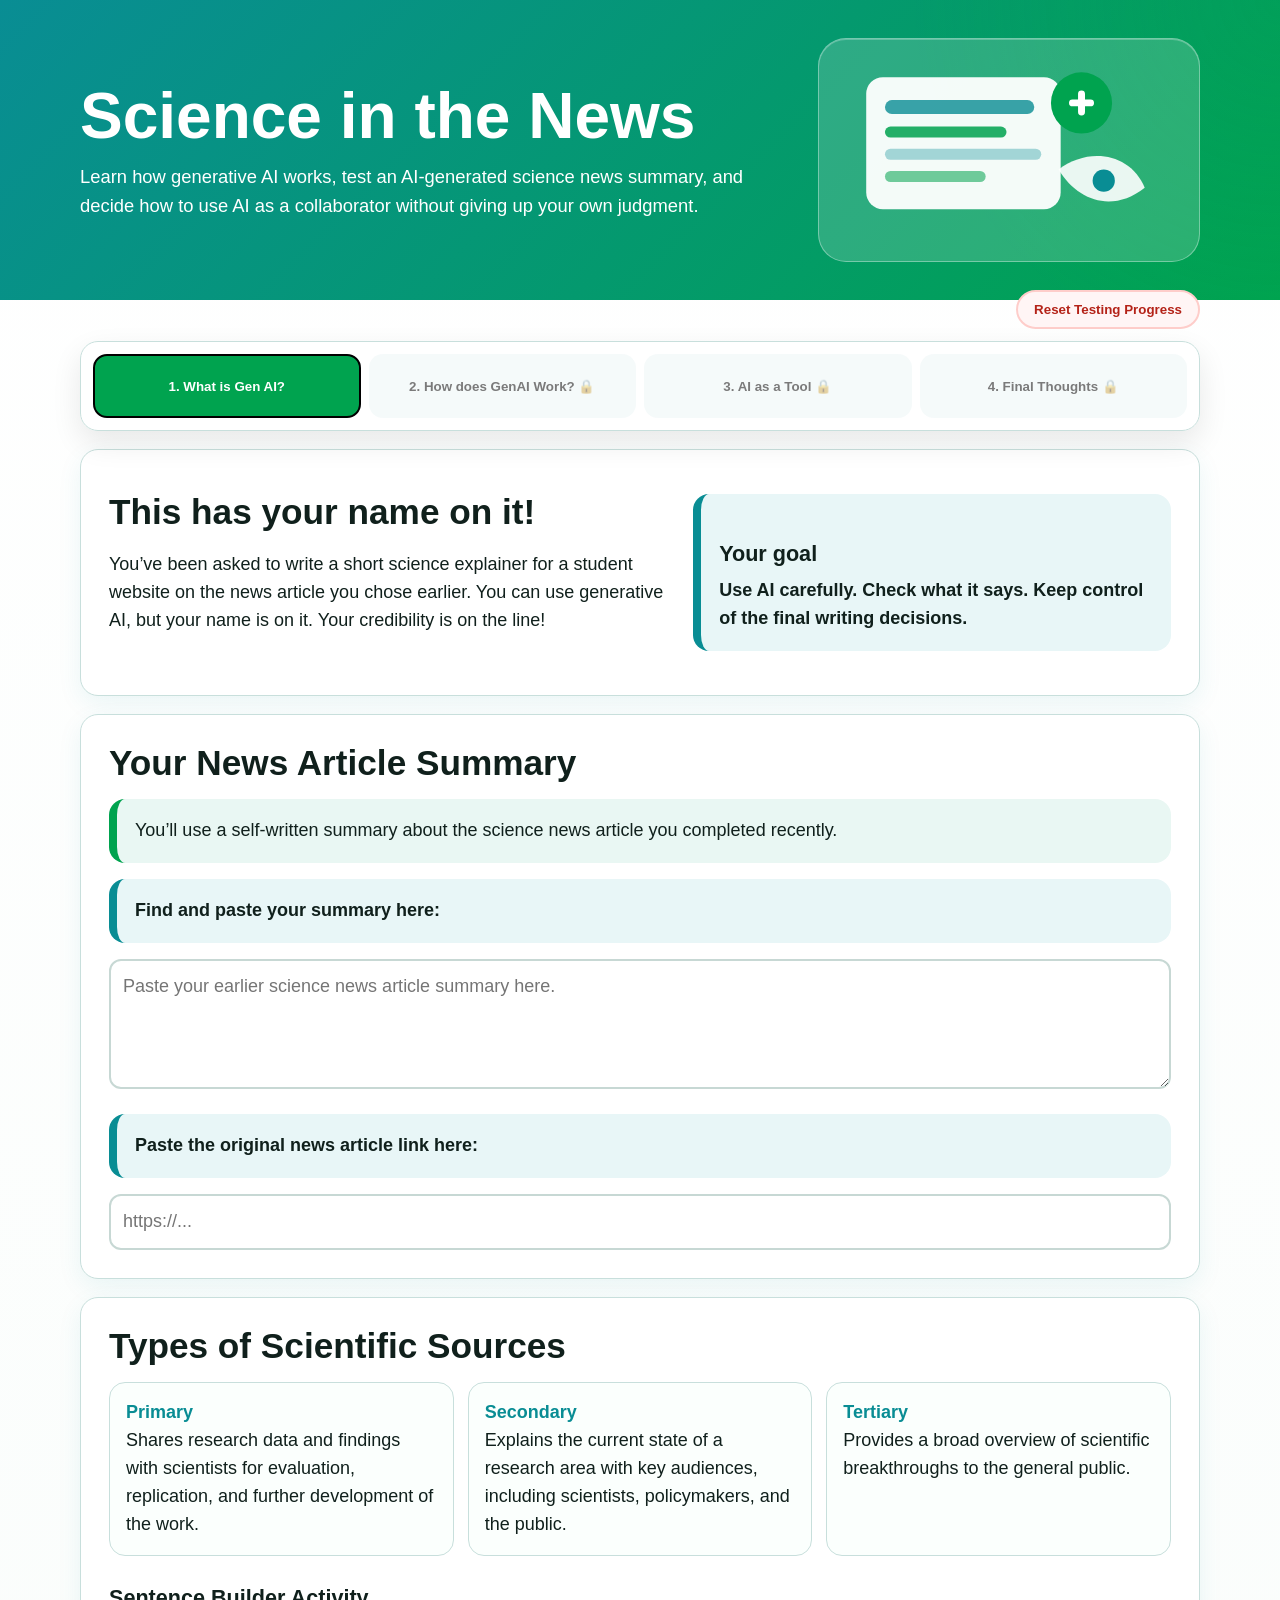
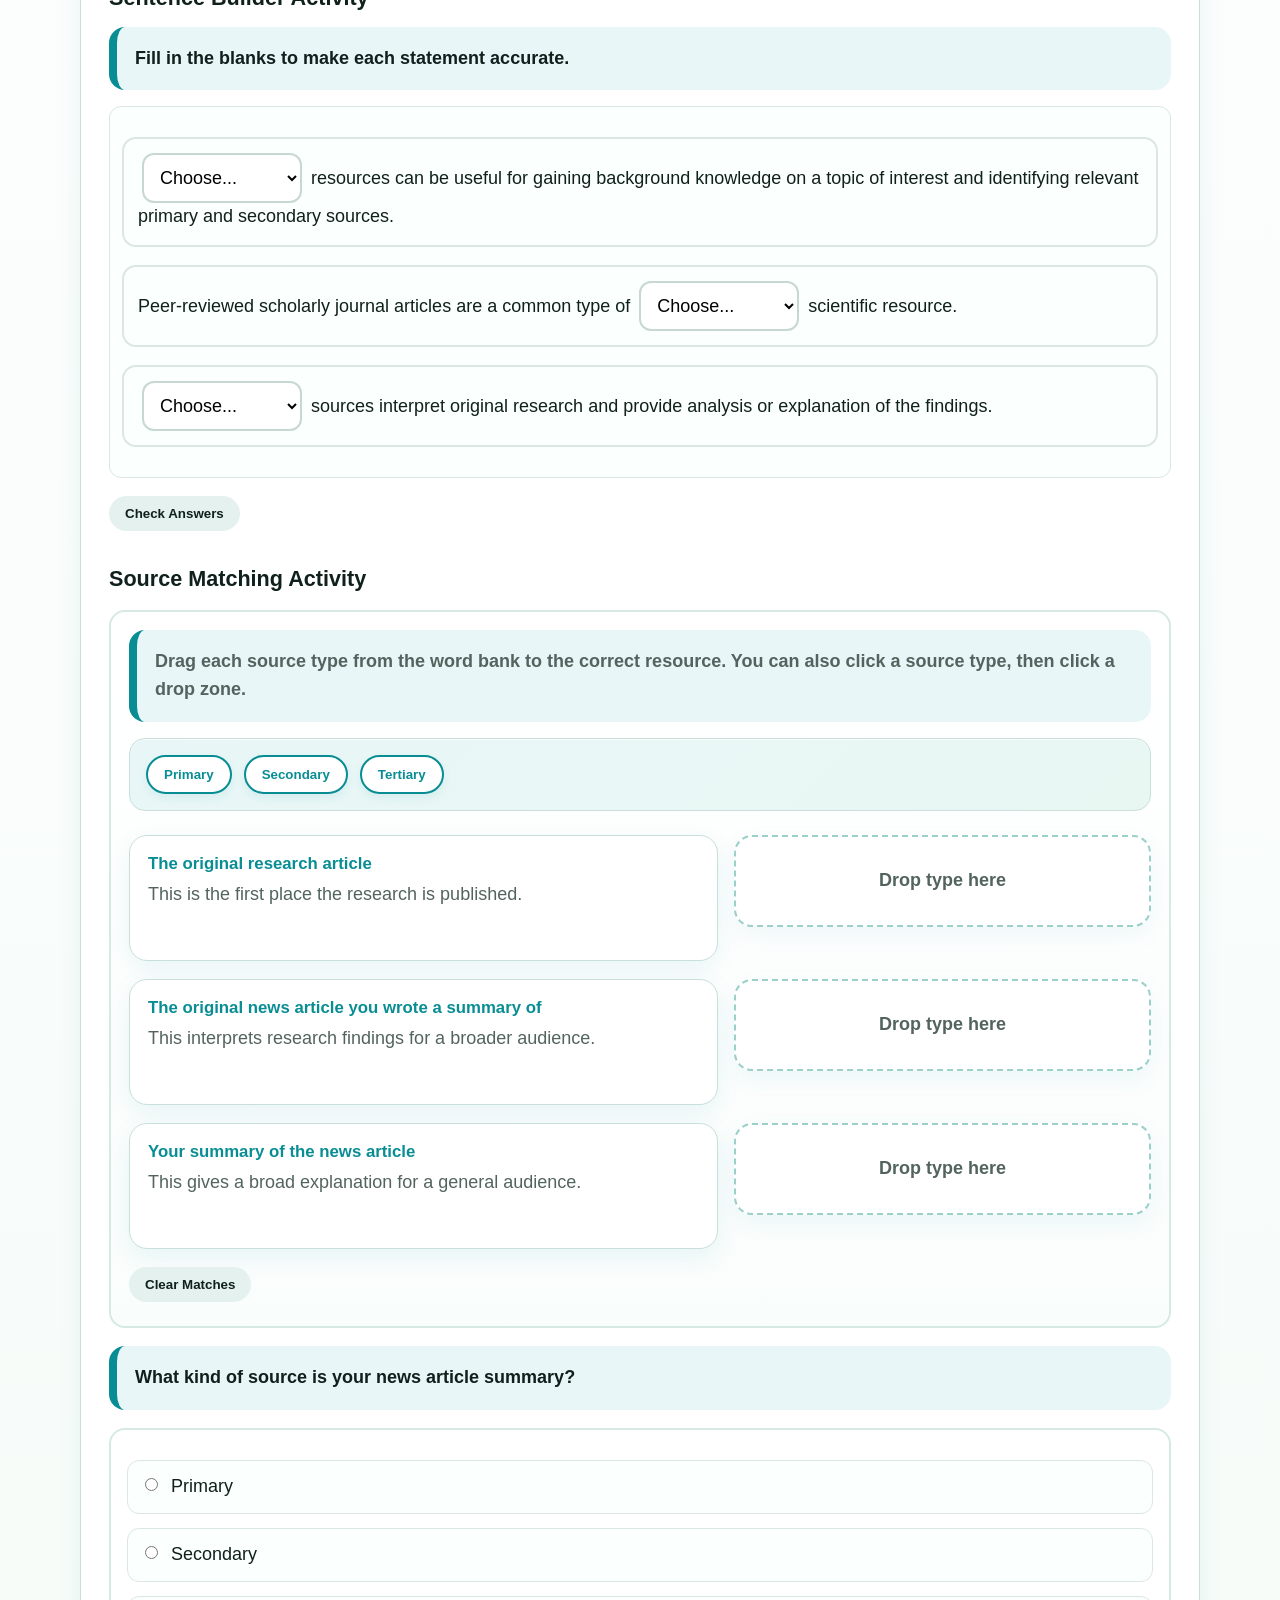
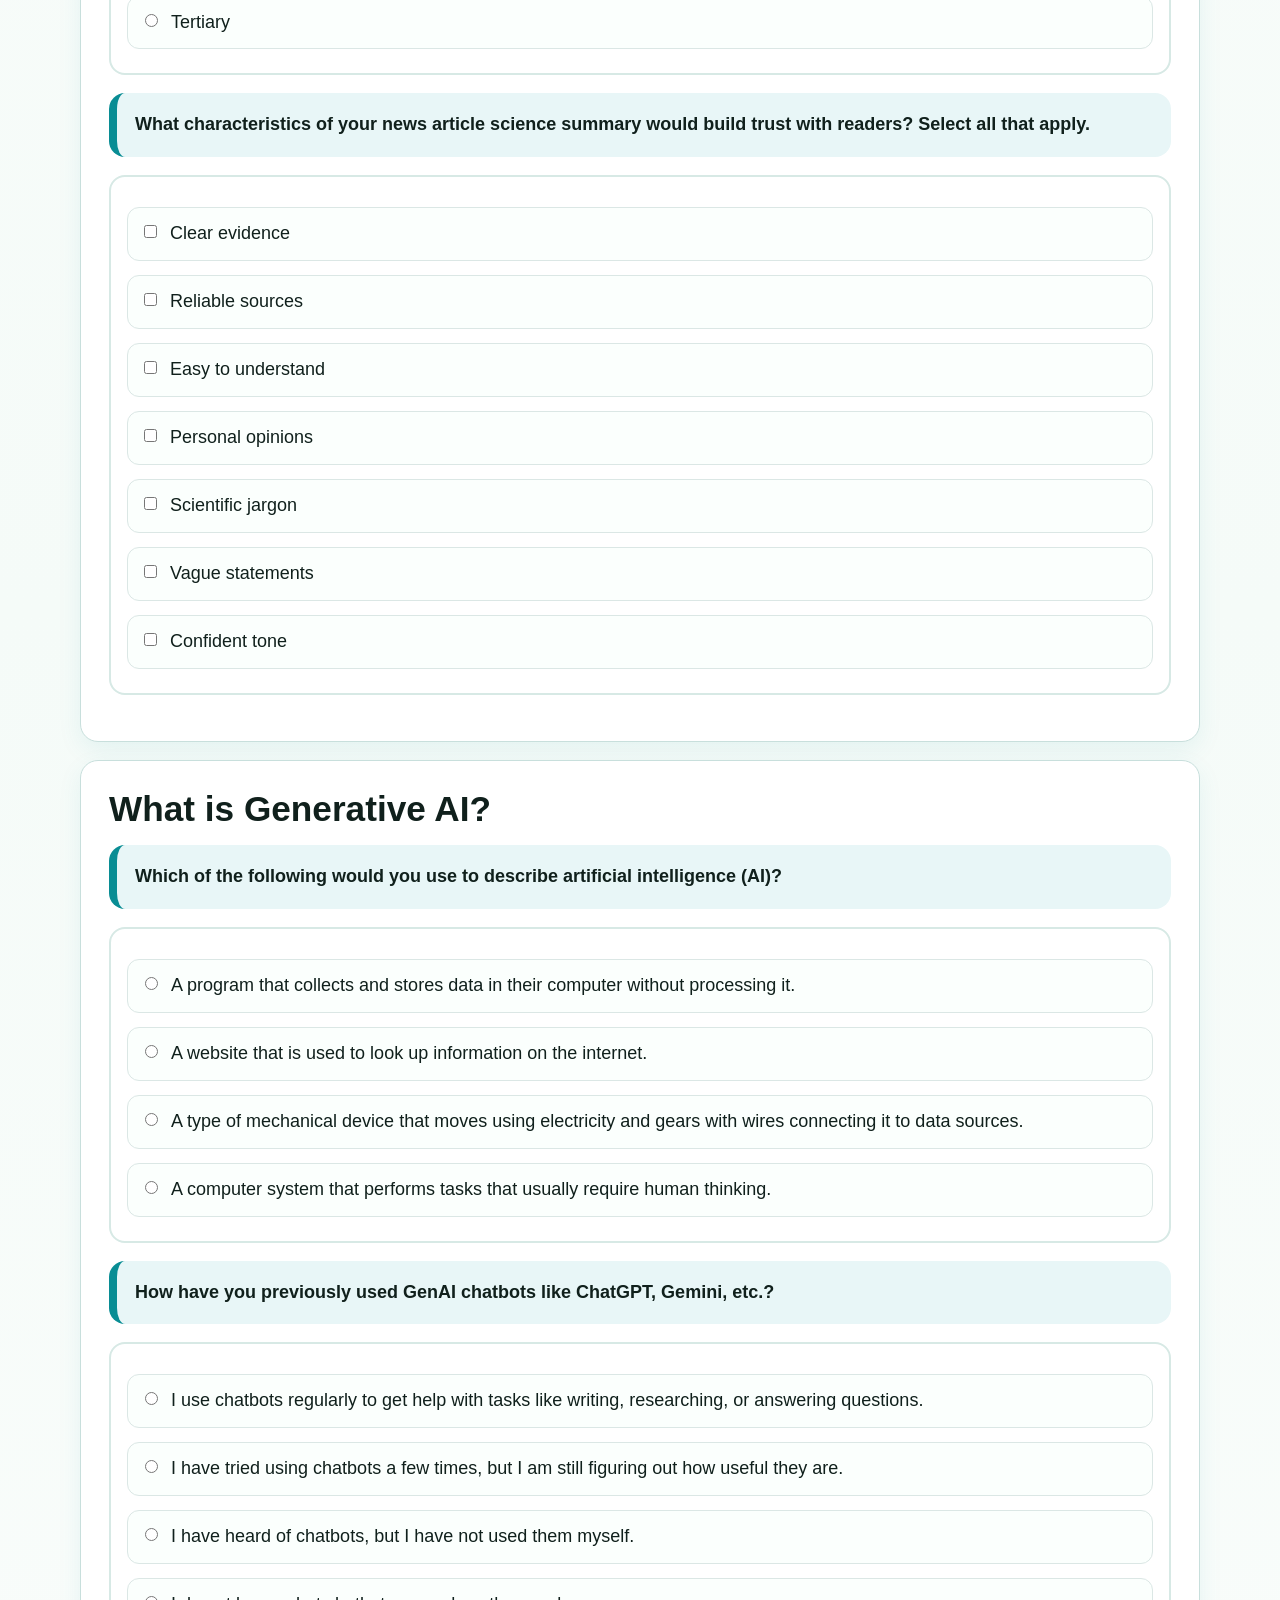
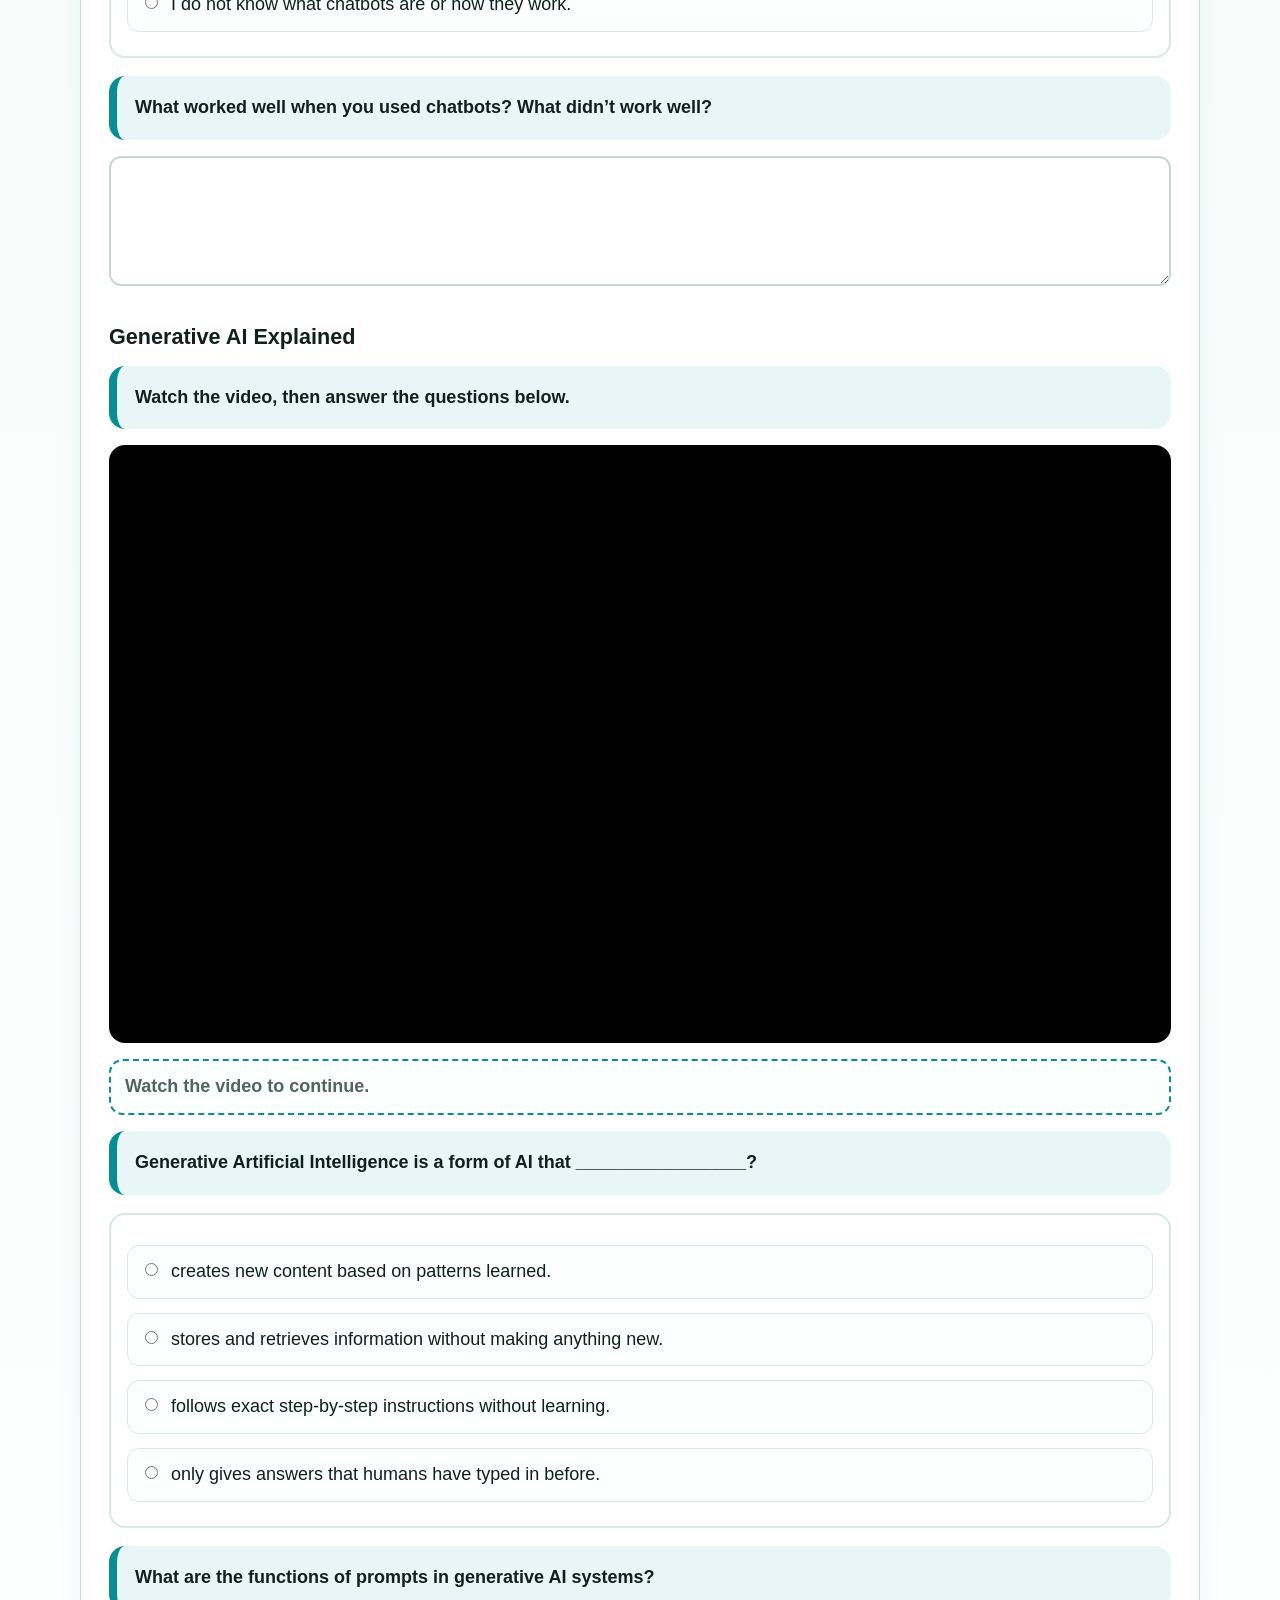
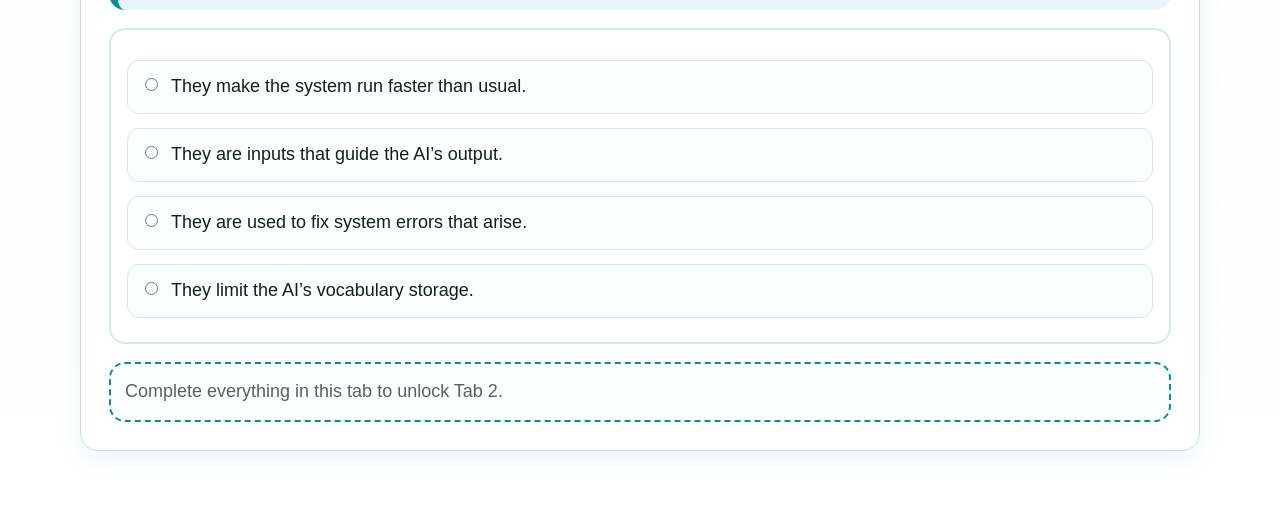
==== commit 06164fc7: "Refactor callouts, add debug checker, relax video Replace multiple <h4> callouts with <p> elements f" ====
--- a/Science in the New Project/index.html
+++ b/Science in the New Project/index.html
@@ -150,7 +150,7 @@
                     <!-- Sentence Builder Activity -->
                     <div class="sentence-builder" data-required-group="sentenceBuilder">
                         <h3>Sentence Builder Activity</h3>
-                        <h4 class="callout teal">Fill in the blanks to make each statement accurate.</h4>
+                        <p class="callout teal">Fill in the blanks to make each statement accurate.</p>
 
                         <div class="sentences">
                             <p class="sentence-item">
@@ -220,10 +220,10 @@
                         <h3>Source Matching Activity</h3>
 
                         <fieldset class="drag-match-activity">
-                            <h4 class="drag-instructions callout teal">
+                            <p class="drag-instructions callout teal">
                                 Drag each source type from the word bank to the correct resource.
                                 You can also click a source type, then click a drop zone.
-                            </h4>
+                            </p>
 
                             <div class="word-bank" aria-label="Word bank">
                                 <button type="button" class="drag-token" draggable="true" data-value="Primary">
@@ -298,7 +298,7 @@
                     </div>
 
                     <!-- Summary Source Type -->
-                    <h4 class="callout teal">What kind of source is your news article summary?</h4>
+                    <p class="callout teal">What kind of source is your news article summary?</p>
                     <fieldset data-required-group="summarySourceType">
                         <label class="option">
                             <input type="radio" name="summarySourceType" value="Primary" />
@@ -315,10 +315,10 @@
                     </fieldset>
 
                     <!-- Credibility Traits -->
-                    <h4 class="callout teal">
+                    <p class="callout teal">
                         What characteristics of your news article science summary would build trust with readers?
                         Select all that apply.
-                    </h4>
+                    </p>
                     <fieldset data-required-group="credibilityTraits">
                         <label class="option">
                             <input type="checkbox" name="credibilityTraits" value="Clear evidence" />
@@ -355,9 +355,9 @@
                 <section class="card">
                     <h2>What is Generative AI?</h2>
 
-                    <h4 class="callout teal">
+                    <p class="callout teal">
                         Which of the following would you use to describe artificial intelligence (AI)?
-                    </h4>
+                    </p>
                     <fieldset data-required-group="aiDefinition">
                         <label class="option">
                             <input type="radio" name="aiDefinition" value="storage" />
@@ -378,9 +378,9 @@
                         </label>
                     </fieldset>
 
-                    <h4 class="callout teal">
+                    <p class="callout teal">
                         How have you previously used GenAI chatbots like ChatGPT, Gemini, etc.?
-                    </h4>
+                    </p>
                     <fieldset data-required-group="chatbotUse">
                         <label class="option">
                             <input type="radio" name="chatbotUse" value="regularly" />
@@ -402,14 +402,14 @@
                     </fieldset>
 
                     <div id="chatbotExperienceFollowup">
-                        <label for="chatbotObservations">
+                        <label for="chatbotObservations" class="callout teal">
                             What worked well when you used chatbots? What didn’t work well?
                         </label>
-                        <textarea id="chatbotObservations" name="chatbotObservations" data-required></textarea>
+                        <textarea id="chatbotObservations" name="chatbotObservations"></textarea>
                     </div>
 
                     <h3>Generative AI Explained</h3>
-                    <h4 class="callout teal">Watch the video, then answer the questions below.</h4>
+                    <p class="callout teal">Watch the video, then answer the questions below.</p>
 
                     <div class="video-embed">
                         <div id="genaiVideo"></div>
@@ -422,9 +422,9 @@
                     <input type="hidden" id="watchedVideo" name="watchedVideo" data-required value="" />
                     <input type="hidden" id="videoTimerComplete" name="videoTimerComplete" data-required value="" />
 
-                    <h4 class="callout teal">
+                    <p class="callout teal">
                         Generative Artificial Intelligence is a form of AI that _________________?
-                    </h4>
+                    </p>
                     <fieldset data-required-group="genaiDefinition">
                         <label class="option">
                             <input type="radio" name="genaiDefinition" value="creates" />
@@ -444,9 +444,9 @@
                         </label>
                     </fieldset>
 
-                    <h4 class="callout teal">
+                    <p class="callout teal">
                         What are the functions of prompts in generative AI systems?
-                    </h4>
+                    </p>
                     <fieldset data-required-group="promptFunction">
                         <label class="option">
                             <input type="radio" name="promptFunction" value="faster" />
@@ -486,8 +486,9 @@
                     </p>
 
                     <div class="callout teal">
-                        <strong>For the rest of this lesson, you’ll need your chatbot open.</strong>
-                        Split your screen with this lesson and your chatbot.
+                        <p>For the rest of this lesson, you’ll need your chatbot open.
+                            Split your screen with this lesson and your chatbot.
+                        </p>
                     </div>
 
                     <div class="workspace-widget">
--- a/Science in the New Project/styles.css
+++ b/Science in the New Project/styles.css
@@ -245,7 +245,7 @@
 .callout.teal {
     border-left-color: var(--teal);
     background: var(--soft-teal);
-    font-weight: 800;
+    font-weight: bold;
 }
 
 .callout p {
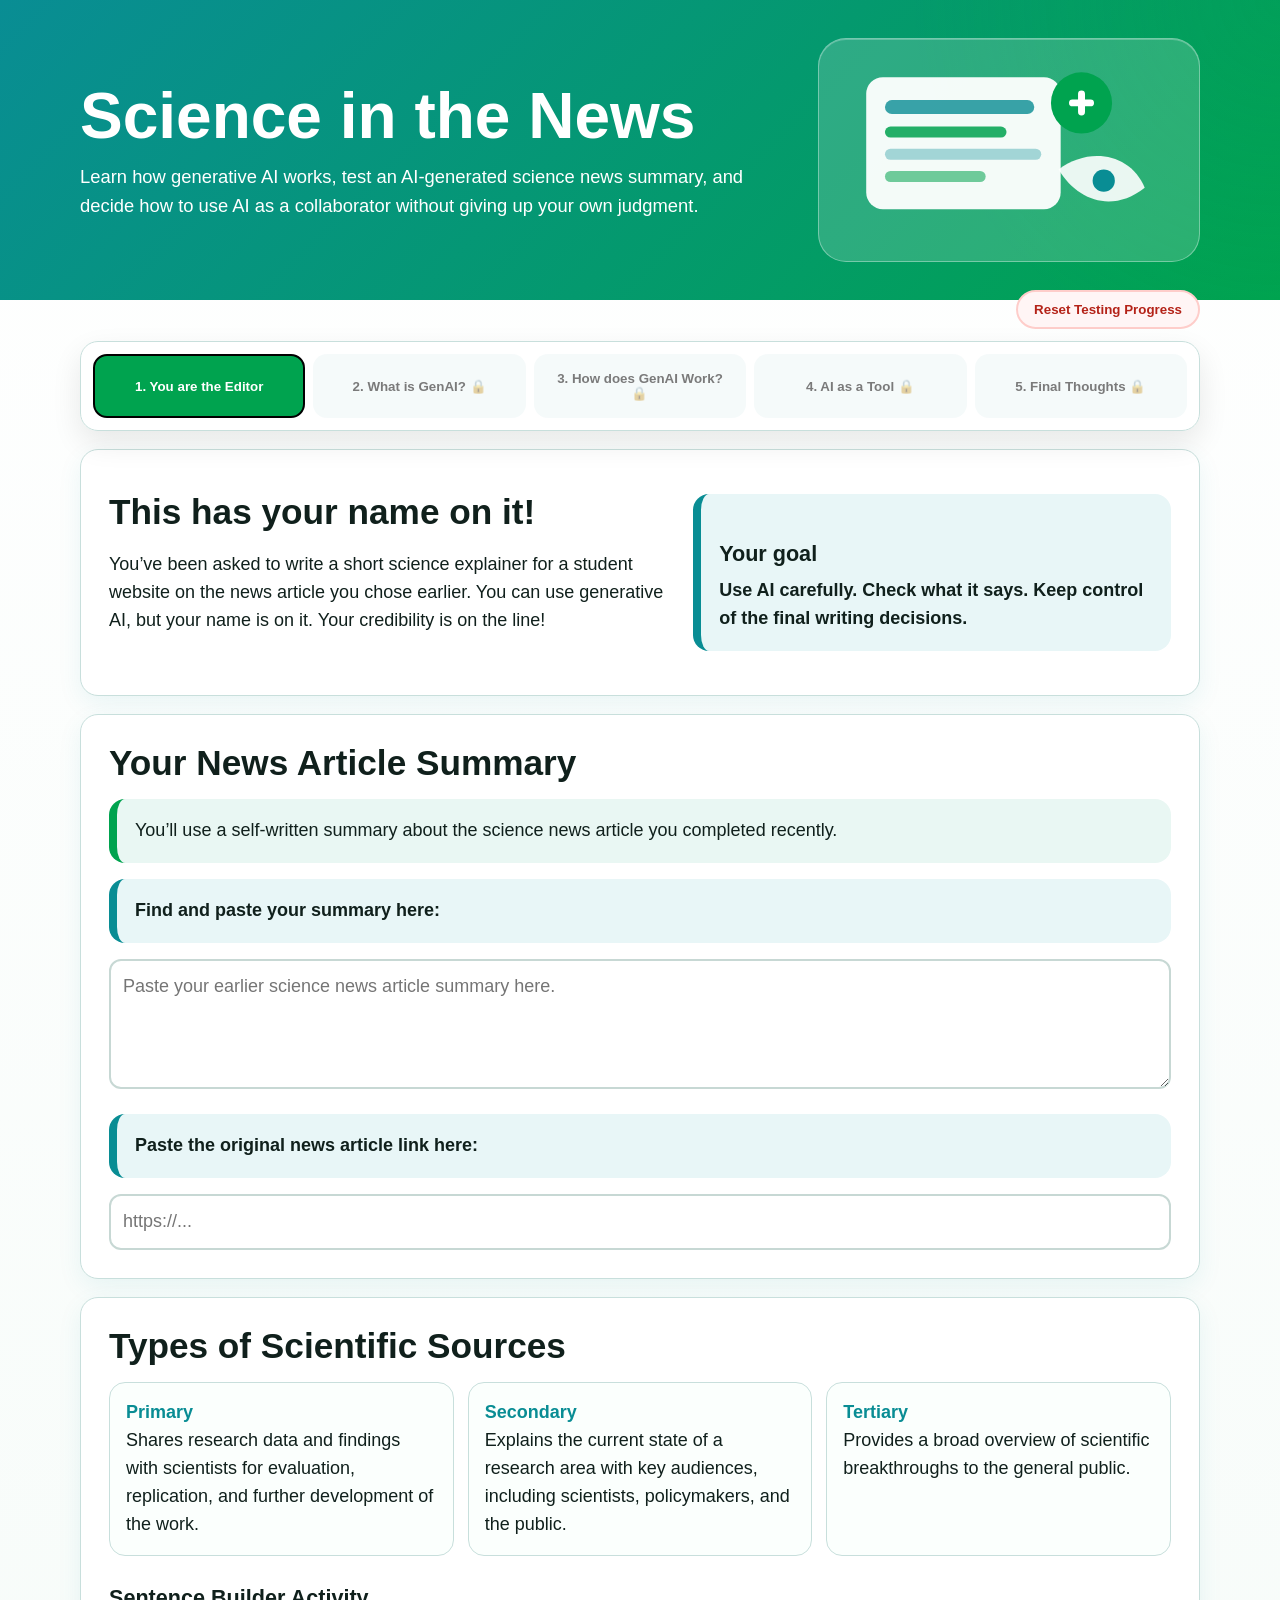
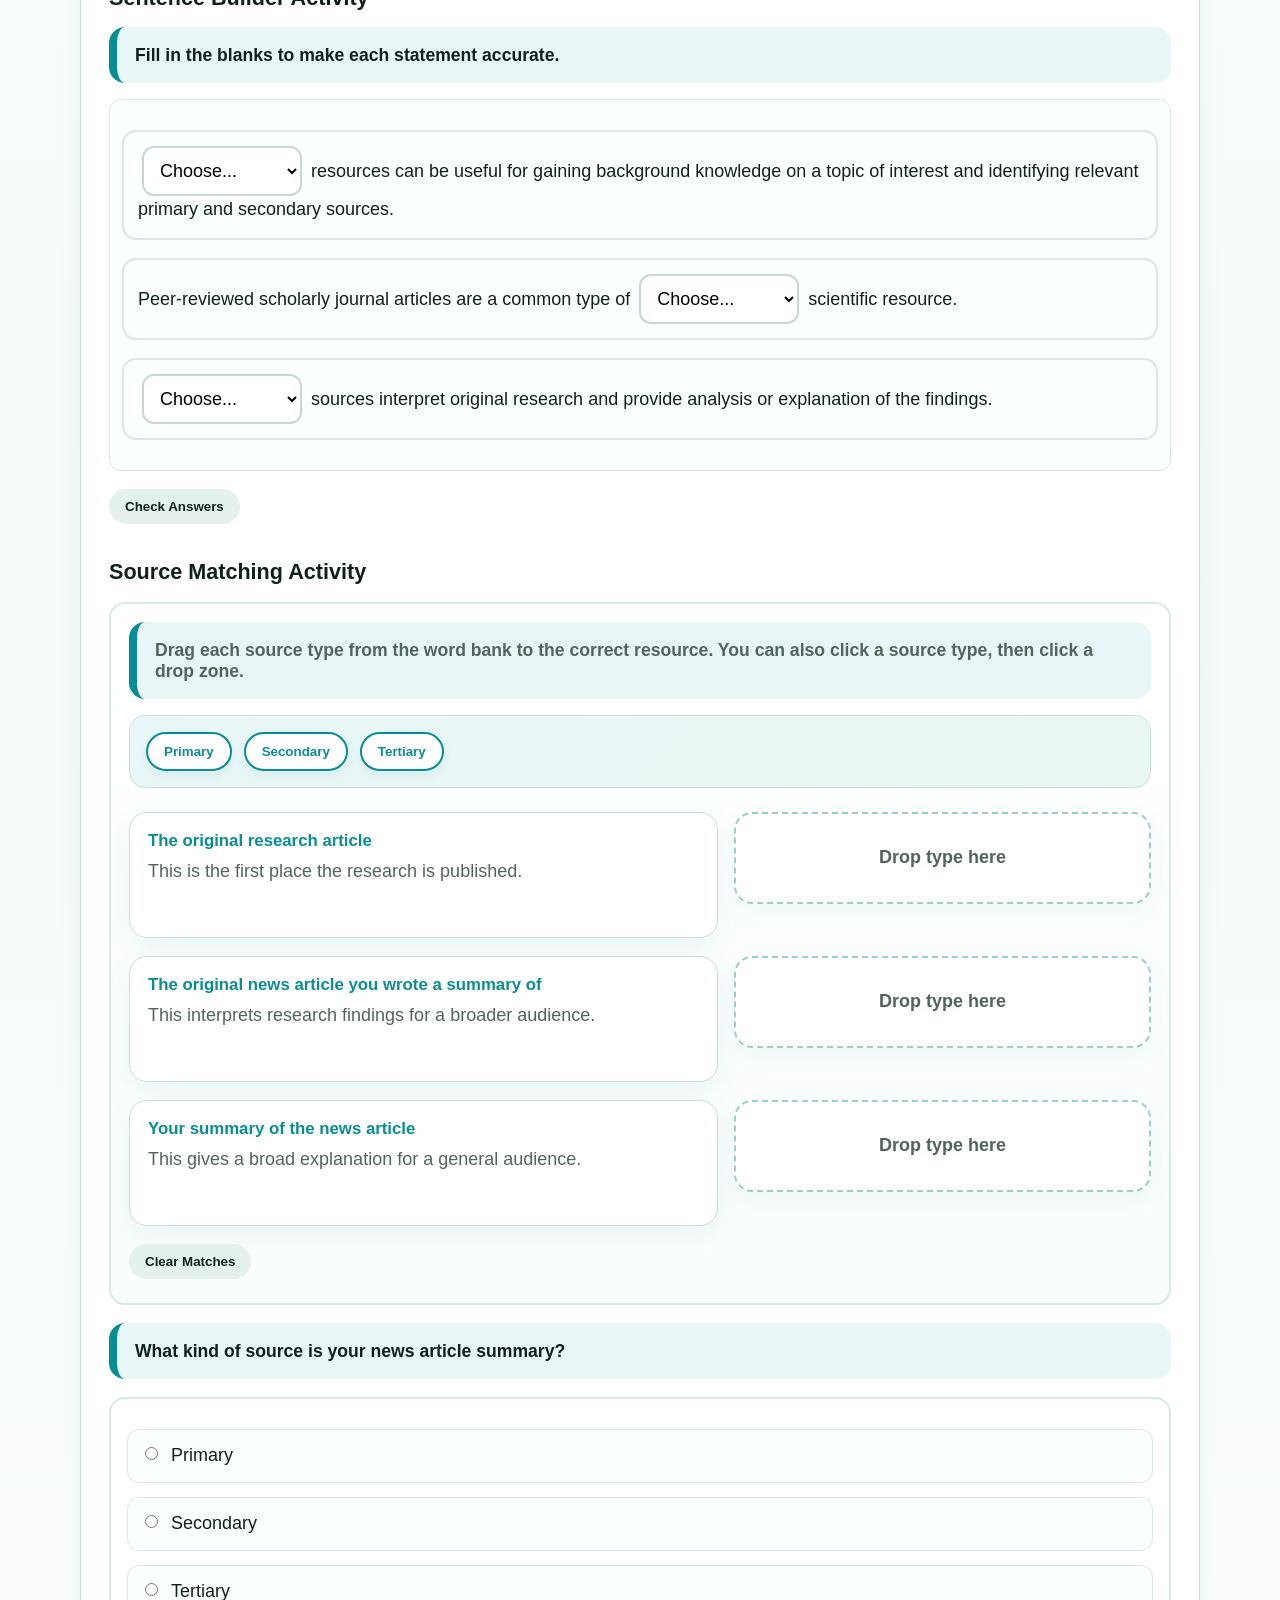
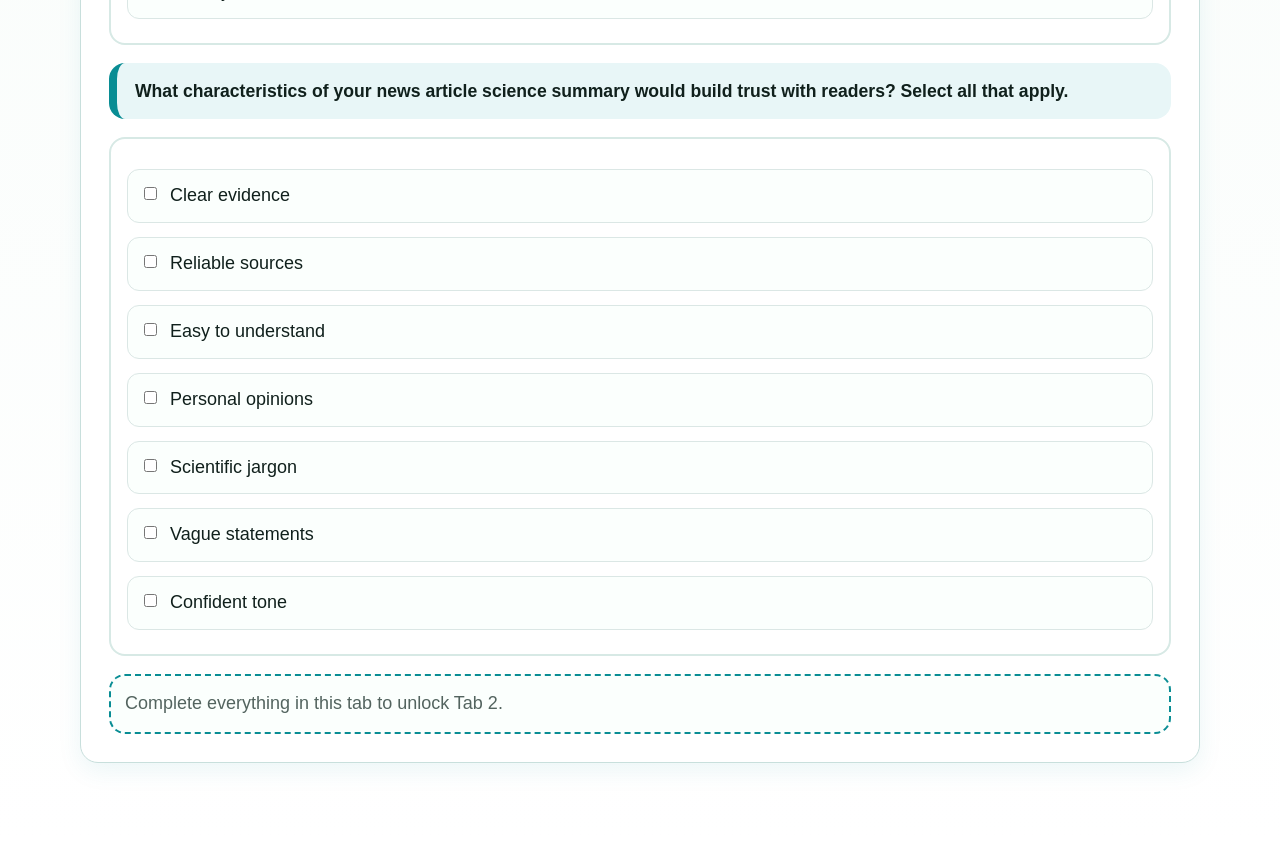
==== commit eedc861f: "Refactor tabs, add debug helper, persist video config Rename and reorder lesson tabs (add a 5th tab)" ====
--- a/Science in the New Project/index.html
+++ b/Science in the New Project/index.html
@@ -4,7 +4,7 @@
 <head>
     <!-- ======================================================
         Basic Page Setup
-        ===================================================== -->
+        ====================================================== -->
     <meta charset="UTF-8" />
     <meta name="viewport" content="width=device-width, initial-scale=1.0" />
     <meta name="author" content="Created by SonoranByte for ETX at ASU" />
@@ -64,16 +64,23 @@
             ====================================================== -->
         <nav class="tabs" aria-label="Lesson tabs">
             <button type="button" class="tab-button active" data-tab-button="0">
-                1. What is Gen AI?
+                1. You are the Editor
             </button>
+
             <button type="button" class="tab-button locked" data-tab-button="1">
-                2. How does GenAI Work?
+                2. What is GenAI?
             </button>
+
             <button type="button" class="tab-button locked" data-tab-button="2">
-                3. AI as a Tool
+                3. How does GenAI Work?
             </button>
+
             <button type="button" class="tab-button locked" data-tab-button="3">
-                4. Final Thoughts
+                4. AI as a Tool
+            </button>
+
+            <button type="button" class="tab-button locked" data-tab-button="4">
+                5. Final Thoughts
             </button>
         </nav>
 
@@ -84,7 +91,7 @@
             </div>
 
             <!-- ==================================================
-                TAB 1: What is Gen AI?
+                TAB 1: You are the Editor
                 ================================================== -->
             <article class="tab-panel active" data-tab="0">
                 <!-- Introduction -->
@@ -150,7 +157,7 @@
                     <!-- Sentence Builder Activity -->
                     <div class="sentence-builder" data-required-group="sentenceBuilder">
                         <h3>Sentence Builder Activity</h3>
-                        <p class="callout teal">Fill in the blanks to make each statement accurate.</p>
+                        <h4 class="callout teal">Fill in the blanks to make each statement accurate.</h4>
 
                         <div class="sentences">
                             <p class="sentence-item">
@@ -220,10 +227,10 @@
                         <h3>Source Matching Activity</h3>
 
                         <fieldset class="drag-match-activity">
-                            <p class="drag-instructions callout teal">
+                            <h4 class="drag-instructions callout teal">
                                 Drag each source type from the word bank to the correct resource.
                                 You can also click a source type, then click a drop zone.
-                            </p>
+                            </h4>
 
                             <div class="word-bank" aria-label="Word bank">
                                 <button type="button" class="drag-token" draggable="true" data-value="Primary">
@@ -298,7 +305,7 @@
                     </div>
 
                     <!-- Summary Source Type -->
-                    <p class="callout teal">What kind of source is your news article summary?</p>
+                    <h4 class="callout teal">What kind of source is your news article summary?</h4>
                     <fieldset data-required-group="summarySourceType">
                         <label class="option">
                             <input type="radio" name="summarySourceType" value="Primary" />
@@ -315,10 +322,10 @@
                     </fieldset>
 
                     <!-- Credibility Traits -->
-                    <p class="callout teal">
+                    <h4 class="callout teal">
                         What characteristics of your news article science summary would build trust with readers?
                         Select all that apply.
-                    </p>
+                    </h4>
                     <fieldset data-required-group="credibilityTraits">
                         <label class="option">
                             <input type="checkbox" name="credibilityTraits" value="Clear evidence" />
@@ -349,15 +356,23 @@
                             Confident tone
                         </label>
                     </fieldset>
+
+                    <div class="completion-status" data-status="0">
+                        Complete everything in this tab to unlock Tab 2.
+                    </div>
                 </section>
-
-                <!-- What is Generative AI? -->
+            </article>
+
+            <!-- ==================================================
+                TAB 2: What is GenAI?
+                ================================================== -->
+            <article class="tab-panel" data-tab="1">
                 <section class="card">
                     <h2>What is Generative AI?</h2>
 
-                    <p class="callout teal">
+                    <h4 class="callout teal">
                         Which of the following would you use to describe artificial intelligence (AI)?
-                    </p>
+                    </h4>
                     <fieldset data-required-group="aiDefinition">
                         <label class="option">
                             <input type="radio" name="aiDefinition" value="storage" />
@@ -378,9 +393,9 @@
                         </label>
                     </fieldset>
 
-                    <p class="callout teal">
+                    <h4 class="callout teal">
                         How have you previously used GenAI chatbots like ChatGPT, Gemini, etc.?
-                    </p>
+                    </h4>
                     <fieldset data-required-group="chatbotUse">
                         <label class="option">
                             <input type="radio" name="chatbotUse" value="regularly" />
@@ -402,14 +417,14 @@
                     </fieldset>
 
                     <div id="chatbotExperienceFollowup">
-                        <label for="chatbotObservations" class="callout teal">
+                        <label for="chatbotObservations">
                             What worked well when you used chatbots? What didn’t work well?
                         </label>
-                        <textarea id="chatbotObservations" name="chatbotObservations"></textarea>
+                        <textarea id="chatbotObservations" name="chatbotObservations" data-required></textarea>
                     </div>
 
                     <h3>Generative AI Explained</h3>
-                    <p class="callout teal">Watch the video, then answer the questions below.</p>
+                    <h4 class="callout teal">Watch the video, then answer the questions below.</h4>
 
                     <div class="video-embed">
                         <div id="genaiVideo"></div>
@@ -422,9 +437,9 @@
                     <input type="hidden" id="watchedVideo" name="watchedVideo" data-required value="" />
                     <input type="hidden" id="videoTimerComplete" name="videoTimerComplete" data-required value="" />
 
-                    <p class="callout teal">
+                    <h4 class="callout teal">
                         Generative Artificial Intelligence is a form of AI that _________________?
-                    </p>
+                    </h4>
                     <fieldset data-required-group="genaiDefinition">
                         <label class="option">
                             <input type="radio" name="genaiDefinition" value="creates" />
@@ -444,9 +459,9 @@
                         </label>
                     </fieldset>
 
-                    <p class="callout teal">
+                    <h4 class="callout teal">
                         What are the functions of prompts in generative AI systems?
-                    </p>
+                    </h4>
                     <fieldset data-required-group="promptFunction">
                         <label class="option">
                             <input type="radio" name="promptFunction" value="faster" />
@@ -466,16 +481,16 @@
                         </label>
                     </fieldset>
 
-                    <div class="completion-status" data-status="0">
-                        Complete everything in this tab to unlock Tab 2.
+                    <div class="completion-status" data-status="1">
+                        Complete everything in this tab to unlock Tab 3.
                     </div>
                 </section>
             </article>
 
             <!-- ==================================================
-                TAB 2: How does GenAI Work?
+                TAB 3: How does GenAI Work?
                 ================================================== -->
-            <article class="tab-panel" data-tab="1">
+            <article class="tab-panel" data-tab="2">
                 <!-- Open Chatbot -->
                 <section class="card">
                     <h2>Open your Chatbot</h2>
@@ -486,9 +501,8 @@
                     </p>
 
                     <div class="callout teal">
-                        <p>For the rest of this lesson, you’ll need your chatbot open.
-                            Split your screen with this lesson and your chatbot.
-                        </p>
+                        <strong>For the rest of this lesson, you’ll need your chatbot open.</strong>
+                        Split your screen with this lesson and your chatbot.
                     </div>
 
                     <div class="workspace-widget">
@@ -592,10 +606,10 @@
                     <textarea id="studentAISummaryPrompt" name="studentAISummaryPrompt" class="large-textarea"
                         data-required
                         placeholder="Write your prompt here. Include the article link, audience, word limit, and request for credible scientific resources with links."></textarea>
+
                     <label for="aiSummaryDraft" class="callout teal">
                         Paste the summary the AI generated here.
                     </label>
-
                     <textarea id="aiSummaryDraft" name="aiSummaryDraft" class="large-textarea" data-required
                         placeholder="Paste the AI-generated summary here."></textarea>
                 </section>
@@ -691,367 +705,368 @@
                     </fieldset>
 
                     <h4 class="callout teal">
-                        Based on how AI generates summaries, which statements are true about the summaries? Select all
-                        that apply.
+                        Based on how AI generates summaries, which statements are true about the summaries?
+                        Select all that apply.
                     </h4>
 
-                    <fieldset data-required-group="summaryDirection">
-                        <label class="option">
-                            <input type="checkbox" name="summaryDirection" value="more accurate" />
+                    <fieldset data-required-group="summaryTruths">
+                        <label class="option">
+                            <input type="checkbox" name="summaryTruths" value="may contain errors" />
                             They are often accurate but may contain errors.
                         </label>
                         <label class="option">
-                            <input type="checkbox" name="summaryDirection" value="simplified" />
+                            <input type="checkbox" name="summaryTruths" value="may omit details" />
                             They may omit important details or simplify complex ideas.
                         </label>
                         <label class="option">
-                            <input type="checkbox" name="summaryDirection" value="exaggerated" />
-                            They are completely reliable and free of mistakes
-                        </label>
-                        <label class="option">
-                            <input type="checkbox" name="summaryDirection" value="unclear" />
+                            <input type="checkbox" name="summaryTruths" value="completely reliable" />
+                            They are completely reliable and free of mistakes.
+                        </label>
+                        <label class="option">
+                            <input type="checkbox" name="summaryTruths" value="completely inaccurate" />
                             They are completely inaccurate and not useful.
                         </label>
                         <label class="option">
-                            <input type="checkbox" name="summaryDirection" value="none" />
+                            <input type="checkbox" name="summaryTruths" value="depends on prompt" />
                             They depend on the prompt and how the AI was used.
                         </label>
                     </fieldset>
-
-                    <!-- Analyze the Chatbot Summary -->
-                    <section class="card">
-                        <h2>Analyze the Chatbot Summary</h2>
-
-                        <p class="callout">
-                            GenAI output is not 100% accurate. As the editor, make sure it's credible!
-                            Use lateral reading to check the references in the chatbot-generated summary article
-                            to verify whether they exist.
+                </section>
+
+                <!-- Analyze the Chatbot Summary -->
+                <section class="card">
+                    <h2>Analyze the Chatbot Summary</h2>
+
+                    <p class="callout">
+                        GenAI output is not 100% accurate. As the editor, make sure it's credible!
+                        Use lateral reading to check the references in the chatbot-generated summary article
+                        to verify whether they exist.
+                    </p>
+
+                    <div class="callout teal">
+                        <h3>For each link in the article:</h3>
+
+                        <h4>Open the link</h4>
+                        <ul>
+                            <li>Copy the title and search for it using Google or Google Scholar.</li>
+                        </ul>
+
+                        <h4>Confirm the source</h4>
+                        <ul>
+                            <li>Does the link lead to a real, relevant page?</li>
+                            <li>What information does it provide?</li>
+                        </ul>
+
+                        <h4>Evaluate credibility</h4>
+                        <ul>
+                            <li>Who is the author? Do they have expertise?</li>
+                            <li>Are there any clear biases or conflicts of interest?</li>
+                            <li>Do other credible sources say the same thing?</li>
+                        </ul>
+
+                        <h4>Check sourcing</h4>
+                        <ul>
+                            <li>Is the original primary source included?</li>
+                        </ul>
+                    </div>
+
+                    <label for="lateralNotes" class="callout teal">
+                        Take notes on what you discovered for each link and record them below.
+                        This will take a while. Dive deep!
+                    </label>
+
+                    <textarea id="lateralNotes" name="lateralNotes" class="large-textarea" data-required
+                        placeholder="Record your notes for each link here. Include whether each source exists, what it says, who created it, and whether it seems credible."></textarea>
+
+                    <!-- Rubric -->
+                    <h4 class="callout teal">
+                        Use the rubric (scoring guide) to score the GenAI summary.
+                        Select the most appropriate score for each row.
+                    </h4>
+
+                    <div class="rubric-wrap">
+                        <table class="rubric" aria-label="AI summary grading rubric">
+                            <thead>
+                                <tr>
+                                    <th>Criteria</th>
+                                    <th>4 - Excellent</th>
+                                    <th>3 - Good</th>
+                                    <th>2 - Some Issues</th>
+                                    <th>0 - Needs Work</th>
+                                </tr>
+                            </thead>
+                            <tbody>
+                                <tr>
+                                    <td class="criteria">Covers the main ideas</td>
+                                    <td class="rubric-choice">
+                                        <label>
+                                            <input type="radio" name="rubric1" value="4" />
+                                            <span>All big ideas are included and clear.</span>
+                                        </label>
+                                    </td>
+                                    <td class="rubric-choice">
+                                        <label>
+                                            <input type="radio" name="rubric1" value="3" />
+                                            <span>Most big ideas are there.</span>
+                                        </label>
+                                    </td>
+                                    <td class="rubric-choice">
+                                        <label>
+                                            <input type="radio" name="rubric1" value="2" />
+                                            <span>Only a few ideas are included.</span>
+                                        </label>
+                                    </td>
+                                    <td class="rubric-choice">
+                                        <label>
+                                            <input type="radio" name="rubric1" value="0" />
+                                            <span>Misses most big ideas.</span>
+                                        </label>
+                                    </td>
+                                </tr>
+
+                                <tr>
+                                    <td class="criteria">Clear and easy to read</td>
+                                    <td class="rubric-choice">
+                                        <label>
+                                            <input type="radio" name="rubric2" value="4" />
+                                            <span>Well written and easy to understand.</span>
+                                        </label>
+                                    </td>
+                                    <td class="rubric-choice">
+                                        <label>
+                                            <input type="radio" name="rubric2" value="3" />
+                                            <span>Mostly clear, some confusing parts.</span>
+                                        </label>
+                                    </td>
+                                    <td class="rubric-choice">
+                                        <label>
+                                            <input type="radio" name="rubric2" value="2" />
+                                            <span>Some parts are confusing or vague.</span>
+                                        </label>
+                                    </td>
+                                    <td class="rubric-choice">
+                                        <label>
+                                            <input type="radio" name="rubric2" value="0" />
+                                            <span>Hard to follow or unclear.</span>
+                                        </label>
+                                    </td>
+                                </tr>
+
+                                <tr>
+                                    <td class="criteria">Missing information</td>
+                                    <td class="rubric-choice">
+                                        <label>
+                                            <input type="radio" name="rubric3" value="4" />
+                                            <span>No important information is left out.</span>
+                                        </label>
+                                    </td>
+                                    <td class="rubric-choice">
+                                        <label>
+                                            <input type="radio" name="rubric3" value="3" />
+                                            <span>One thing is missing.</span>
+                                        </label>
+                                    </td>
+                                    <td class="rubric-choice">
+                                        <label>
+                                            <input type="radio" name="rubric3" value="2" />
+                                            <span>Some important stuff is left out or off.</span>
+                                        </label>
+                                    </td>
+                                    <td class="rubric-choice">
+                                        <label>
+                                            <input type="radio" name="rubric3" value="0" />
+                                            <span>Major info is missing.</span>
+                                        </label>
+                                    </td>
+                                </tr>
+
+                                <tr>
+                                    <td class="criteria">Use of evidence</td>
+                                    <td class="rubric-choice">
+                                        <label>
+                                            <input type="radio" name="rubric4" value="4" />
+                                            <span>Mentions studies, data, or experts.</span>
+                                        </label>
+                                    </td>
+                                    <td class="rubric-choice">
+                                        <label>
+                                            <input type="radio" name="rubric4" value="3" />
+                                            <span>Mentions some evidence of studies/data.</span>
+                                        </label>
+                                    </td>
+                                    <td class="rubric-choice">
+                                        <label>
+                                            <input type="radio" name="rubric4" value="2" />
+                                            <span>Vague or weak reference to studies/data.</span>
+                                        </label>
+                                    </td>
+                                    <td class="rubric-choice">
+                                        <label>
+                                            <input type="radio" name="rubric4" value="0" />
+                                            <span>No evidence of studies/data included.</span>
+                                        </label>
+                                    </td>
+                                </tr>
+
+                                <tr>
+                                    <td class="criteria">Source Credibility</td>
+                                    <td class="rubric-choice">
+                                        <label>
+                                            <input type="radio" name="rubric5" value="4" />
+                                            <span>Uses reliable sources and cites the original news article.</span>
+                                        </label>
+                                    </td>
+                                    <td class="rubric-choice">
+                                        <label>
+                                            <input type="radio" name="rubric5" value="3" />
+                                            <span>Sources are reliable, but do not include the original news
+                                                article.</span>
+                                        </label>
+                                    </td>
+                                    <td class="rubric-choice">
+                                        <label>
+                                            <input type="radio" name="rubric5" value="2" />
+                                            <span>At least two sources are not reliable.</span>
+                                        </label>
+                                    </td>
+                                    <td class="rubric-choice">
+                                        <label>
+                                            <input type="radio" name="rubric5" value="0" />
+                                            <span>All sources are questionable or unknown.</span>
+                                        </label>
+                                    </td>
+                                </tr>
+                            </tbody>
+                        </table>
+                    </div>
+
+                    <div class="score-box">
+                        <div class="score-card">
+                            Total score: <span id="rubricScore">0</span> / 20
+                        </div>
+                    </div>
+
+                    <h4 class="callout teal">
+                        How did the chatbot do overall?
+                    </h4>
+
+                    <fieldset data-required-group="aiSummaryOverallRating">
+                        <label class="option">
+                            <input type="radio" name="aiSummaryOverallRating" value="nailed it" />
+                            Nailed it (17-20 points)
+                        </label>
+
+                        <label class="option">
+                            <input type="radio" name="aiSummaryOverallRating" value="pretty good" />
+                            Pretty good (13-16 points)
+                        </label>
+
+                        <label class="option">
+                            <input type="radio" name="aiSummaryOverallRating" value="needs improvement" />
+                            Needs improvement (9-12 points)
+                        </label>
+
+                        <label class="option">
+                            <input type="radio" name="aiSummaryOverallRating" value="not credible" />
+                            Not credible (0-8 points)
+                        </label>
+                    </fieldset>
+
+                    <div class="callout">
+                        <p>
+                            Remember, you are the editor and your name will be on the science explainer!
+                            Now think about how the GenAI summary could be improved.
                         </p>
-
-                        <div class="callout teal">
-                            <h3>For each link in the article:</h3>
-
-                            <h4>Open the link</h4>
-                            <ul>
-                                <li>Copy the title and search for it using Google or Google Scholar.</li>
-                            </ul>
-
-                            <h4>Confirm the source</h4>
-                            <ul>
-                                <li>Does the link lead to a real, relevant page?</li>
-                                <li>What information does it provide?</li>
-                            </ul>
-
-                            <h4>Evaluate credibility</h4>
-                            <ul>
-                                <li>Who is the author? Do they have expertise?</li>
-                                <li>Are there any clear biases or conflicts of interest?</li>
-                                <li>Do other credible sources say the same thing?</li>
-                            </ul>
-
-                            <h4>Check sourcing</h4>
-                            <ul>
-                                <li>Is the original primary source included?</li>
-                            </ul>
-                        </div>
-
-                        <label for="lateralNotes" class="callout teal">
-                            Take notes on what you discovered for each link and record them below.
-                            This will take a while. Dive deep!
-                        </label>
-
-                        <textarea id="lateralNotes" name="lateralNotes" class="large-textarea" data-required
-                            placeholder="Record your notes for each link here. Include whether each source exists, what it says, who created it, and whether it seems credible."></textarea>
-
-                        <!-- Rubric -->
-                        <h4 class="callout teal">
-                            Use the rubric (scoring guide) to score the GenAI summary.
-                            Select the most appropriate score for each row.
-                        </h4>
-
-                        <div class="rubric-wrap">
-                            <table class="rubric" aria-label="AI summary grading rubric">
-                                <thead>
-                                    <tr>
-                                        <th>Criteria</th>
-                                        <th>4 - Excellent</th>
-                                        <th>3 - Good</th>
-                                        <th>2 - Some Issues</th>
-                                        <th>0 - Needs Work</th>
-                                    </tr>
-                                </thead>
-                                <tbody>
-                                    <tr>
-                                        <td class="criteria">Covers the main ideas</td>
-                                        <td class="rubric-choice">
-                                            <label>
-                                                <input type="radio" name="rubric1" value="4" />
-                                                <span>All big ideas are included and clear.</span>
-                                            </label>
-                                        </td>
-                                        <td class="rubric-choice">
-                                            <label>
-                                                <input type="radio" name="rubric1" value="3" />
-                                                <span>Most big ideas are there.</span>
-                                            </label>
-                                        </td>
-                                        <td class="rubric-choice">
-                                            <label>
-                                                <input type="radio" name="rubric1" value="2" />
-                                                <span>Only a few ideas are included.</span>
-                                            </label>
-                                        </td>
-                                        <td class="rubric-choice">
-                                            <label>
-                                                <input type="radio" name="rubric1" value="0" />
-                                                <span>Misses most big ideas.</span>
-                                            </label>
-                                        </td>
-                                    </tr>
-
-                                    <tr>
-                                        <td class="criteria">Clear and easy to read</td>
-                                        <td class="rubric-choice">
-                                            <label>
-                                                <input type="radio" name="rubric2" value="4" />
-                                                <span>Well written and easy to understand.</span>
-                                            </label>
-                                        </td>
-                                        <td class="rubric-choice">
-                                            <label>
-                                                <input type="radio" name="rubric2" value="3" />
-                                                <span>Mostly clear, some confusing parts.</span>
-                                            </label>
-                                        </td>
-                                        <td class="rubric-choice">
-                                            <label>
-                                                <input type="radio" name="rubric2" value="2" />
-                                                <span>Some parts are confusing or vague.</span>
-                                            </label>
-                                        </td>
-                                        <td class="rubric-choice">
-                                            <label>
-                                                <input type="radio" name="rubric2" value="0" />
-                                                <span>Hard to follow or unclear.</span>
-                                            </label>
-                                        </td>
-                                    </tr>
-
-                                    <tr>
-                                        <td class="criteria">Missing information</td>
-                                        <td class="rubric-choice">
-                                            <label>
-                                                <input type="radio" name="rubric3" value="4" />
-                                                <span>No important information is left out.</span>
-                                            </label>
-                                        </td>
-                                        <td class="rubric-choice">
-                                            <label>
-                                                <input type="radio" name="rubric3" value="3" />
-                                                <span>One thing is missing.</span>
-                                            </label>
-                                        </td>
-                                        <td class="rubric-choice">
-                                            <label>
-                                                <input type="radio" name="rubric3" value="2" />
-                                                <span>Some important stuff is left out or off.</span>
-                                            </label>
-                                        </td>
-                                        <td class="rubric-choice">
-                                            <label>
-                                                <input type="radio" name="rubric3" value="0" />
-                                                <span>Major info is missing.</span>
-                                            </label>
-                                        </td>
-                                    </tr>
-
-                                    <tr>
-                                        <td class="criteria">Use of evidence</td>
-                                        <td class="rubric-choice">
-                                            <label>
-                                                <input type="radio" name="rubric4" value="4" />
-                                                <span>Mentions studies, data, or experts.</span>
-                                            </label>
-                                        </td>
-                                        <td class="rubric-choice">
-                                            <label>
-                                                <input type="radio" name="rubric4" value="3" />
-                                                <span>Mentions some evidence of studies/data.</span>
-                                            </label>
-                                        </td>
-                                        <td class="rubric-choice">
-                                            <label>
-                                                <input type="radio" name="rubric4" value="2" />
-                                                <span>Vague or weak reference to studies/data.</span>
-                                            </label>
-                                        </td>
-                                        <td class="rubric-choice">
-                                            <label>
-                                                <input type="radio" name="rubric4" value="0" />
-                                                <span>No evidence of studies/data included.</span>
-                                            </label>
-                                        </td>
-                                    </tr>
-
-                                    <tr>
-                                        <td class="criteria">Source Credibility</td>
-                                        <td class="rubric-choice">
-                                            <label>
-                                                <input type="radio" name="rubric5" value="4" />
-                                                <span>Uses reliable sources and cites the original news article.</span>
-                                            </label>
-                                        </td>
-                                        <td class="rubric-choice">
-                                            <label>
-                                                <input type="radio" name="rubric5" value="3" />
-                                                <span>Sources are reliable, but do not include the original news
-                                                    article.</span>
-                                            </label>
-                                        </td>
-                                        <td class="rubric-choice">
-                                            <label>
-                                                <input type="radio" name="rubric5" value="2" />
-                                                <span>At least two sources are not reliable.</span>
-                                            </label>
-                                        </td>
-                                        <td class="rubric-choice">
-                                            <label>
-                                                <input type="radio" name="rubric5" value="0" />
-                                                <span>All sources are questionable or unknown.</span>
-                                            </label>
-                                        </td>
-                                    </tr>
-                                </tbody>
-                            </table>
-                        </div>
-
-                        <div class="score-box">
-                            <div class="score-card">
-                                Total score: <span id="rubricScore">0</span> / 20
-                            </div>
-                        </div>
-
-                        <h4 class="callout teal">
-                            How did the chatbot do overall?
-                        </h4>
-
-                        <fieldset data-required-group="aiSummaryOverallRating">
-                            <label class="option">
-                                <input type="radio" name="aiSummaryOverallRating" value="nailed it" />
-                                Nailed it (17-20 points)
-                            </label>
-
-                            <label class="option">
-                                <input type="radio" name="aiSummaryOverallRating" value="pretty good" />
-                                Pretty good (13-16 points)
-                            </label>
-
-                            <label class="option">
-                                <input type="radio" name="aiSummaryOverallRating" value="needs improvement" />
-                                Needs improvement (9-12 points)
-                            </label>
-
-                            <label class="option">
-                                <input type="radio" name="aiSummaryOverallRating" value="not credible" />
-                                Not credible (0-8 points)
-                            </label>
-                        </fieldset>
-
-                        <div class="callout">
-                            <p>
-                                Remember, you are the editor and your name will be on the science explainer!
-                                Now think about how the GenAI summary could be improved.
-                            </p>
-                        </div>
-
-                        <h4 class="callout teal">
-                            Why could it be improved? Select all that apply.
-                        </h4>
-
-                        <fieldset data-required-group="sentenceWeakness">
-                            <label class="option">
-                                <input type="checkbox" name="sentenceWeakness" value="misses big ideas" />
-                                Misses big ideas.
-                            </label>
-
-                            <label class="option">
-                                <input type="checkbox" name="sentenceWeakness" value="hard to follow or unclear" />
-                                Hard to follow or unclear.
-                            </label>
-
-                            <label class="option">
-                                <input type="checkbox" name="sentenceWeakness" value="information is missing" />
-                                Information is missing.
-                            </label>
-
-                            <label class="option">
-                                <input type="checkbox" name="sentenceWeakness" value="missing evidence" />
-                                Missing evidence of studies or data.
-                            </label>
-
-                            <label class="option">
-                                <input type="checkbox" name="sentenceWeakness" value="questionable sources" />
-                                Sources are questionable or unknown.
-                            </label>
-                        </fieldset>
-
-                        <div class="callout">
-                            <p>
-                                GenAI is only as helpful as the person using it. You can guide it to refine and improve
-                                a summary, but you need to give clear direction.
-                            </p>
-                            <p>
-                                As the editor, guide the chatbot to improve its summary.
-                            </p>
-                        </div>
-
-                        <div class="callout teal">
-                            <h3>Here are the goals you should work toward:</h3>
-                            <ul>
-                                <li>Identify what is weak or unclear in the summary.</li>
-                                <li>Give specific, actionable direction for how to improve it.</li>
-                                <li>Keep the revised version accurate to the original article.</li>
-                            </ul>
-                        </div>
-
-                        <label for="revisionPrompt" class="callout teal">
-                            Now, write a prompt that asks the chatbot to revise its summary.
-                        </label>
-
-                        <textarea id="revisionPrompt" name="revisionPrompt" class="large-textarea" data-required
-                            placeholder="Write a prompt that tells the chatbot what is weak or unclear, how to improve it, and to stay accurate to the original article."></textarea>
-
-                        <label for="revisedAISummary" class="callout teal">
-                            Continue guiding the chatbot with follow-up prompts until you are satisfied with the result.
-                            Copy and paste the revised summary here:
-                        </label>
-
-                        <textarea id="revisedAISummary" name="revisedAISummary" class="large-textarea" data-required
-                            placeholder="Paste the revised AI summary here."></textarea>
-
-                        <div class="callout teal">
-                            <h3>Onto Step 3!</h3>
-
-                            <p>
-                                You’ve seen that AI doesn’t automatically get things right. It needs clear direction.
-                            </p>
-
-                            <p>
-                                Now, you’ll apply that idea to your own writing by using the AI as a tool to support
-                                your thinking, not replace it.
-                            </p>
-                        </div>
-
-                        <div class="completion-status" data-status="1">
-                            Complete everything in this tab to unlock Tab 3.
-                        </div>
-                    </section>
+                    </div>
+
+                    <h4 class="callout teal">
+                        Why could it be improved? Select all that apply.
+                    </h4>
+
+                    <fieldset data-required-group="sentenceWeakness">
+                        <label class="option">
+                            <input type="checkbox" name="sentenceWeakness" value="misses big ideas" />
+                            Misses big ideas.
+                        </label>
+
+                        <label class="option">
+                            <input type="checkbox" name="sentenceWeakness" value="hard to follow or unclear" />
+                            Hard to follow or unclear.
+                        </label>
+
+                        <label class="option">
+                            <input type="checkbox" name="sentenceWeakness" value="information is missing" />
+                            Information is missing.
+                        </label>
+
+                        <label class="option">
+                            <input type="checkbox" name="sentenceWeakness" value="missing evidence" />
+                            Missing evidence of studies or data.
+                        </label>
+
+                        <label class="option">
+                            <input type="checkbox" name="sentenceWeakness" value="questionable sources" />
+                            Sources are questionable or unknown.
+                        </label>
+                    </fieldset>
+
+                    <div class="callout">
+                        <p>
+                            GenAI is only as helpful as the person using it. You can guide it to refine and improve
+                            a summary, but you need to give clear direction.
+                        </p>
+                        <p>
+                            As the editor, guide the chatbot to improve its summary.
+                        </p>
+                    </div>
+
+                    <div class="callout teal">
+                        <h3>Here are the goals you should work toward:</h3>
+                        <ul>
+                            <li>Identify what is weak or unclear in the summary.</li>
+                            <li>Give specific, actionable direction for how to improve it.</li>
+                            <li>Keep the revised version accurate to the original article.</li>
+                        </ul>
+                    </div>
+
+                    <label for="revisionPrompt" class="callout teal">
+                        Now, write a prompt that asks the chatbot to revise its summary.
+                    </label>
+
+                    <textarea id="revisionPrompt" name="revisionPrompt" class="large-textarea" data-required
+                        placeholder="Write a prompt that tells the chatbot what is weak or unclear, how to improve it, and to stay accurate to the original article."></textarea>
+
+                    <label for="revisedAISummary" class="callout teal">
+                        Continue guiding the chatbot with follow-up prompts until you are satisfied with the result.
+                        Copy and paste the revised summary here:
+                    </label>
+
+                    <textarea id="revisedAISummary" name="revisedAISummary" class="large-textarea" data-required
+                        placeholder="Paste the revised AI summary here."></textarea>
+
+                    <div class="callout teal">
+                        <h3>Onto Step 4!</h3>
+
+                        <p>
+                            You’ve seen that AI doesn’t automatically get things right. It needs clear direction.
+                        </p>
+
+                        <p>
+                            Now, you’ll apply that idea to your own writing by using the AI as a tool to support
+                            your thinking, not replace it.
+                        </p>
+                    </div>
+
+                    <div class="completion-status" data-status="2">
+                        Complete everything in this tab to unlock Tab 4.
+                    </div>
+                </section>
             </article>
 
             <!-- ==================================================
-     TAB 3: AI as a Tool
-     ================================================== -->
-            <article class="tab-panel" data-tab="2">
+                TAB 4: AI as a Tool
+                ================================================== -->
+            <article class="tab-panel" data-tab="3">
                 <section class="card">
                     <h2>A Powerful Tool</h2>
 
@@ -1125,8 +1140,9 @@
                     <textarea id="updatedSummary" name="updatedSummary" class="large-textarea" data-required
                         placeholder="Write your revised summary here."></textarea>
                 </section>
+
                 <section class="card footer-actions">
-                    <h2>Onto Step 4!</h2>
+                    <h2>Onto Step 5!</h2>
 
                     <p>
                         Nice work. In this tab, you used AI as a thinking partner instead of letting it take over.
@@ -1139,63 +1155,16 @@
                         and how you can use it responsibly as a writing tool.
                     </p>
 
-                    <div class="completion-status" data-status="2">
-                        Complete everything in this tab to unlock Tab 4.
+                    <div class="completion-status" data-status="3">
+                        Complete everything in this tab to unlock Tab 5.
                     </div>
                 </section>
             </article>
 
             <!-- ==================================================
-                TAB 4: Final Thoughts
+                TAB 5: Final Thoughts
                 ================================================== -->
-            <article class="tab-panel" data-tab="3">
-                <!-- Introduction -->
-                <section class="card">
-                    <h2>A Powerful Tool</h2>
-                    <p>
-                        One of the most powerful uses of AI is as a tool to help you grow your skills.
-                        Instead of copying what it writes, you can use it to test your ideas, get feedback,
-                        and refine your thinking.
-                    </p>
-                    <p>
-                        In this activity, you’ll use AI to improve your own summary by making it clearer,
-                        more accurate, and more effective.
-                    </p>
-                </section>
-
-                <!-- Revising Summary -->
-                <section class="card">
-                    <h2>Revising Your News Article Summary</h2>
-
-                    <h4 class="callout teal">Copy and paste the prompt below into your chatbot.</h4>
-
-                    <div class="prompt-box" id="promptImproveOwnSummary">
-                        Here is my summary of the science news article mentioned earlier: [Paste your summary]
-
-                        Do NOT rewrite this for me. Instead, ask me 2–3 questions that will help me improve it.
-                    </div>
-
-                    <button type="button" class="copy-button" data-copy="promptImproveOwnSummary">
-                        Copy prompt
-                    </button>
-
-                    <div class="callout">
-                        Notice GenAI isn’t here to replace your thinking. It’s there to push it further.
-                        If it gives you a full rewrite, don’t use it. Bring it back to questions.
-                    </div>
-
-                    <label for="aiSuggestions" class="callout teal">
-                        Copy and paste the suggestions or questions the chatbot gave you here:
-                    </label>
-                    <textarea id="aiSuggestions" name="aiSuggestions" data-required></textarea>
-
-                    <label for="updatedSummary" class="callout teal">
-                        Now update your summary with these suggestions in mind:
-                    </label>
-                    <textarea id="updatedSummary" name="updatedSummary" class="large-textarea" data-required></textarea>
-                </section>
-
-                <!-- Final Thoughts -->
+            <article class="tab-panel" data-tab="4">
                 <section class="card">
                     <h2>Final Thoughts</h2>
 
@@ -1466,7 +1435,7 @@
                         Print to PDF
                     </button>
 
-                    <div class="completion-status" data-status="3">
+                    <div class="completion-status" data-status="4">
                         Complete everything in this tab, then print or save your work.
                     </div>
                 </section>
--- a/Science in the New Project/styles.css
+++ b/Science in the New Project/styles.css
@@ -162,7 +162,7 @@
     z-index: 10;
 
     display: grid;
-    grid-template-columns: repeat(4, 1fr);
+    grid-template-columns: repeat(5, 1fr);
     gap: 8px;
 
     margin-bottom: 18px;
@@ -245,7 +245,7 @@
 .callout.teal {
     border-left-color: var(--teal);
     background: var(--soft-teal);
-    font-weight: bold;
+    font-weight: 800;
 }
 
 .callout p {
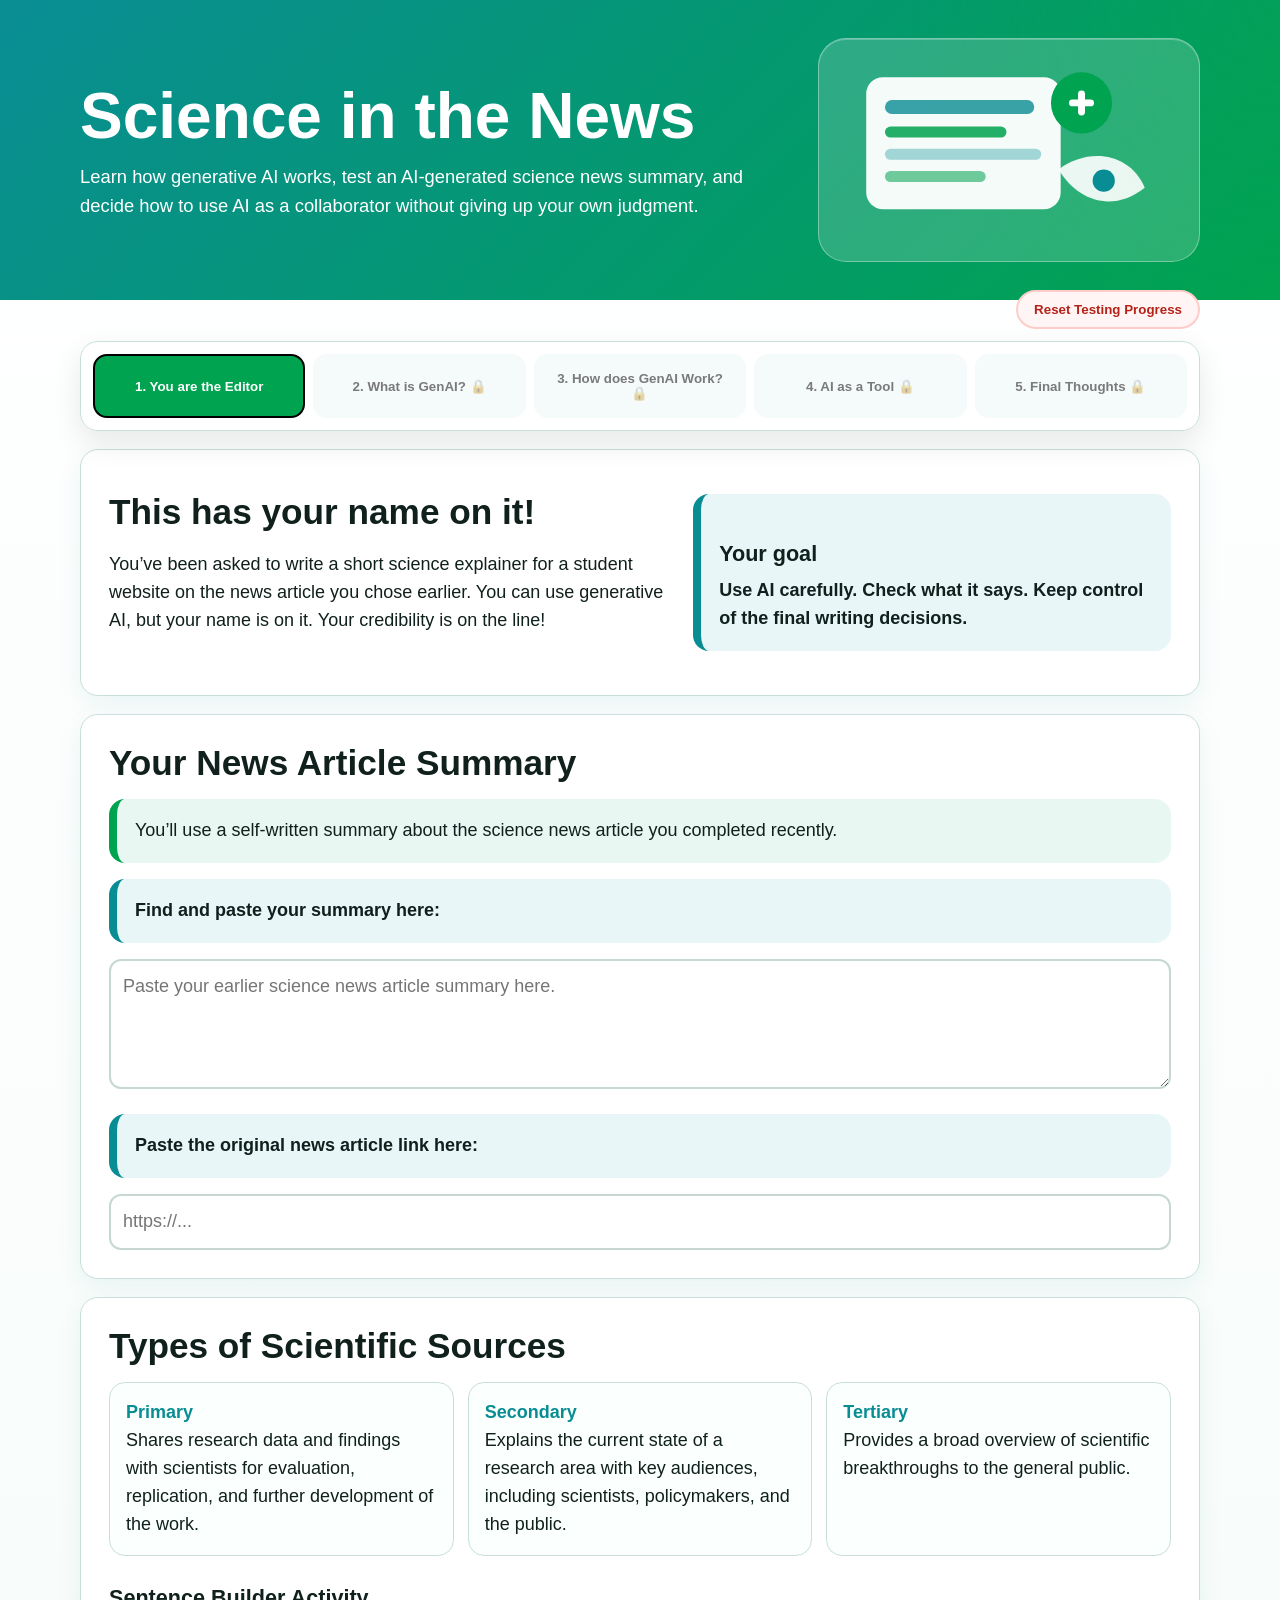
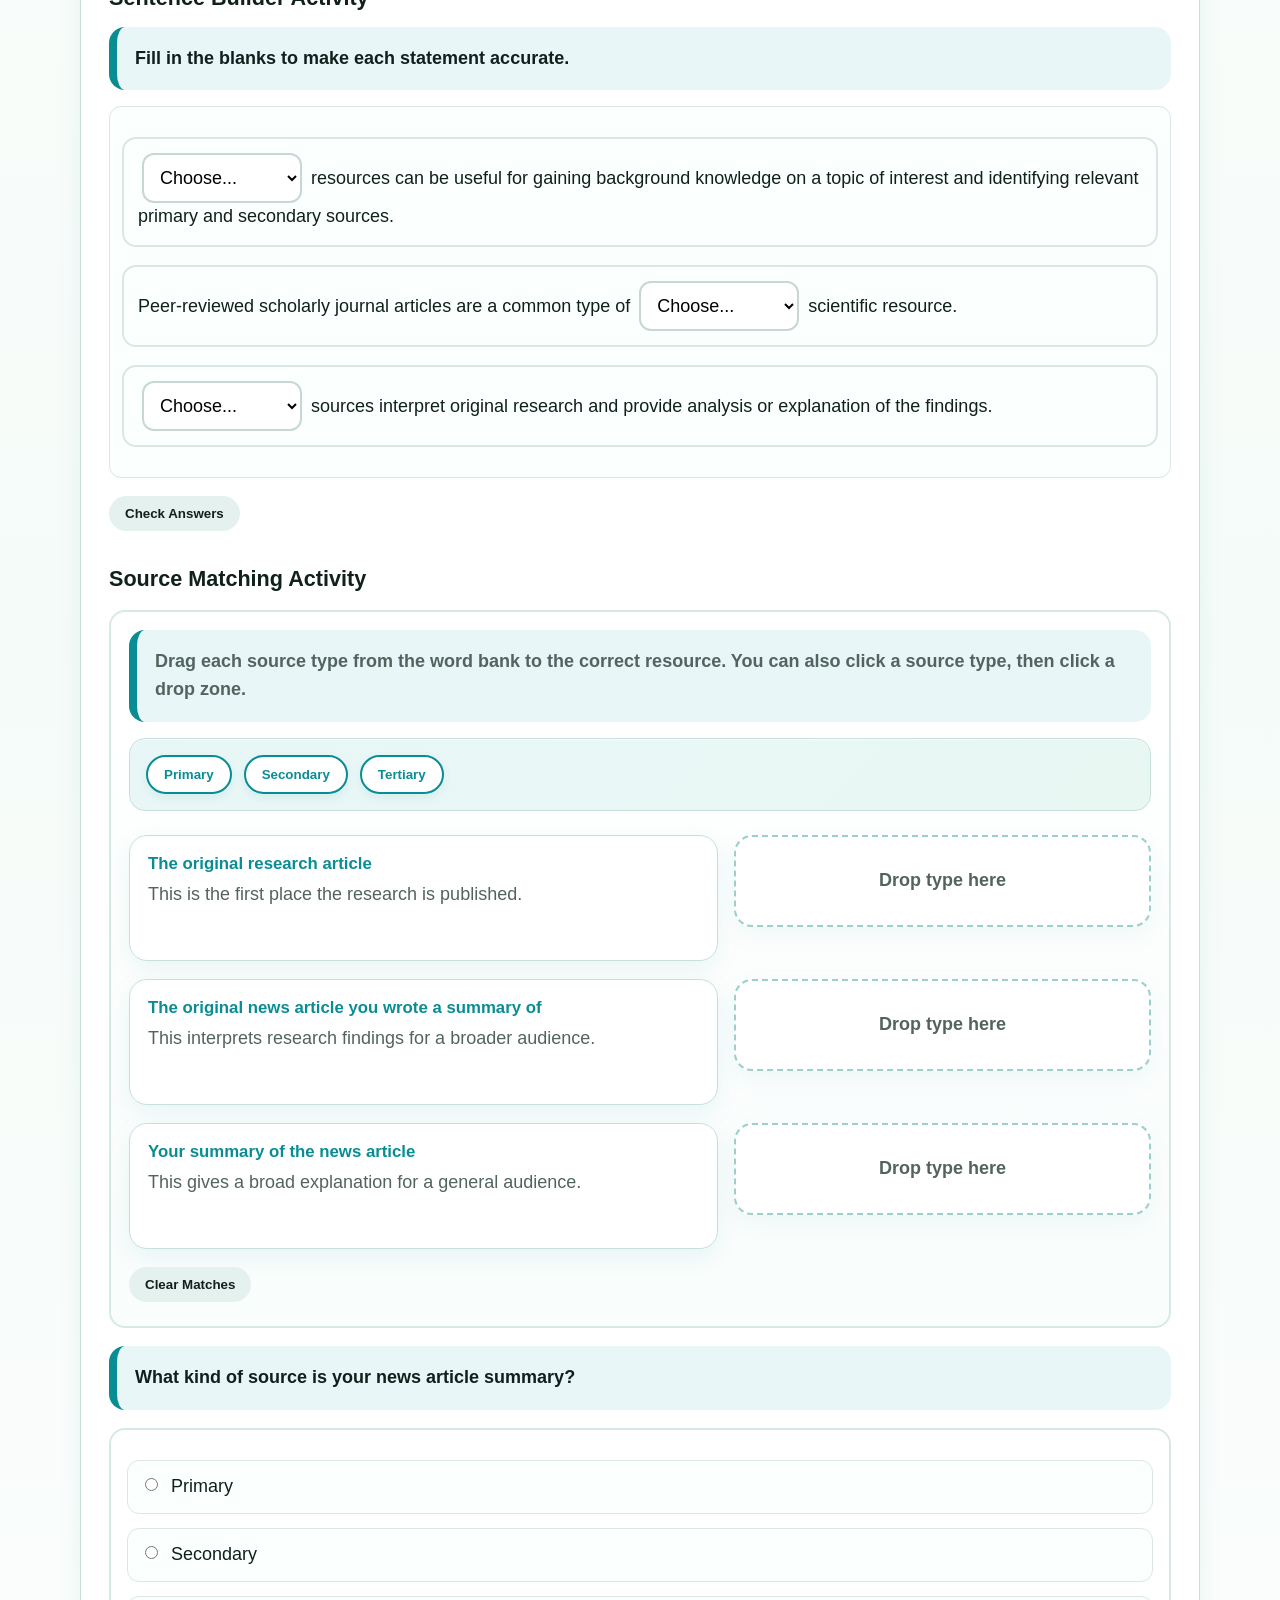
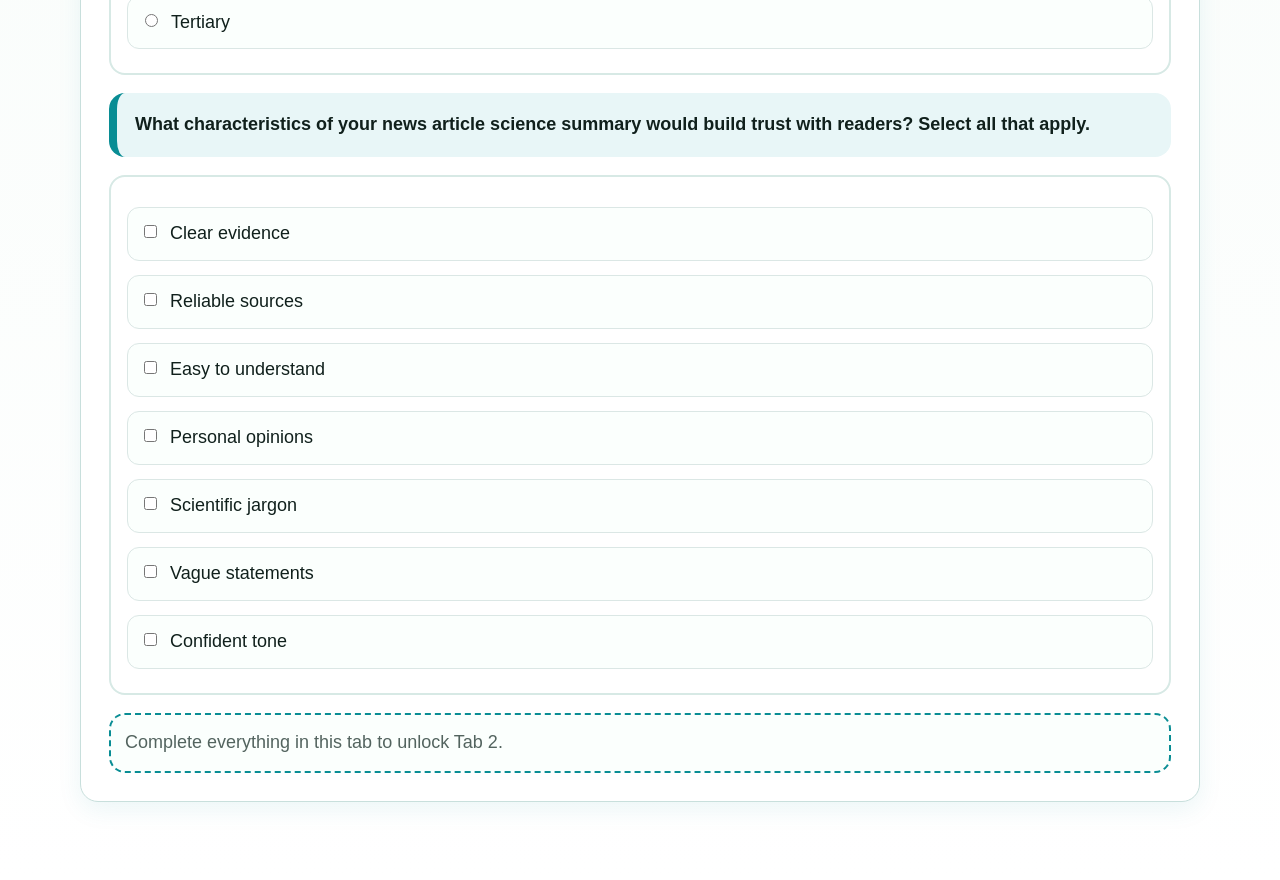
==== commit bb90c7b4: "Merge branch 'main' of https://github.com/ETX-ASU/hhmi-projects" ====
--- a/Science in the New Project/index.html
+++ b/Science in the New Project/index.html
@@ -157,7 +157,7 @@
                     <!-- Sentence Builder Activity -->
                     <div class="sentence-builder" data-required-group="sentenceBuilder">
                         <h3>Sentence Builder Activity</h3>
-                        <h4 class="callout teal">Fill in the blanks to make each statement accurate.</h4>
+                        <p class="callout teal">Fill in the blanks to make each statement accurate.</p>
 
                         <div class="sentences">
                             <p class="sentence-item">
@@ -227,10 +227,10 @@
                         <h3>Source Matching Activity</h3>
 
                         <fieldset class="drag-match-activity">
-                            <h4 class="drag-instructions callout teal">
+                            <p class="drag-instructions callout teal">
                                 Drag each source type from the word bank to the correct resource.
                                 You can also click a source type, then click a drop zone.
-                            </h4>
+                            </p>
 
                             <div class="word-bank" aria-label="Word bank">
                                 <button type="button" class="drag-token" draggable="true" data-value="Primary">
@@ -305,7 +305,7 @@
                     </div>
 
                     <!-- Summary Source Type -->
-                    <h4 class="callout teal">What kind of source is your news article summary?</h4>
+                    <p class="callout teal">What kind of source is your news article summary?</p>
                     <fieldset data-required-group="summarySourceType">
                         <label class="option">
                             <input type="radio" name="summarySourceType" value="Primary" />
@@ -322,10 +322,10 @@
                     </fieldset>
 
                     <!-- Credibility Traits -->
-                    <h4 class="callout teal">
+                    <p class="callout teal">
                         What characteristics of your news article science summary would build trust with readers?
                         Select all that apply.
-                    </h4>
+                    </p>
                     <fieldset data-required-group="credibilityTraits">
                         <label class="option">
                             <input type="checkbox" name="credibilityTraits" value="Clear evidence" />
@@ -370,9 +370,9 @@
                 <section class="card">
                     <h2>What is Generative AI?</h2>
 
-                    <h4 class="callout teal">
+                    <p class="callout teal">
                         Which of the following would you use to describe artificial intelligence (AI)?
-                    </h4>
+                    </p>
                     <fieldset data-required-group="aiDefinition">
                         <label class="option">
                             <input type="radio" name="aiDefinition" value="storage" />
@@ -393,9 +393,9 @@
                         </label>
                     </fieldset>
 
-                    <h4 class="callout teal">
+                    <p class="callout teal">
                         How have you previously used GenAI chatbots like ChatGPT, Gemini, etc.?
-                    </h4>
+                    </p>
                     <fieldset data-required-group="chatbotUse">
                         <label class="option">
                             <input type="radio" name="chatbotUse" value="regularly" />
@@ -417,14 +417,14 @@
                     </fieldset>
 
                     <div id="chatbotExperienceFollowup">
-                        <label for="chatbotObservations">
+                        <label for="chatbotObservations" class="callout teal">
                             What worked well when you used chatbots? What didn’t work well?
                         </label>
-                        <textarea id="chatbotObservations" name="chatbotObservations" data-required></textarea>
+                        <textarea id="chatbotObservations" name="chatbotObservations"></textarea>
                     </div>
 
                     <h3>Generative AI Explained</h3>
-                    <h4 class="callout teal">Watch the video, then answer the questions below.</h4>
+                    <p class="callout teal">Watch the video, then answer the questions below.</p>
 
                     <div class="video-embed">
                         <div id="genaiVideo"></div>
@@ -437,9 +437,9 @@
                     <input type="hidden" id="watchedVideo" name="watchedVideo" data-required value="" />
                     <input type="hidden" id="videoTimerComplete" name="videoTimerComplete" data-required value="" />
 
-                    <h4 class="callout teal">
+                    <p class="callout teal">
                         Generative Artificial Intelligence is a form of AI that _________________?
-                    </h4>
+                    </p>
                     <fieldset data-required-group="genaiDefinition">
                         <label class="option">
                             <input type="radio" name="genaiDefinition" value="creates" />
@@ -459,9 +459,9 @@
                         </label>
                     </fieldset>
 
-                    <h4 class="callout teal">
+                    <p class="callout teal">
                         What are the functions of prompts in generative AI systems?
-                    </h4>
+                    </p>
                     <fieldset data-required-group="promptFunction">
                         <label class="option">
                             <input type="radio" name="promptFunction" value="faster" />
@@ -501,8 +501,9 @@
                     </p>
 
                     <div class="callout teal">
-                        <strong>For the rest of this lesson, you’ll need your chatbot open.</strong>
-                        Split your screen with this lesson and your chatbot.
+                        <p>For the rest of this lesson, you’ll need your chatbot open.
+                            Split your screen with this lesson and your chatbot.
+                        </p>
                     </div>
 
                     <div class="workspace-widget">
--- a/Science in the New Project/styles.css
+++ b/Science in the New Project/styles.css
@@ -245,7 +245,7 @@
 .callout.teal {
     border-left-color: var(--teal);
     background: var(--soft-teal);
-    font-weight: 800;
+    font-weight: bold;
 }
 
 .callout p {
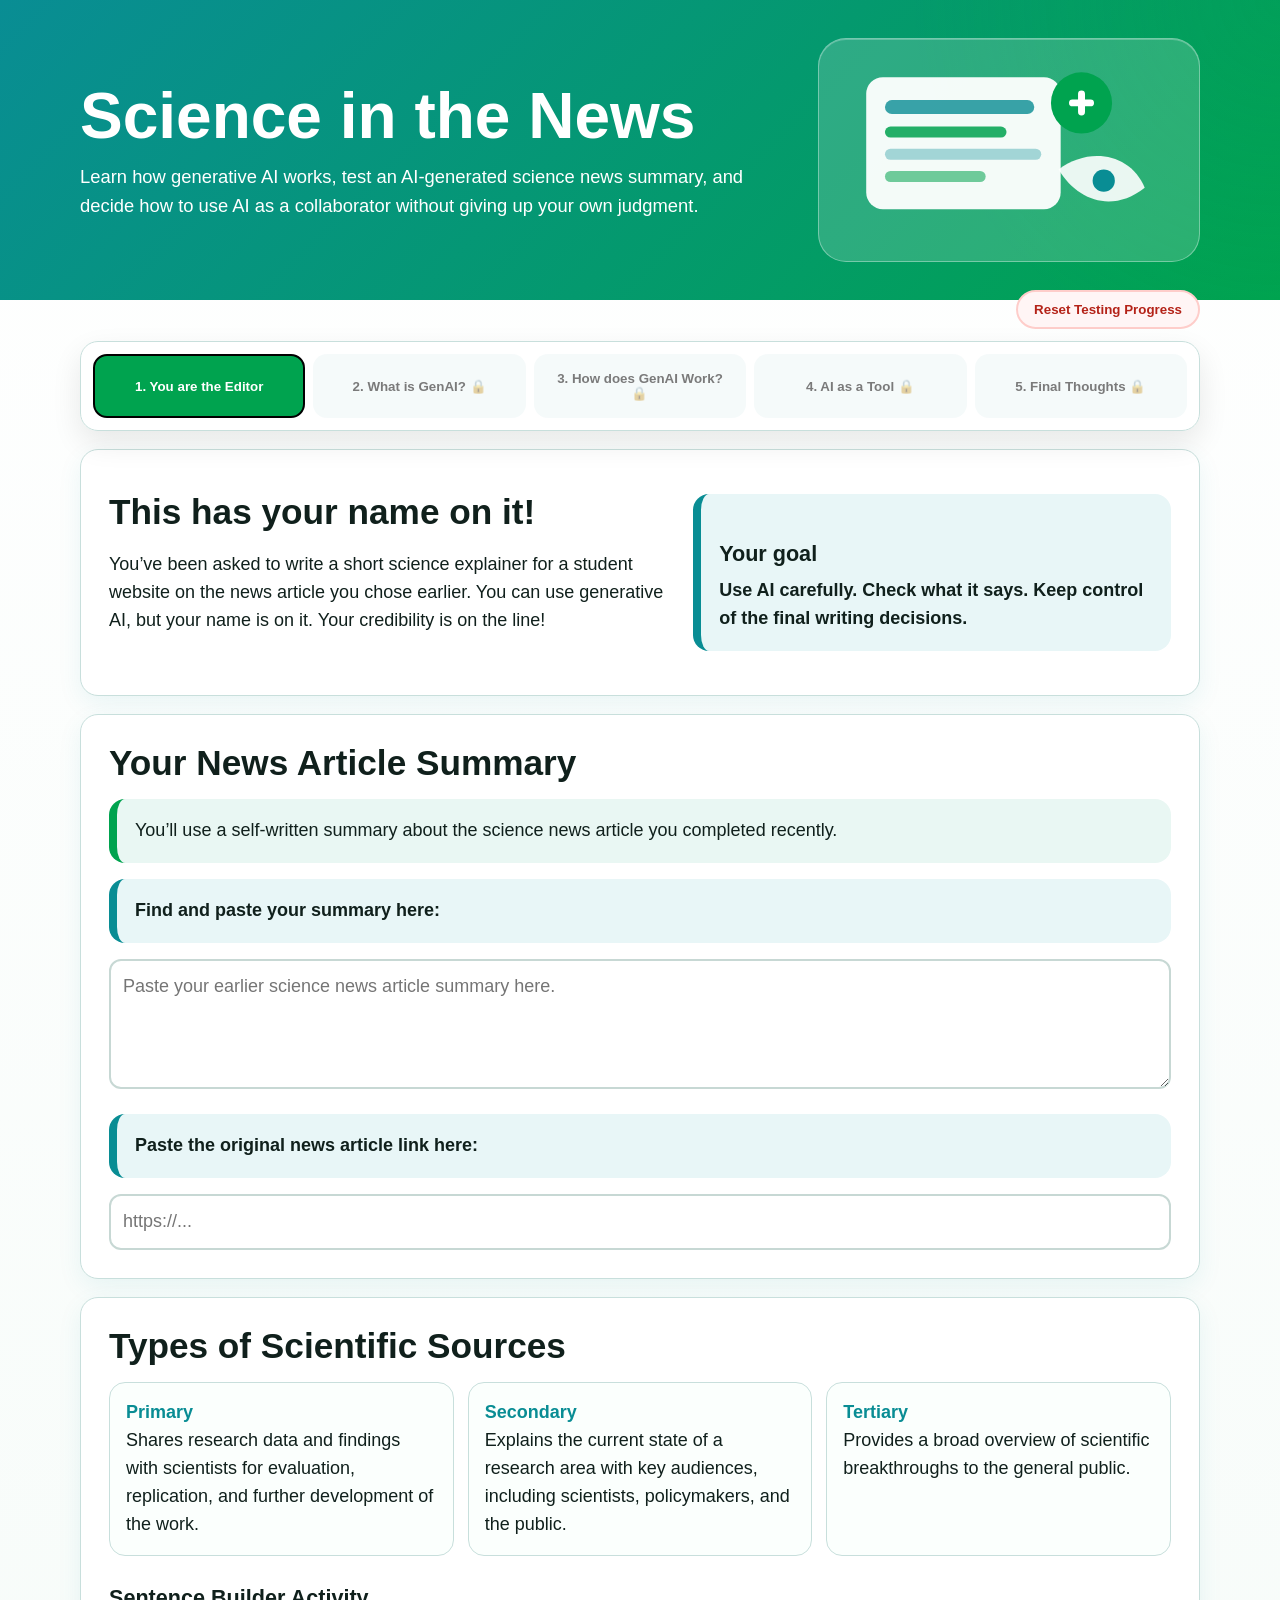
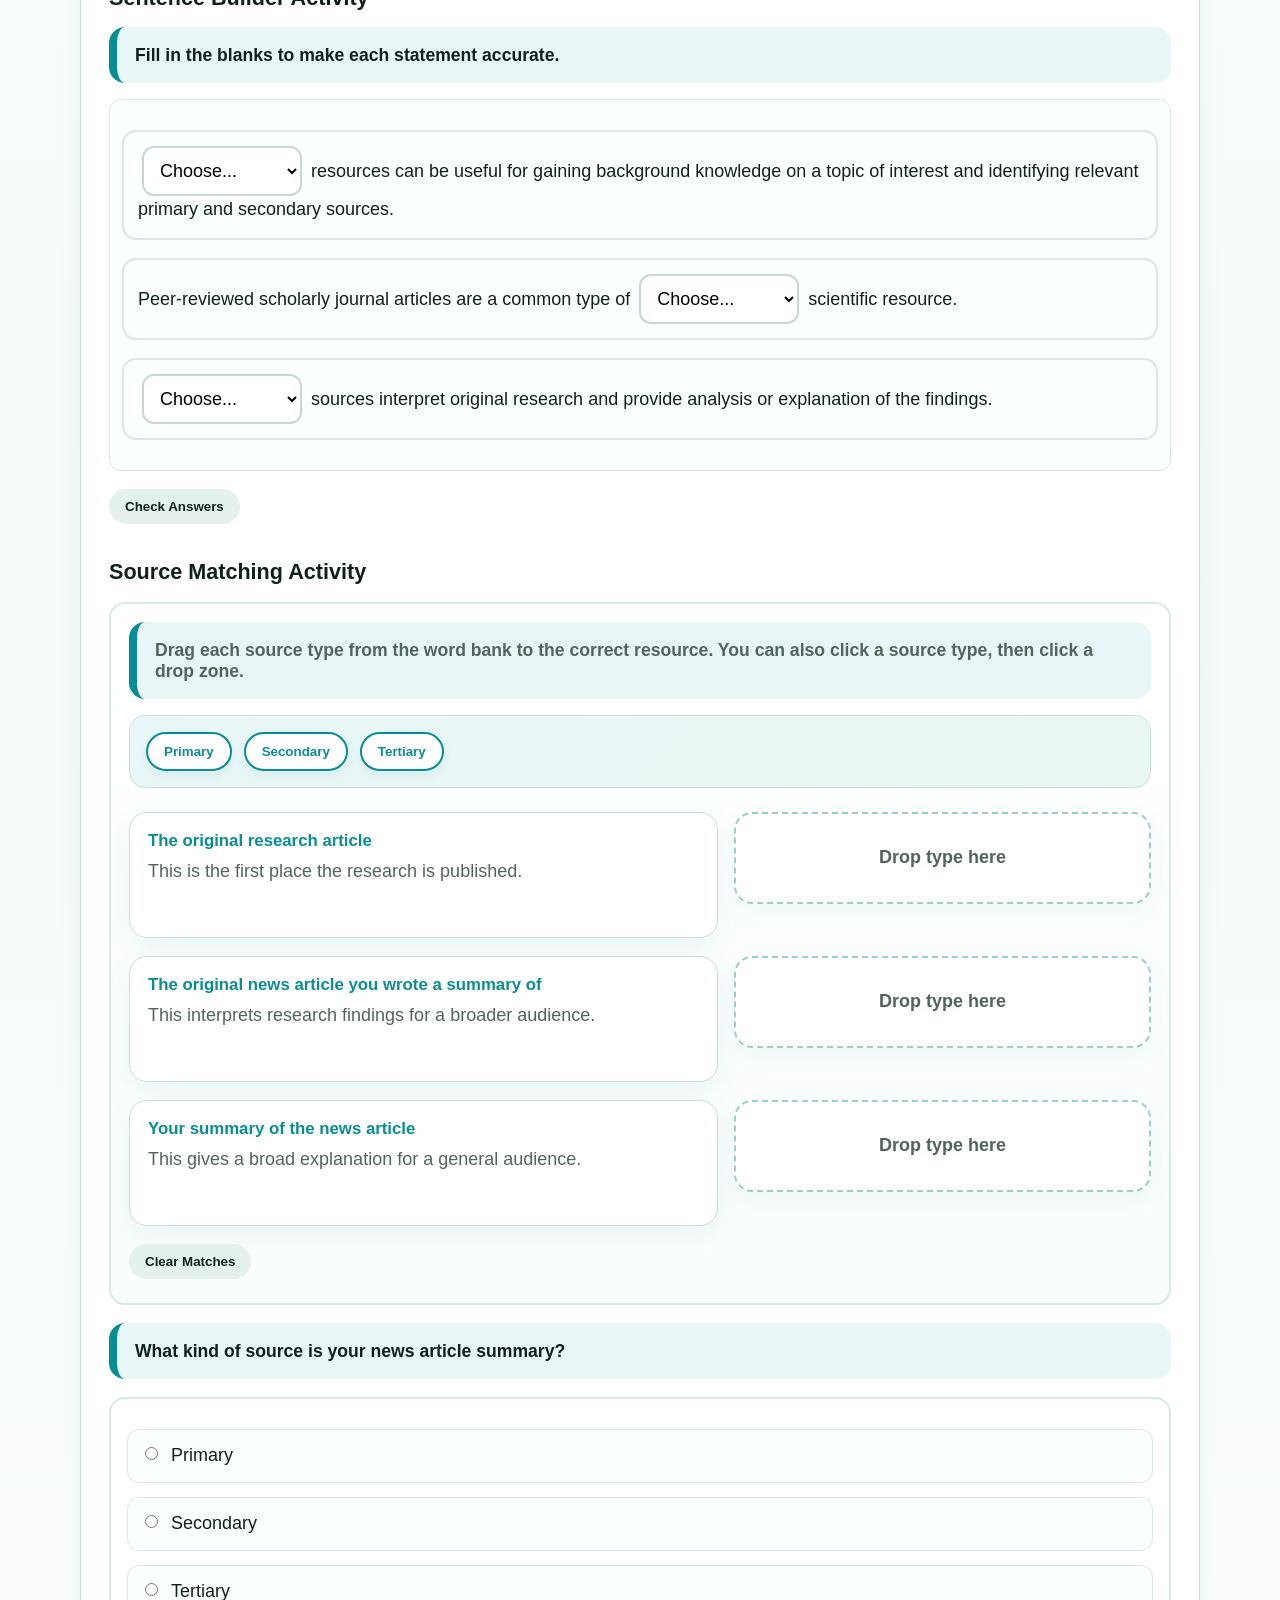
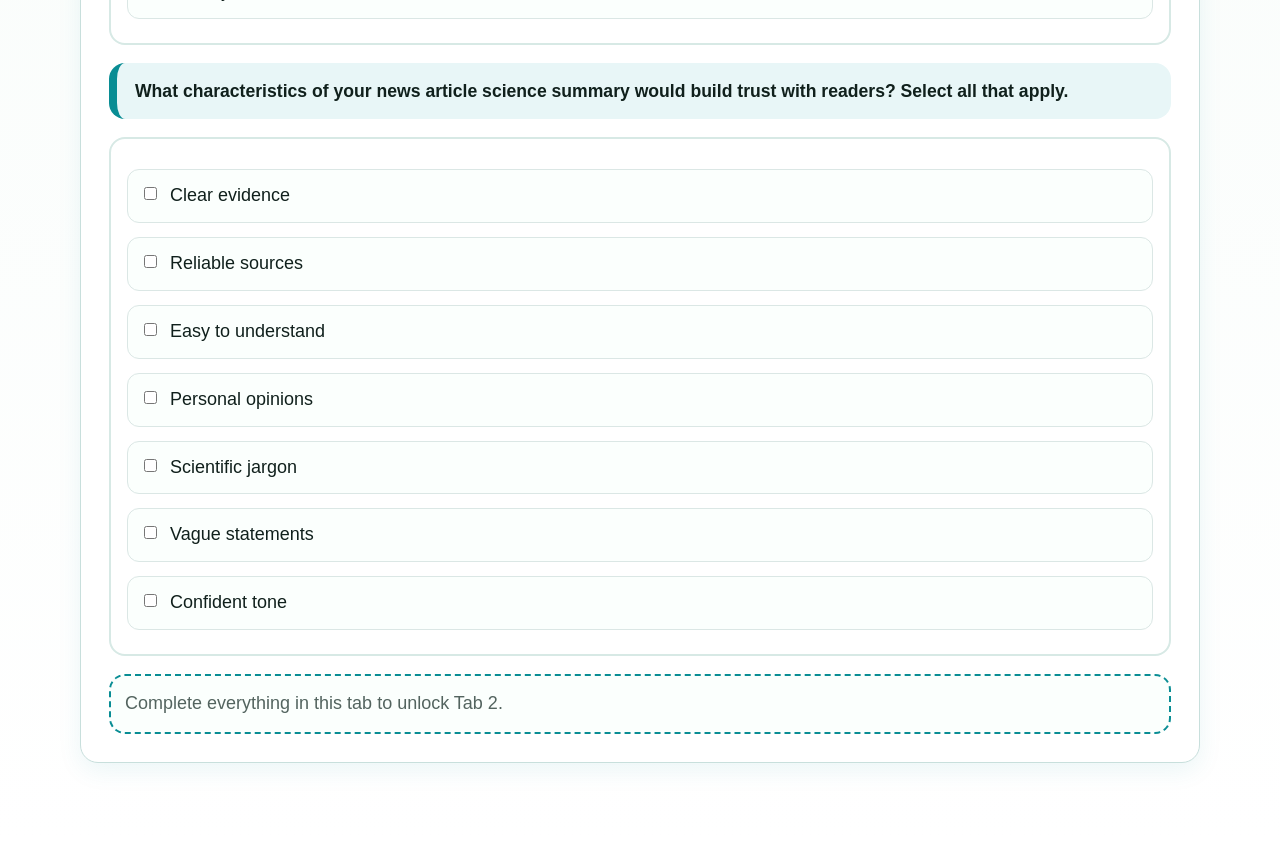
==== commit d7716262: "Update lesson tabs, video gating, and layout Rename and reorder lesson tabs and panels in HTML (add " ====
--- a/Science in the New Project/index.html
+++ b/Science in the New Project/index.html
@@ -157,7 +157,7 @@
                     <!-- Sentence Builder Activity -->
                     <div class="sentence-builder" data-required-group="sentenceBuilder">
                         <h3>Sentence Builder Activity</h3>
-                        <p class="callout teal">Fill in the blanks to make each statement accurate.</p>
+                        <h4 class="callout teal">Fill in the blanks to make each statement accurate.</h4>
 
                         <div class="sentences">
                             <p class="sentence-item">
@@ -227,10 +227,10 @@
                         <h3>Source Matching Activity</h3>
 
                         <fieldset class="drag-match-activity">
-                            <p class="drag-instructions callout teal">
+                            <h4 class="drag-instructions callout teal">
                                 Drag each source type from the word bank to the correct resource.
                                 You can also click a source type, then click a drop zone.
-                            </p>
+                            </h4>
 
                             <div class="word-bank" aria-label="Word bank">
                                 <button type="button" class="drag-token" draggable="true" data-value="Primary">
@@ -305,7 +305,7 @@
                     </div>
 
                     <!-- Summary Source Type -->
-                    <p class="callout teal">What kind of source is your news article summary?</p>
+                    <h4 class="callout teal">What kind of source is your news article summary?</h4>
                     <fieldset data-required-group="summarySourceType">
                         <label class="option">
                             <input type="radio" name="summarySourceType" value="Primary" />
@@ -322,10 +322,10 @@
                     </fieldset>
 
                     <!-- Credibility Traits -->
-                    <p class="callout teal">
+                    <h4 class="callout teal">
                         What characteristics of your news article science summary would build trust with readers?
                         Select all that apply.
-                    </p>
+                    </h4>
                     <fieldset data-required-group="credibilityTraits">
                         <label class="option">
                             <input type="checkbox" name="credibilityTraits" value="Clear evidence" />
@@ -370,9 +370,9 @@
                 <section class="card">
                     <h2>What is Generative AI?</h2>
 
-                    <p class="callout teal">
+                    <h4 class="callout teal">
                         Which of the following would you use to describe artificial intelligence (AI)?
-                    </p>
+                    </h4>
                     <fieldset data-required-group="aiDefinition">
                         <label class="option">
                             <input type="radio" name="aiDefinition" value="storage" />
@@ -393,9 +393,9 @@
                         </label>
                     </fieldset>
 
-                    <p class="callout teal">
+                    <h4 class="callout teal">
                         How have you previously used GenAI chatbots like ChatGPT, Gemini, etc.?
-                    </p>
+                    </h4>
                     <fieldset data-required-group="chatbotUse">
                         <label class="option">
                             <input type="radio" name="chatbotUse" value="regularly" />
@@ -417,14 +417,14 @@
                     </fieldset>
 
                     <div id="chatbotExperienceFollowup">
-                        <label for="chatbotObservations" class="callout teal">
+                        <label for="chatbotObservations">
                             What worked well when you used chatbots? What didn’t work well?
                         </label>
-                        <textarea id="chatbotObservations" name="chatbotObservations"></textarea>
+                        <textarea id="chatbotObservations" name="chatbotObservations" data-required></textarea>
                     </div>
 
                     <h3>Generative AI Explained</h3>
-                    <p class="callout teal">Watch the video, then answer the questions below.</p>
+                    <h4 class="callout teal">Watch the video, then answer the questions below.</h4>
 
                     <div class="video-embed">
                         <div id="genaiVideo"></div>
@@ -437,9 +437,9 @@
                     <input type="hidden" id="watchedVideo" name="watchedVideo" data-required value="" />
                     <input type="hidden" id="videoTimerComplete" name="videoTimerComplete" data-required value="" />
 
-                    <p class="callout teal">
+                    <h4 class="callout teal">
                         Generative Artificial Intelligence is a form of AI that _________________?
-                    </p>
+                    </h4>
                     <fieldset data-required-group="genaiDefinition">
                         <label class="option">
                             <input type="radio" name="genaiDefinition" value="creates" />
@@ -459,9 +459,9 @@
                         </label>
                     </fieldset>
 
-                    <p class="callout teal">
+                    <h4 class="callout teal">
                         What are the functions of prompts in generative AI systems?
-                    </p>
+                    </h4>
                     <fieldset data-required-group="promptFunction">
                         <label class="option">
                             <input type="radio" name="promptFunction" value="faster" />
@@ -501,9 +501,8 @@
                     </p>
 
                     <div class="callout teal">
-                        <p>For the rest of this lesson, you’ll need your chatbot open.
-                            Split your screen with this lesson and your chatbot.
-                        </p>
+                        <strong>For the rest of this lesson, you’ll need your chatbot open.</strong>
+                        Split your screen with this lesson and your chatbot.
                     </div>
 
                     <div class="workspace-widget">
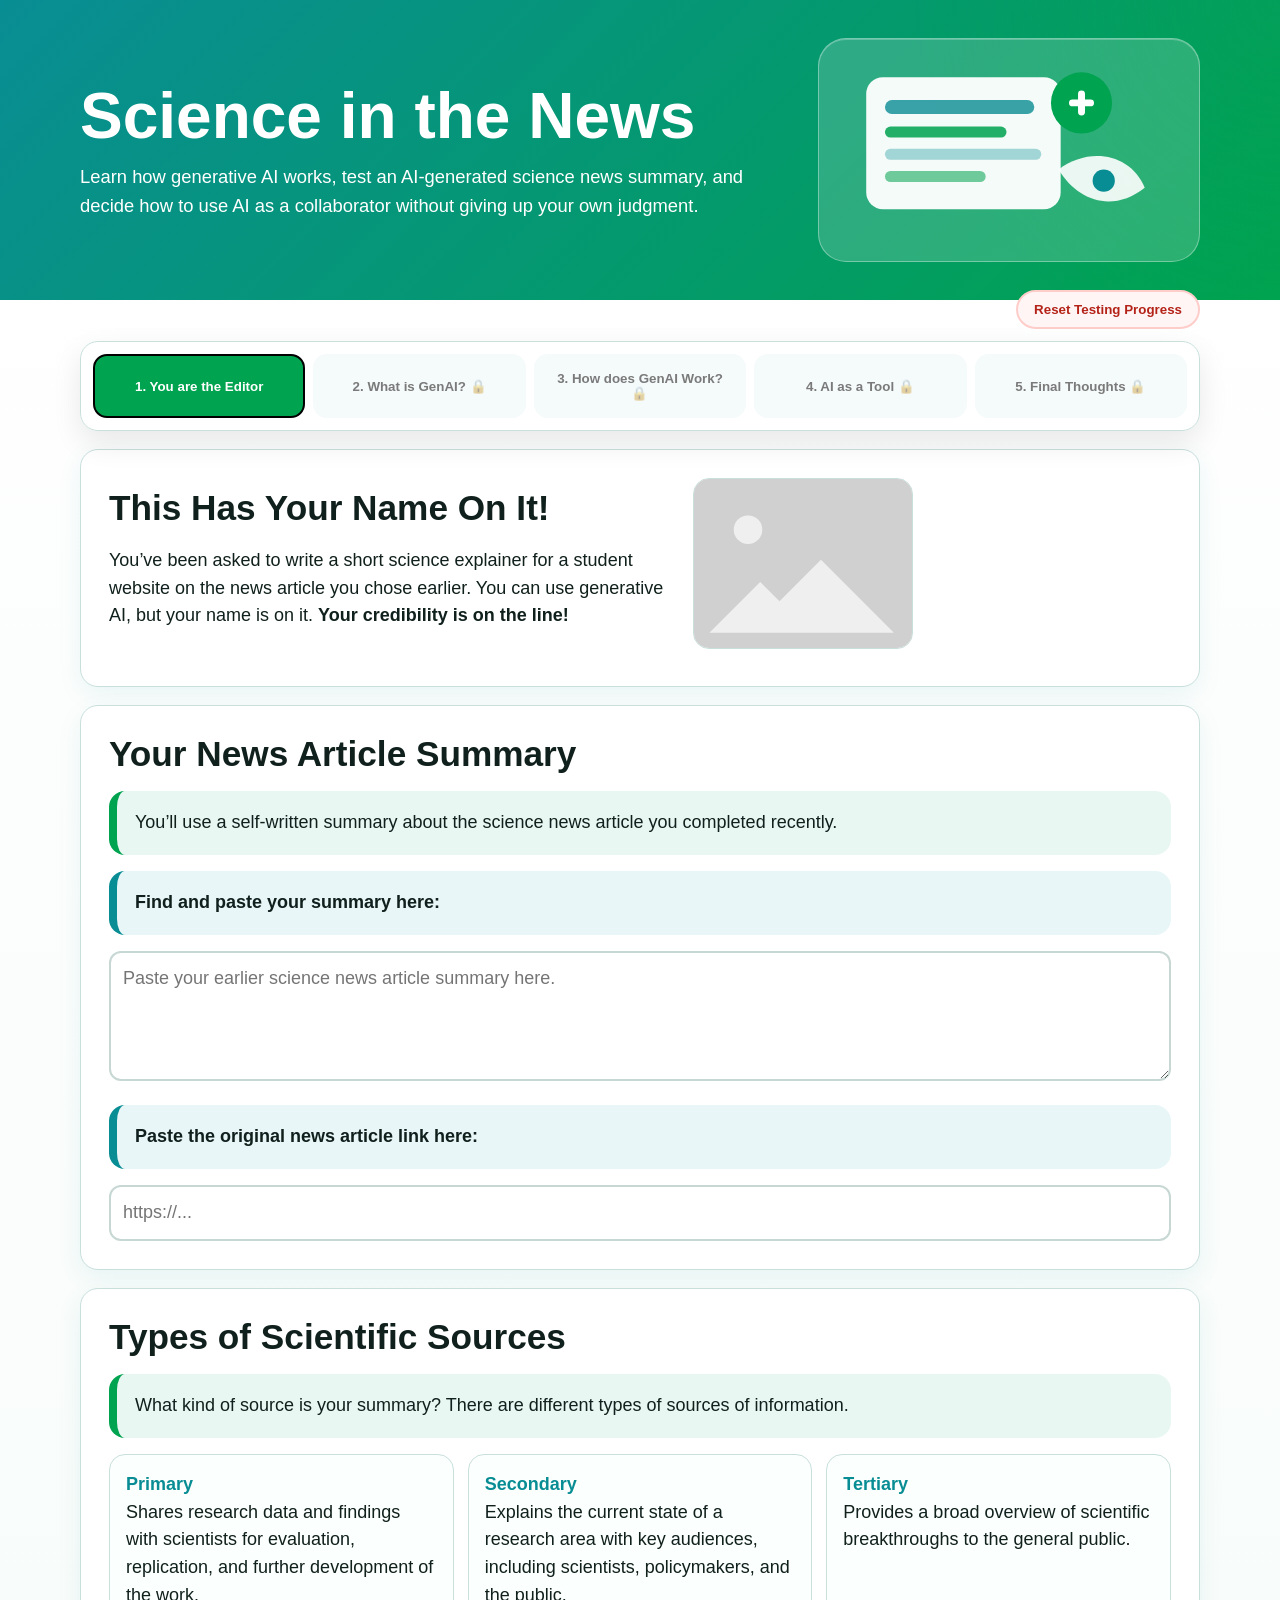
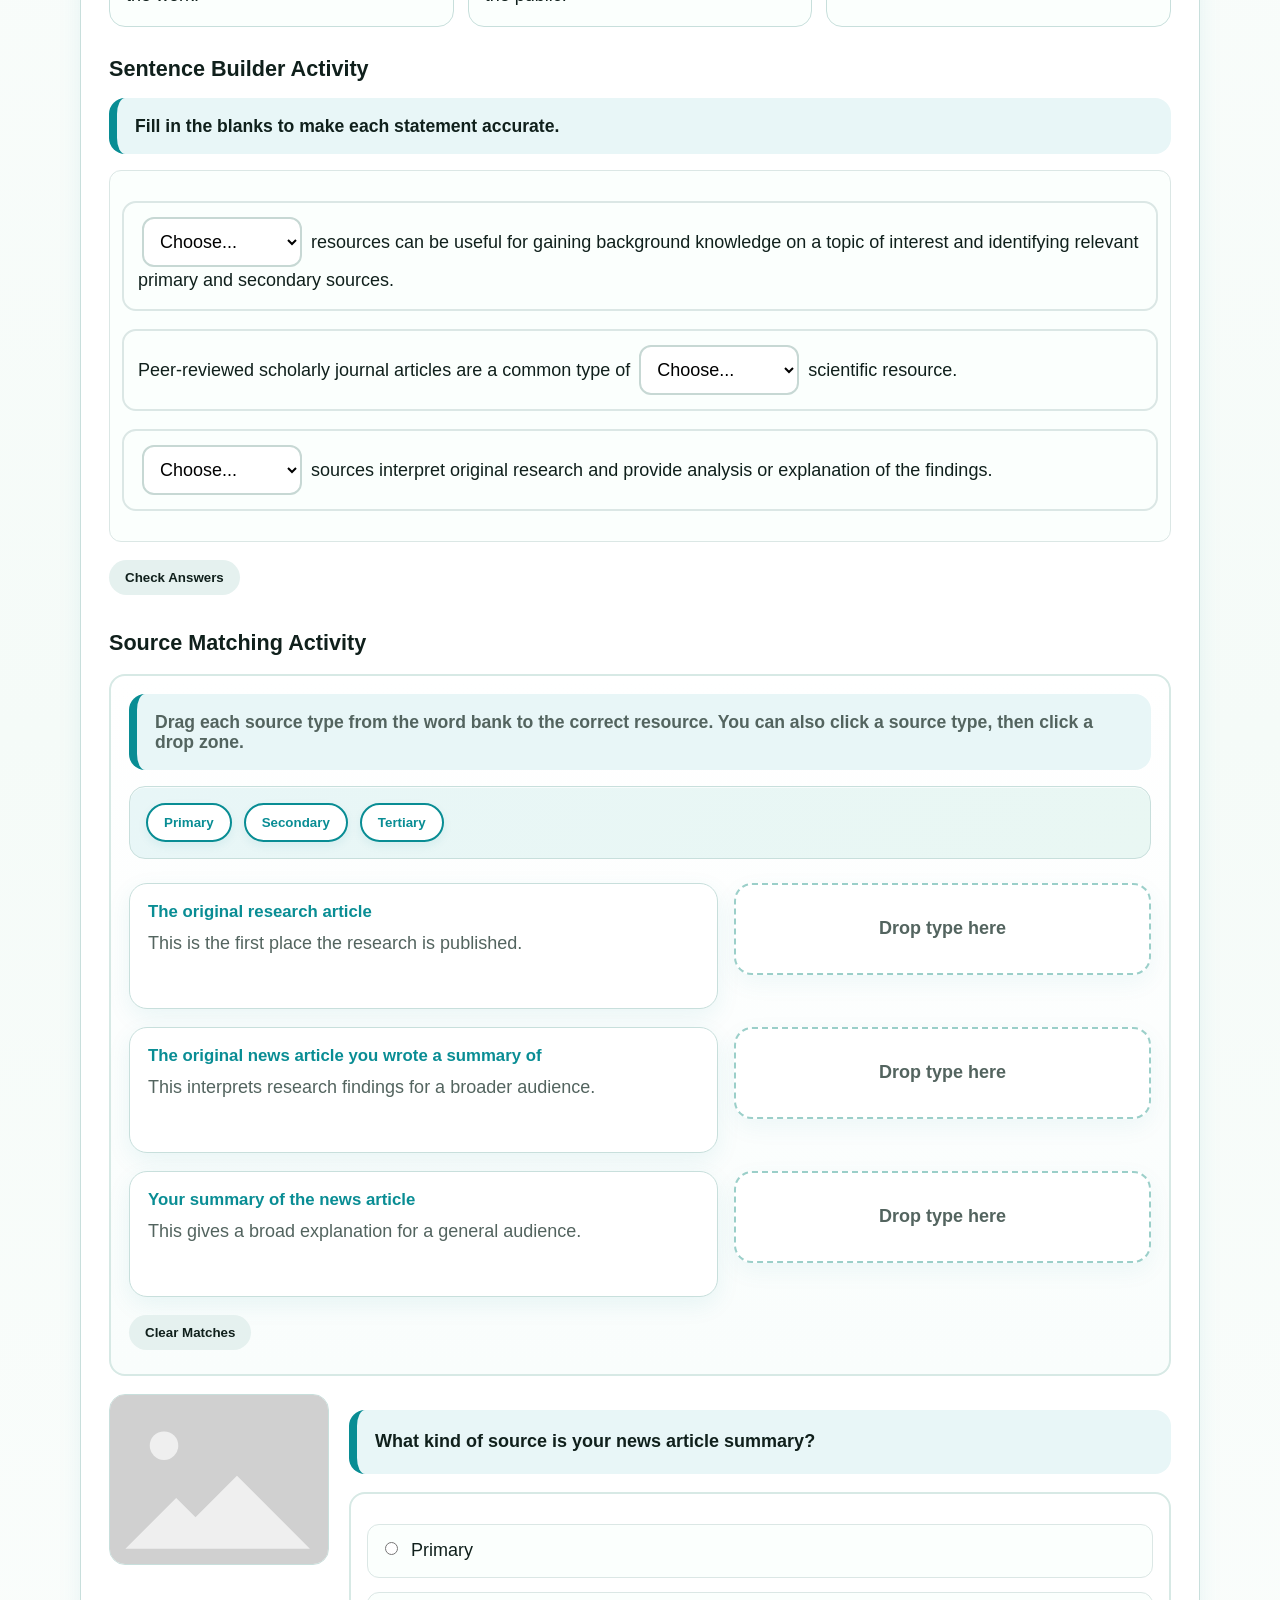
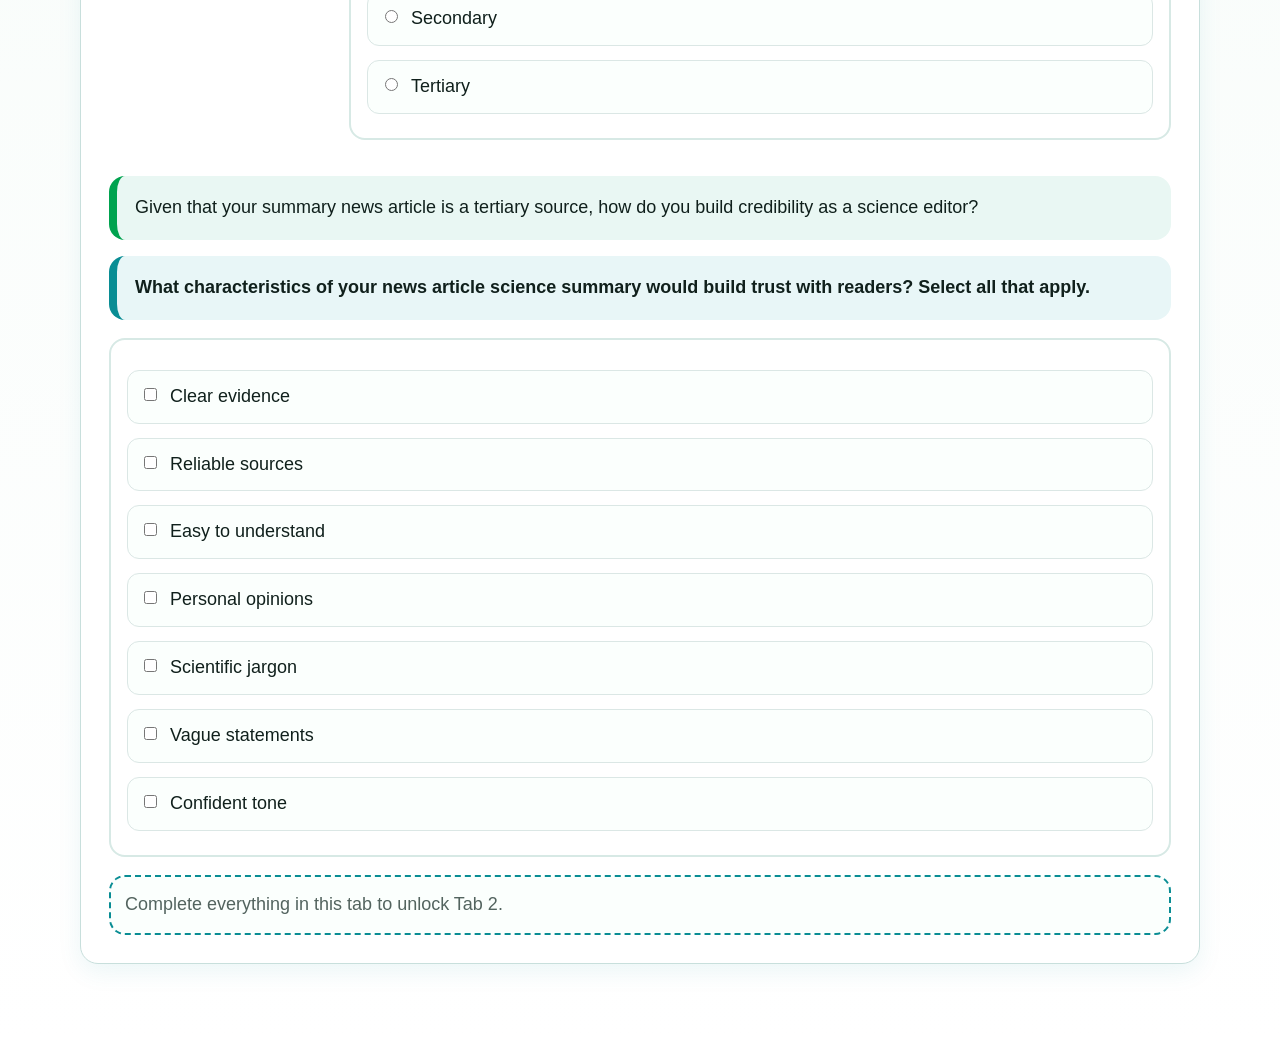
==== commit 9d7bc703: "Add image-question layout and placeholder SVG Add a placeholder SVG asset and introduce an image-que" ====
--- a/Science in the New Project/index.html
+++ b/Science in the New Project/index.html
@@ -97,17 +97,17 @@
                 <!-- Introduction -->
                 <section class="card two-col">
                     <div>
-                        <h2>This has your name on it!</h2>
+                        <h2>This Has Your Name On It!</h2>
                         <p>
                             You’ve been asked to write a short science explainer for a student website
                             on the news article you chose earlier. You can use generative AI, but your
-                            name is on it. Your credibility is on the line!
+                            name is on it. <strong>Your credibility is on the line!</strong>
                         </p>
                     </div>
 
-                    <div class="callout teal">
-                        <h3>Your goal</h3>
-                        <p>Use AI carefully. Check what it says. Keep control of the final writing decisions.</p>
+                    <div>
+                        <img src="./assets/placeholder.svg" alt="Illustration representing source types"
+                            class="question-image" />
                     </div>
                 </section>
 
@@ -134,7 +134,8 @@
                 <!-- Source Types -->
                 <section class="card">
                     <h2>Types of Scientific Sources</h2>
-
+                    <p class="callout">What kind of source is your summary? There are different types of sources of
+                        information. </p>
                     <div class="source-grid">
                         <div class="info-tile">
                             <strong>Primary</strong><br />
@@ -305,27 +306,42 @@
                     </div>
 
                     <!-- Summary Source Type -->
-                    <h4 class="callout teal">What kind of source is your news article summary?</h4>
-                    <fieldset data-required-group="summarySourceType">
-                        <label class="option">
-                            <input type="radio" name="summarySourceType" value="Primary" />
-                            Primary
-                        </label>
-                        <label class="option">
-                            <input type="radio" name="summarySourceType" value="Secondary" />
-                            Secondary
-                        </label>
-                        <label class="option">
-                            <input type="radio" name="summarySourceType" value="Tertiary" />
-                            Tertiary
-                        </label>
-                    </fieldset>
+                    <div class="image-question-row image-left">
+                        <div class="question-image-wrap">
+                            <img src="./assets/placeholder.svg" alt="Illustration representing source types"
+                                class="question-image" />
+                        </div>
+
+                        <div class="question-content">
+                            <p class="callout teal">What kind of source is your news article summary?</p>
+
+                            <fieldset data-required-group="summarySourceType">
+                                <label class="option">
+                                    <input type="radio" name="summarySourceType" value="Primary" />
+                                    Primary
+                                </label>
+
+                                <label class="option">
+                                    <input type="radio" name="summarySourceType" value="Secondary" />
+                                    Secondary
+                                </label>
+
+                                <label class="option">
+                                    <input type="radio" name="summarySourceType" value="Tertiary" />
+                                    Tertiary
+                                </label>
+                            </fieldset>
+                        </div>
+                    </div>
+
 
                     <!-- Credibility Traits -->
-                    <h4 class="callout teal">
+                    <p class="callout">Given that your summary news article is a tertiary source, how do you build
+                        credibility as a science editor?</p>
+                    <p class="callout teal">
                         What characteristics of your news article science summary would build trust with readers?
                         Select all that apply.
-                    </h4>
+                    </p>
                     <fieldset data-required-group="credibilityTraits">
                         <label class="option">
                             <input type="checkbox" name="credibilityTraits" value="Clear evidence" />
@@ -369,10 +385,12 @@
             <article class="tab-panel" data-tab="1">
                 <section class="card">
                     <h2>What is Generative AI?</h2>
-
-                    <h4 class="callout teal">
+                    <p class="callout">In order to know how to use GenAI effectively, we need to know what it is and how
+                        it works.</p>
+
+                    <p class="callout teal">
                         Which of the following would you use to describe artificial intelligence (AI)?
-                    </h4>
+                    </p>
                     <fieldset data-required-group="aiDefinition">
                         <label class="option">
                             <input type="radio" name="aiDefinition" value="storage" />
@@ -393,9 +411,9 @@
                         </label>
                     </fieldset>
 
-                    <h4 class="callout teal">
+                    <p class="callout teal">
                         How have you previously used GenAI chatbots like ChatGPT, Gemini, etc.?
-                    </h4>
+                    </p>
                     <fieldset data-required-group="chatbotUse">
                         <label class="option">
                             <input type="radio" name="chatbotUse" value="regularly" />
@@ -416,15 +434,25 @@
                         </label>
                     </fieldset>
 
-                    <div id="chatbotExperienceFollowup">
-                        <label for="chatbotObservations">
-                            What worked well when you used chatbots? What didn’t work well?
-                        </label>
-                        <textarea id="chatbotObservations" name="chatbotObservations" data-required></textarea>
-                    </div>
+                    <div id="chatbotExperienceFollowup" class="image-question-row image-right">
+                        <div class="question-content">
+                            <label for="chatbotObservations" class="callout teal">
+                                What worked well when you used chatbots? What didn’t work well?
+                            </label>
+
+                            <textarea id="chatbotObservations" name="chatbotObservations" data-required
+                                placeholder="Describe what worked well, what was confusing, or what did not work as expected."></textarea>
+                        </div>
+
+                        <div class="question-image-wrap">
+                            <img src="./assets/placeholder.svg"
+                                alt="Illustration of a student reflecting on chatbot use" class="question-image" />
+                        </div>
+                    </div>
+
 
                     <h3>Generative AI Explained</h3>
-                    <h4 class="callout teal">Watch the video, then answer the questions below.</h4>
+                    <p class="callout teal">Watch the video, then answer the questions below.</p>
 
                     <div class="video-embed">
                         <div id="genaiVideo"></div>
@@ -437,9 +465,9 @@
                     <input type="hidden" id="watchedVideo" name="watchedVideo" data-required value="" />
                     <input type="hidden" id="videoTimerComplete" name="videoTimerComplete" data-required value="" />
 
-                    <h4 class="callout teal">
+                    <p class="callout teal">
                         Generative Artificial Intelligence is a form of AI that _________________?
-                    </h4>
+                    </p>
                     <fieldset data-required-group="genaiDefinition">
                         <label class="option">
                             <input type="radio" name="genaiDefinition" value="creates" />
@@ -459,9 +487,9 @@
                         </label>
                     </fieldset>
 
-                    <h4 class="callout teal">
+                    <p class="callout teal">
                         What are the functions of prompts in generative AI systems?
-                    </h4>
+                    </p>
                     <fieldset data-required-group="promptFunction">
                         <label class="option">
                             <input type="radio" name="promptFunction" value="faster" />
--- a/Science in the New Project/styles.css
+++ b/Science in the New Project/styles.css
@@ -1021,6 +1021,54 @@
 .print-only {
     display: none;
 }
+
+.image-question-row {
+    display: grid;
+    gap: 20px;
+    align-items: start;
+    margin: 18px 0;
+}
+
+.image-question-row.image-left {
+    grid-template-columns: 220px 1fr;
+}
+
+.image-question-row.image-right {
+    grid-template-columns: 1fr 220px;
+}
+
+.question-image-wrap {
+    display: flex;
+    justify-content: center;
+    align-items: flex-start;
+}
+
+.question-image {
+    width: 100%;
+    max-width: 220px;
+    height: auto;
+    border-radius: 16px;
+    border: 1px solid var(--border);
+    background: #fbfffd;
+}
+
+.question-content {
+    min-width: 0;
+}
+
+@media (max-width: 820px) {
+
+    .image-question-row,
+    .image-question-row.image-left,
+    .image-question-row.image-right {
+        grid-template-columns: 1fr;
+    }
+
+    .question-image {
+        max-width: 260px;
+    }
+}
+
 
 /* ============================================================
    Responsive Layout
